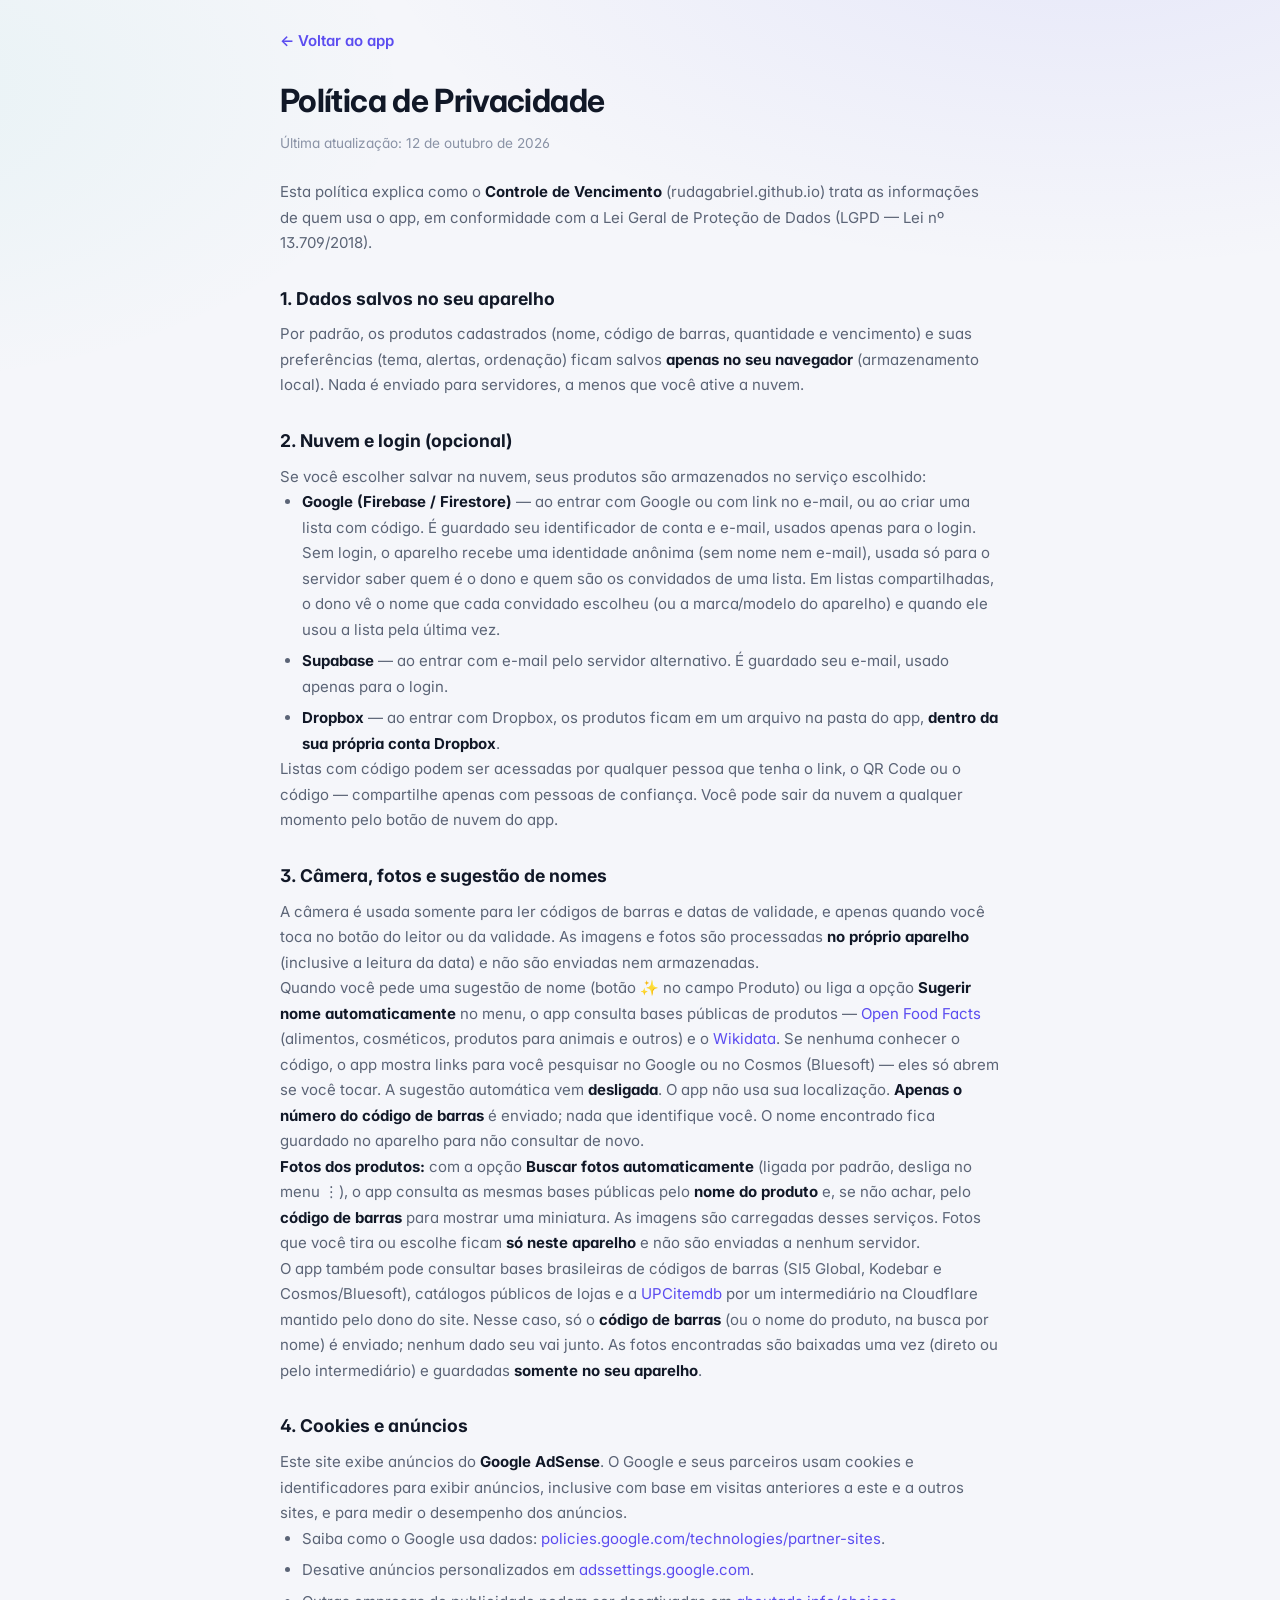
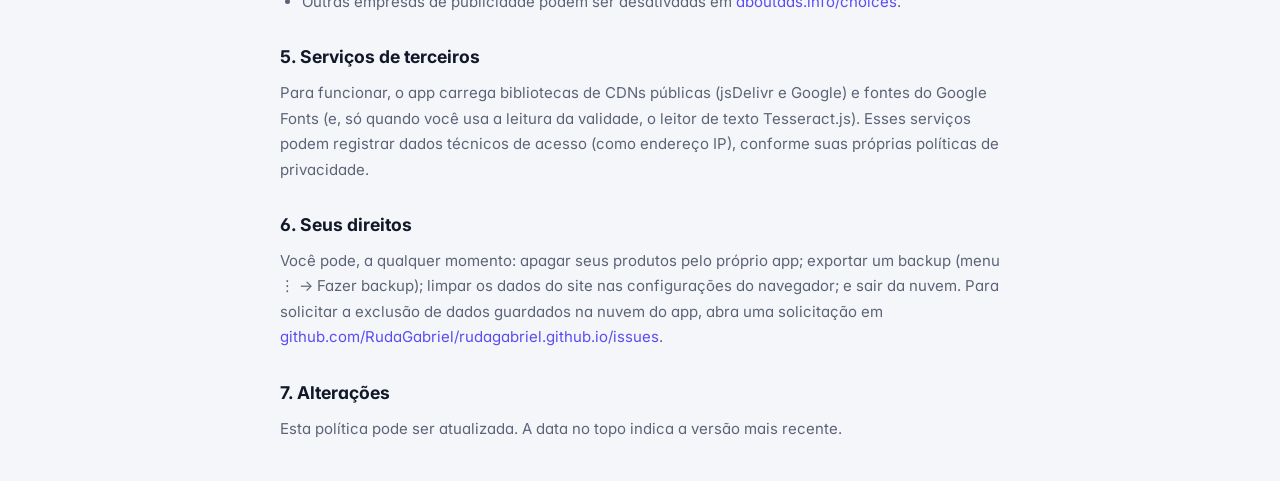
==== privacidade.html @ 0ecc33dc "Permissões das listas garantidas pelo servidor (Firebase): dono, convites e convidados - Regras nova" ====
<!DOCTYPE html>
<html lang="pt-BR" data-tema="escuro">

<head>
	<meta charset="UTF-8">
	<meta name="viewport" content="width=device-width, initial-scale=1.0, viewport-fit=cover">
	<title>Política de Privacidade — Controle de Vencimento</title>
	<meta name="description" content="Como o Controle de Vencimento trata seus dados, cookies e anúncios.">
	<link rel="icon" href="icones/icone.svg" type="image/svg+xml">
	<link rel="icon" href="icones/favicon-32.png" type="image/png" sizes="32x32">
	<link rel="apple-touch-icon" href="icones/apple-touch-icon.png">
	<script>
		(function () {
			var escuro = true;
			try {
				var salvo = localStorage.getItem("cv2:tema");
				escuro = salvo ? salvo === "escuro" : window.matchMedia("(prefers-color-scheme: dark)").matches;
			} catch (e) { /* mantém escuro */ }
			document.documentElement.setAttribute("data-tema", escuro ? "escuro" : "claro");
		})();
	</script>
	<link rel="preconnect" href="https://fonts.googleapis.com">
	<link rel="preconnect" href="https://fonts.gstatic.com" crossorigin>
	<link href="https://fonts.googleapis.com/css2?family=Inter:wght@400;500;600;700&display=swap" rel="stylesheet">
	<link rel="stylesheet" href="style.css">
	<style>
		.documento {
			width: 100%;
			max-width: 760px;
			margin: 0 auto;
			padding: 28px 20px 40px;
			line-height: 1.7;
		}

		.documento h1 {
			font-size: clamp(1.5rem, 4vw, 2rem);
			letter-spacing: -.02em;
			margin-bottom: 4px;
		}

		.documento .data {
			color: var(--texto-fraco);
			font-size: .85rem;
			margin-bottom: 24px;
		}

		.documento h2 {
			font-size: 1.1rem;
			margin: 28px 0 8px;
		}

		.documento p,
		.documento li {
			color: var(--texto-suave);
		}

		.documento ul {
			padding-left: 22px;
			display: flex;
			flex-direction: column;
			gap: 6px;
		}

		.documento strong {
			color: var(--texto);
		}

		.voltar {
			display: inline-flex;
			align-items: center;
			gap: 8px;
			margin-bottom: 20px;
			font-weight: 600;
		}
	</style>
</head>

<body>
	<main class="documento">
		<a class="voltar" href="./">← Voltar ao app</a>
		<h1>Política de Privacidade</h1>
		<p class="data">Última atualização: 12 de outubro de 2026</p>

		<p>Esta política explica como o <strong>Controle de Vencimento</strong> (rudagabriel.github.io) trata as informações de quem usa o app, em conformidade com a Lei Geral de Proteção de Dados (LGPD — Lei nº 13.709/2018).</p>

		<h2>1. Dados salvos no seu aparelho</h2>
		<p>Por padrão, os produtos cadastrados (nome, código de barras, quantidade e vencimento) e suas preferências (tema, alertas, ordenação) ficam salvos <strong>apenas no seu navegador</strong> (armazenamento local). Nada é enviado para servidores, a menos que você ative a nuvem.</p>

		<h2>2. Nuvem e login (opcional)</h2>
		<p>Se você escolher salvar na nuvem, seus produtos são armazenados no serviço escolhido:</p>
		<ul>
			<li><strong>Google (Firebase / Firestore)</strong> — ao entrar com Google ou com link no e-mail, ou ao criar uma lista com código. É guardado seu identificador de conta e e-mail, usados apenas para o login. Sem login, o aparelho recebe uma identidade anônima (sem nome nem e-mail), usada só para o servidor saber quem é o dono e quem são os convidados de uma lista. Em listas compartilhadas, o dono vê o nome que cada convidado escolheu (ou a marca/modelo do aparelho) e quando ele usou a lista pela última vez.</li>
			<li><strong>Supabase</strong> — ao entrar com e-mail pelo servidor alternativo. É guardado seu e-mail, usado apenas para o login.</li>
			<li><strong>Dropbox</strong> — ao entrar com Dropbox, os produtos ficam em um arquivo na pasta do app, <strong>dentro da sua própria conta Dropbox</strong>.</li>
		</ul>
		<p>Listas com código podem ser acessadas por qualquer pessoa que tenha o link, o QR Code ou o código — compartilhe apenas com pessoas de confiança. Você pode sair da nuvem a qualquer momento pelo botão de nuvem do app.</p>

		<h2>3. Câmera, fotos e sugestão de nomes</h2>
		<p>A câmera é usada somente para ler códigos de barras e datas de validade, e apenas quando você toca no botão do leitor ou da validade. As imagens e fotos são processadas <strong>no próprio aparelho</strong> (inclusive a leitura da data) e não são enviadas nem armazenadas.</p>
		<p>Quando você pede uma sugestão de nome (botão ✨ no campo Produto) ou liga a opção <strong>Sugerir nome automaticamente</strong> no menu, o app consulta bases públicas de produtos — <a href="https://world.openfoodfacts.org/" target="_blank" rel="noopener noreferrer">Open Food Facts</a> (alimentos, cosméticos, produtos para animais e outros) e o <a href="https://www.wikidata.org/" target="_blank" rel="noopener noreferrer">Wikidata</a>. Se nenhuma conhecer o código, o app mostra links para você pesquisar no Google ou no Cosmos (Bluesoft) — eles só abrem se você tocar. A sugestão automática vem <strong>desligada</strong>. O app não usa sua localização. <strong>Apenas o número do código de barras</strong> é enviado; nada que identifique você. O nome encontrado fica guardado no aparelho para não consultar de novo.</p>
		<p><strong>Fotos dos produtos:</strong> com a opção <strong>Buscar fotos automaticamente</strong> (ligada por padrão, desliga no menu ⋮), o app consulta as mesmas bases públicas pelo <strong>nome do produto</strong> e, se não achar, pelo <strong>código de barras</strong> para mostrar uma miniatura. As imagens são carregadas desses serviços. Fotos que você tira ou escolhe ficam <strong>só neste aparelho</strong> e não são enviadas a nenhum servidor.</p>
		<p>O app também pode consultar bases brasileiras de códigos de barras (SI5 Global, Kodebar e Cosmos/Bluesoft), catálogos públicos de lojas e a <a href="https://www.upcitemdb.com/" target="_blank" rel="noopener noreferrer">UPCitemdb</a> por um intermediário na Cloudflare mantido pelo dono do site. Nesse caso, só o <strong>código de barras</strong> (ou o nome do produto, na busca por nome) é enviado; nenhum dado seu vai junto. As fotos encontradas são baixadas uma vez (direto ou pelo intermediário) e guardadas <strong>somente no seu aparelho</strong>.</p>

		<h2>4. Cookies e anúncios</h2>
		<p>Este site exibe anúncios do <strong>Google AdSense</strong>. O Google e seus parceiros usam cookies e identificadores para exibir anúncios, inclusive com base em visitas anteriores a este e a outros sites, e para medir o desempenho dos anúncios.</p>
		<ul>
			<li>Saiba como o Google usa dados: <a href="https://policies.google.com/technologies/partner-sites" target="_blank" rel="noopener noreferrer">policies.google.com/technologies/partner-sites</a>.</li>
			<li>Desative anúncios personalizados em <a href="https://adssettings.google.com" target="_blank" rel="noopener noreferrer">adssettings.google.com</a>.</li>
			<li>Outras empresas de publicidade podem ser desativadas em <a href="https://www.aboutads.info/choices" target="_blank" rel="noopener noreferrer">aboutads.info/choices</a>.</li>
		</ul>

		<h2>5. Serviços de terceiros</h2>
		<p>Para funcionar, o app carrega bibliotecas de CDNs públicas (jsDelivr e Google) e fontes do Google Fonts (e, só quando você usa a leitura da validade, o leitor de texto Tesseract.js). Esses serviços podem registrar dados técnicos de acesso (como endereço IP), conforme suas próprias políticas de privacidade.</p>

		<h2>6. Seus direitos</h2>
		<p>Você pode, a qualquer momento: apagar seus produtos pelo próprio app; exportar um backup (menu ⋮ → Fazer backup); limpar os dados do site nas configurações do navegador; e sair da nuvem. Para solicitar a exclusão de dados guardados na nuvem do app, abra uma solicitação em <a href="https://github.com/RudaGabriel/rudagabriel.github.io/issues" target="_blank" rel="noopener noreferrer">github.com/RudaGabriel/rudagabriel.github.io/issues</a>.</p>

		<h2>7. Alterações</h2>
		<p>Esta política pode ser atualizada. A data no topo indica a versão mais recente.</p>
	</main>
</body>

</html>
---- style.css ----
/* =========================================================
   Controle de Vencimento — Design System
   ========================================================= */

:root {
	--fonte: "Inter", system-ui, -apple-system, "Segoe UI", Roboto, Arial, sans-serif;
	--fonte-mono: "JetBrains Mono", ui-monospace, SFMono-Regular, Menlo, Consolas, monospace;

	--raio-sm: 8px;
	--raio: 12px;
	--raio-lg: 18px;
	--altura-topo: 64px;
	--transicao: 240ms cubic-bezier(.4, 0, .2, 1);
	/* Largura do conteúdo: acompanha a tela (só limita em monitores muito largos) */
	--largura-pagina: 2200px;
	--margem-pagina: clamp(16px, 2.6vw, 48px);

	/* Tema escuro (padrão) */
	--fundo: #0b0d12;
	--fundo-brilho: radial-gradient(1200px 600px at 85% -10%, rgba(99, 102, 241, .16), transparent 60%),
		radial-gradient(900px 500px at -10% 10%, rgba(20, 184, 166, .08), transparent 60%);
	--superficie: #12151c;
	--superficie-2: #181c25;
	--superficie-3: #1f2430;
	--borda: rgba(255, 255, 255, .07);
	--borda-forte: rgba(255, 255, 255, .13);
	--texto: #e9ebf1;
	--texto-suave: #9aa3b5;
	--texto-fraco: #6b7487;

	--primaria: #7c6cff;
	--primaria-2: #5b8cff;
	--primaria-texto: #ffffff;
	--primaria-suave: rgba(124, 108, 255, .14);
	--foco: rgba(124, 108, 255, .45);

	--perigo: #f26d6d;
	--perigo-fundo: rgba(242, 109, 109, .12);
	--alerta: #f5b544;
	--alerta-fundo: rgba(245, 181, 68, .13);
	--ok: #34d399;
	--ok-fundo: rgba(52, 211, 153, .12);
	--info: #60a5fa;
	--info-fundo: rgba(96, 165, 250, .12);

	--sombra: 0 1px 0 rgba(255, 255, 255, .03) inset, 0 10px 30px -12px rgba(0, 0, 0, .55);
	--sombra-flutuante: 0 24px 60px -20px rgba(0, 0, 0, .75), 0 0 0 1px var(--borda-forte);

	color-scheme: dark;
}

:root[data-tema="claro"] {
	--fundo: #f5f6fa;
	--fundo-brilho: radial-gradient(1200px 600px at 85% -10%, rgba(99, 102, 241, .10), transparent 60%),
		radial-gradient(900px 500px at -10% 10%, rgba(20, 184, 166, .06), transparent 60%);
	--superficie: #ffffff;
	--superficie-2: #f7f8fb;
	--superficie-3: #eef0f5;
	--borda: #e6e8ef;
	--borda-forte: #d6d9e3;
	--texto: #111827;
	--texto-suave: #5b6476;
	--texto-fraco: #8a93a6;

	--primaria: #5b4cf0;
	--primaria-2: #3b6ef5;
	--primaria-suave: rgba(91, 76, 240, .09);
	--foco: rgba(91, 76, 240, .3);

	--perigo: #dc3c3c;
	--perigo-fundo: rgba(220, 60, 60, .09);
	--alerta: #c27a06;
	--alerta-fundo: rgba(234, 160, 20, .13);
	--ok: #0f9a6c;
	--ok-fundo: rgba(16, 163, 113, .1);
	--info: #2f6fd8;
	--info-fundo: rgba(47, 111, 216, .09);

	--sombra: 0 1px 2px rgba(16, 24, 40, .04), 0 8px 24px -12px rgba(16, 24, 40, .12);
	--sombra-flutuante: 0 24px 60px -20px rgba(16, 24, 40, .3), 0 0 0 1px var(--borda);

	color-scheme: light;
}

/* ---------- Base ---------- */
*,
*::before,
*::after {
	box-sizing: border-box;
	margin: 0;
	padding: 0;
}

html {
	-webkit-text-size-adjust: 100%;
	scroll-padding-top: calc(var(--altura-topo) + 16px);
}

body {
	font-family: var(--fonte);
	font-size: 15px;
	line-height: 1.5;
	color: var(--texto);
	background: var(--fundo-brilho), var(--fundo);
	background-attachment: fixed;
	min-height: 100dvh;
	display: flex;
	flex-direction: column;
	-webkit-font-smoothing: antialiased;
	-moz-osx-font-smoothing: grayscale;
	font-feature-settings: "cv11", "ss01";
}

img,
svg {
	display: block;
}

button,
input,
select,
textarea {
	font: inherit;
	color: inherit;
}

a {
	color: var(--primaria);
	text-decoration: none;
}

a:hover {
	text-decoration: underline;
}

code {
	font-family: var(--fonte-mono);
	font-size: .85em;
	background: var(--superficie-3);
	padding: 1px 5px;
	border-radius: 5px;
}

[hidden] {
	display: none !important;
}

.sr-only {
	position: absolute !important;
	width: 1px;
	height: 1px;
	padding: 0;
	margin: -1px;
	overflow: hidden;
	clip: rect(0, 0, 0, 0);
	white-space: nowrap;
	border: 0;
}

.pular {
	position: absolute;
	left: 12px;
	top: -60px;
	z-index: 100;
	background: var(--primaria);
	color: #fff;
	padding: 8px 14px;
	border-radius: var(--raio-sm);
}

.pular:focus {
	top: 12px;
}

:focus-visible {
	outline: 2px solid var(--primaria);
	outline-offset: 2px;
}

* {
	scrollbar-width: thin;
	scrollbar-color: var(--borda-forte) transparent;
}

svg.lucide,
.ico {
	width: 18px;
	height: 18px;
	flex: none;
	stroke-width: 2;
}

/* ---------- Barra superior ---------- */
.topo {
	position: sticky;
	top: 0;
	z-index: 20;
	background: color-mix(in srgb, var(--fundo) 78%, transparent);
	backdrop-filter: saturate(160%) blur(14px);
	-webkit-backdrop-filter: saturate(160%) blur(14px);
	border-bottom: 1px solid var(--borda);
	padding-top: env(safe-area-inset-top);
}

.topo-conteudo {
	max-width: var(--largura-pagina);
	margin: 0 auto;
	height: var(--altura-topo);
	padding: 0 var(--margem-pagina);
	display: flex;
	align-items: center;
	justify-content: space-between;
	gap: 12px;
}

.marca {
	display: flex;
	align-items: center;
	gap: 12px;
	min-width: 0;
}

.marca-icone {
	width: 38px;
	height: 38px;
	border-radius: 11px;
	flex: none;
	display: block;
	box-shadow: 0 6px 18px -8px rgba(91, 76, 240, .7);
}

.marca-texto {
	min-width: 0;
}

.marca h1 {
	font-size: 1.02rem;
	font-weight: 700;
	letter-spacing: -.01em;
	white-space: nowrap;
	overflow: hidden;
	text-overflow: ellipsis;
}

.marca p {
	font-size: .78rem;
	color: var(--texto-suave);
	white-space: nowrap;
	overflow: hidden;
	text-overflow: ellipsis;
}

.topo-acoes {
	display: flex;
	align-items: center;
	gap: 6px;
	flex: none;
}

/* Pílula de sincronização */
.pilula-sync {
	display: inline-flex;
	align-items: center;
	gap: 8px;
	height: 36px;
	padding: 0 14px 0 12px;
	border-radius: 999px;
	border: 1px solid var(--borda-forte);
	background: var(--superficie);
	font-size: .82rem;
	font-weight: 600;
	cursor: pointer;
	transition: border-color var(--transicao), background var(--transicao);
	white-space: nowrap;
	max-width: 260px;
}

.pilula-sync:hover {
	border-color: var(--primaria);
}

.pilula-sync #btnSyncTexto {
	overflow: hidden;
	text-overflow: ellipsis;
}

.pilula-ponto {
	width: 8px;
	height: 8px;
	border-radius: 50%;
	background: var(--texto-fraco);
	flex: none;
	position: relative;
}

.pilula-sync[data-estado="sincronizado"] .pilula-ponto {
	background: var(--ok);
	box-shadow: 0 0 0 3px var(--ok-fundo);
}

.pilula-sync[data-estado="salvando"] .pilula-ponto,
.pilula-sync[data-estado="conectando"] .pilula-ponto {
	background: var(--info);
	animation: pulsar 1s ease-in-out infinite;
}

.pilula-sync[data-estado="offline"] .pilula-ponto {
	background: var(--alerta);
}

.pilula-sync[data-estado="erro"] .pilula-ponto {
	background: var(--perigo);
	box-shadow: 0 0 0 3px var(--perigo-fundo);
}

.pilula-sync[data-estado="local"] .pilula-ponto {
	background: var(--texto-fraco);
}

/* Botões de ícone */
.btn-icone {
	width: 38px;
	height: 38px;
	display: grid;
	place-items: center;
	border-radius: 10px;
	border: 1px solid transparent;
	background: transparent;
	color: var(--texto-suave);
	cursor: pointer;
	transition: background var(--transicao), color var(--transicao), border-color var(--transicao);
	list-style: none;
}

.btn-icone::-webkit-details-marker {
	display: none;
}

.btn-icone:hover {
	background: var(--superficie-3);
	color: var(--texto);
}

/* Menu suspenso */
.menu {
	position: relative;
}

.menu[open] > summary {
	background: var(--superficie-3);
	color: var(--texto);
}

.menu-lista {
	transform-origin: top right;
	position: absolute;
	right: 0;
	top: calc(100% + 8px);
	min-width: 250px;
	padding: 6px;
	border-radius: var(--raio);
	background: var(--superficie);
	box-shadow: var(--sombra-flutuante);
	display: flex;
	flex-direction: column;
	z-index: 30;
	animation: surgir-menu 280ms cubic-bezier(.2, .9, .25, 1.05);
}

.menu-lista a {
	display: flex;
	align-items: center;
	gap: 10px;
	padding: 9px 10px;
	border-radius: var(--raio-sm);
	color: var(--texto);
	font-size: .88rem;
	text-decoration: none;
}

.menu-lista a:hover {
	background: var(--superficie-3);
	text-decoration: none;
}

.menu-lista a svg {
	color: var(--texto-suave);
}

/* Links do rodapé no menu: só no celular (no computador o rodapé aparece) */
.menu-links-rodape {
	display: none;
}

.menu-lista button {
	display: flex;
	align-items: center;
	gap: 10px;
	width: 100%;
	padding: 9px 10px;
	border: 0;
	border-radius: var(--raio-sm);
	background: transparent;
	text-align: left;
	font-size: .88rem;
	cursor: pointer;
}

.menu-lista button svg {
	color: var(--texto-suave);
}

.menu-lista button:hover {
	background: var(--superficie-3);
}

.menu-lista hr {
	border: 0;
	border-top: 1px solid var(--borda);
	margin: 6px 4px;
}

/* ---------- Página ---------- */
.pagina {
	width: 100%;
	max-width: var(--largura-pagina);
	margin: 0 auto;
	padding: 22px var(--margem-pagina) 32px;
	display: flex;
	flex-direction: column;
	gap: 18px;
	flex: 1;
}

/* ---------- Resumo ---------- */
.resumo {
	display: grid;
	grid-template-columns: repeat(5, minmax(0, 1fr));
	gap: 12px;
}

.cartao-resumo {
	--tom: var(--primaria);
	--tom-fundo: var(--primaria-suave);
	display: flex;
	align-items: center;
	gap: 12px;
	padding: 14px 16px;
	border-radius: var(--raio-lg);
	border: 1px solid var(--borda);
	background: var(--superficie);
	box-shadow: var(--sombra);
	cursor: pointer;
	text-align: left;
	transition: border-color var(--transicao), transform var(--transicao), background var(--transicao);
	min-width: 0;
}

.cartao-resumo:hover {
	border-color: var(--borda-forte);
	transform: translateY(-1px);
}

.cartao-resumo.ativo {
	border-color: var(--tom);
	background: linear-gradient(0deg, var(--tom-fundo), var(--tom-fundo)), var(--superficie);
}

.tom-alerta { --tom: var(--alerta); --tom-fundo: var(--alerta-fundo); }
.tom-perigo { --tom: var(--perigo); --tom-fundo: var(--perigo-fundo); }
.tom-info { --tom: var(--info); --tom-fundo: var(--info-fundo); }
.tom-ok { --tom: var(--ok); --tom-fundo: var(--ok-fundo); }

.resumo-icone {
	width: 40px;
	height: 40px;
	border-radius: 12px;
	display: grid;
	place-items: center;
	color: var(--tom);
	background: var(--tom-fundo);
	flex: none;
}

.resumo-info {
	display: flex;
	flex-direction: column;
	min-width: 0;
}

.resumo-info strong {
	font-size: 1.45rem;
	font-weight: 700;
	line-height: 1.1;
	font-variant-numeric: tabular-nums;
	letter-spacing: -.02em;
}

.resumo-info small {
	font-size: .78rem;
	color: var(--texto-suave);
	white-space: nowrap;
	overflow: hidden;
	text-overflow: ellipsis;
}

/* ---------- Cartões ---------- */
.cartao {
	background: var(--superficie);
	border: 1px solid var(--borda);
	border-radius: var(--raio-lg);
	box-shadow: var(--sombra);
	padding: 18px 20px 20px;
}

.cartao-cabecalho {
	display: flex;
	align-items: center;
	justify-content: space-between;
	gap: 12px;
	margin-bottom: 14px;
	flex-wrap: wrap;
}

.cartao h2 {
	display: flex;
	align-items: center;
	gap: 10px;
	font-size: 1rem;
	font-weight: 650;
	letter-spacing: -.01em;
}

.cartao h2 svg {
	color: var(--primaria);
}

.cartao.editando {
	border-color: var(--alerta);
	box-shadow: 0 0 0 3px var(--alerta-fundo), var(--sombra);
}

.cartao.editando h2 svg {
	color: var(--alerta);
}

.aviso-leitura {
	display: inline-flex;
	align-items: center;
	gap: 6px;
	font-size: .8rem;
	color: var(--alerta);
	background: var(--alerta-fundo);
	padding: 4px 10px;
	border-radius: 999px;
}

.aviso-leitura svg {
	width: 14px;
	height: 14px;
}

/* ---------- Formulário ---------- */
.form-produto {
	display: grid;
	grid-template-columns: minmax(170px, 1.1fr) minmax(200px, 1.6fr) minmax(90px, .55fr) minmax(150px, .85fr) auto;
	gap: 12px;
	align-items: end;
}

.campo {
	display: flex;
	flex-direction: column;
	gap: 6px;
	min-width: 0;
}

.campo label {
	font-size: .8rem;
	font-weight: 600;
	color: var(--texto-suave);
}

.opcional {
	font-weight: 400;
	color: var(--texto-fraco);
}

.ajuda {
	font-size: .76rem;
	color: var(--texto-fraco);
	line-height: 1.4;
}

input[type="text"],
input[type="email"],
input[type="number"],
input[type="date"],
input[type="search"],
select,
textarea {
	width: 100%;
	height: 42px;
	padding: 0 12px;
	border-radius: var(--raio-sm);
	border: 1px solid var(--borda-forte);
	background: var(--superficie-2);
	transition: border-color var(--transicao), box-shadow var(--transicao), background var(--transicao);
	outline: none;
	min-width: 0;
}

textarea {
	height: auto;
	padding: 10px 12px;
	font-family: var(--fonte-mono);
	font-size: .8rem;
	line-height: 1.5;
	resize: vertical;
}

input::placeholder,
textarea::placeholder {
	color: var(--texto-fraco);
}

input:hover,
select:hover,
textarea:hover {
	border-color: color-mix(in srgb, var(--primaria) 40%, var(--borda-forte));
}

input:focus,
select:focus,
textarea:focus {
	border-color: var(--primaria);
	box-shadow: 0 0 0 3px var(--foco);
	background: var(--superficie);
}

input[aria-invalid="true"] {
	border-color: var(--perigo);
	box-shadow: 0 0 0 3px var(--perigo-fundo);
}

input:disabled,
select:disabled,
button:disabled {
	opacity: .55;
	cursor: not-allowed;
}

select {
	appearance: none;
	-webkit-appearance: none;
	padding-right: 32px;
	background-image: url("data:image/svg+xml,%3Csvg xmlns='http://www.w3.org/2000/svg' width='16' height='16' viewBox='0 0 24 24' fill='none' stroke='%239aa3b5' stroke-width='2' stroke-linecap='round' stroke-linejoin='round'%3E%3Cpath d='m6 9 6 6 6-6'/%3E%3C/svg%3E");
	background-repeat: no-repeat;
	background-position: right 10px center;
	cursor: pointer;
}

input[type="date"]::-webkit-calendar-picker-indicator {
	cursor: pointer;
	opacity: .7;
}

:root[data-tema="escuro"] input[type="date"]::-webkit-calendar-picker-indicator {
	filter: invert(1);
}

input[type="number"]::-webkit-inner-spin-button {
	opacity: .5;
}

.grupo-entrada {
	display: flex;
	align-items: stretch;
	position: relative;
}

.grupo-entrada input {
	flex: 1 1 auto;
	min-width: 0;
	border-top-right-radius: 0;
	border-bottom-right-radius: 0;
}

.campo-codigo input {
	font-family: var(--fonte-mono);
	font-size: .88rem;
	letter-spacing: .02em;
}

.btn-anexo {
	flex: none;
	width: 46px;
	display: grid;
	place-items: center;
	border: 1px solid var(--borda-forte);
	border-left: 0;
	border-radius: 0 var(--raio-sm) var(--raio-sm) 0;
	background: var(--superficie-3);
	color: var(--texto);
	cursor: pointer;
	transition: background var(--transicao), color var(--transicao);
}

.btn-anexo:hover {
	background: var(--primaria);
	color: #fff;
}

.form-acoes {
	display: flex;
	gap: 8px;
}

/* ---------- Botões ---------- */
.btn {
	display: inline-flex;
	align-items: center;
	justify-content: center;
	gap: 8px;
	height: 42px;
	padding: 0 18px;
	border-radius: var(--raio-sm);
	border: 1px solid transparent;
	font-weight: 600;
	font-size: .9rem;
	cursor: pointer;
	white-space: nowrap;
	transition: transform var(--transicao), filter var(--transicao), background var(--transicao), border-color var(--transicao), box-shadow var(--transicao);
	user-select: none;
}

.btn:active:not(:disabled) {
	transform: translateY(1px);
}

.btn-primario {
	color: var(--primaria-texto);
	background: linear-gradient(135deg, var(--primaria), var(--primaria-2));
	box-shadow: 0 8px 20px -10px var(--primaria);
}

.btn-primario:hover:not(:disabled) {
	filter: brightness(1.08);
}

.btn-secundario {
	background: var(--primaria-suave);
	color: var(--primaria);
	border-color: color-mix(in srgb, var(--primaria) 30%, transparent);
}

.btn-secundario:hover {
	background: color-mix(in srgb, var(--primaria) 20%, transparent);
}

.btn-fantasma {
	background: transparent;
	color: var(--texto);
	border-color: var(--borda-forte);
}

.btn-fantasma:hover {
	background: var(--superficie-3);
}

.btn-perigo {
	color: #fff;
	background: linear-gradient(135deg, #ef4444, #dc2626);
	box-shadow: 0 8px 20px -10px #ef4444;
}

.btn-perigo:hover {
	filter: brightness(1.08);
}

.btn-perigo-suave {
	background: var(--perigo-fundo);
	color: var(--perigo);
	border-color: color-mix(in srgb, var(--perigo) 30%, transparent);
}

.btn-perigo-suave:hover {
	background: color-mix(in srgb, var(--perigo) 20%, transparent);
}

.btn-pequeno {
	height: 34px;
	padding: 0 12px;
	font-size: .82rem;
}

.btn-bloco {
	width: 100%;
}

#btnSalvar.modo-edicao {
	background: linear-gradient(135deg, #f59e0b, #f97316);
	box-shadow: 0 8px 20px -10px #f59e0b;
	color: #1b1200;
}

/* ---------- Barra da lista ---------- */
.cartao-lista {
	padding: 0;
	overflow: clip;
}

.barra-lista {
	display: flex;
	align-items: center;
	gap: 12px;
	padding: 14px 16px;
	border-bottom: 1px solid var(--borda);
	flex-wrap: wrap;
}

.busca {
	position: relative;
	flex: 1 1 260px;
	min-width: 0;
}

.busca svg {
	position: absolute;
	left: 12px;
	top: 50%;
	transform: translateY(-50%);
	color: var(--texto-fraco);
	pointer-events: none;
}

.busca input {
	padding-left: 38px;
}

.config-alerta {
	display: flex;
	align-items: center;
	gap: 8px;
	font-size: .82rem;
	color: var(--texto-suave);
	white-space: nowrap;
}

.config-alerta svg {
	color: var(--alerta);
}

.config-alerta input {
	width: 72px;
	height: 38px;
	text-align: center;
	padding: 0 6px;
}

.config-alerta select {
	width: auto;
	height: 38px;
}

.ordenar {
	position: relative;
	display: flex;
	align-items: center;
}

.ordenar svg {
	position: absolute;
	left: 11px;
	color: var(--texto-fraco);
	pointer-events: none;
	width: 16px;
	height: 16px;
}

.ordenar select {
	height: 38px;
	padding-left: 34px;
	width: auto;
}

/* ---------- Tabela ---------- */
.tabela-envoltorio {
	position: relative;
}

.tabela {
	width: 100%;
	border-collapse: separate;
	border-spacing: 0;
	font-size: .9rem;
}

.tabela thead th {
	position: sticky;
	top: calc(var(--altura-topo) + env(safe-area-inset-top));
	z-index: 2;
	background: var(--superficie-2);
	color: var(--texto-suave);
	font-size: .72rem;
	font-weight: 600;
	text-transform: uppercase;
	letter-spacing: .06em;
	text-align: left;
	padding: 10px 16px;
	border-bottom: 1px solid var(--borda);
	white-space: nowrap;
}

.tabela td {
	padding: 12px 16px;
	border-bottom: 1px solid var(--borda);
	vertical-align: middle;
}

.tabela tbody tr:last-child td {
	border-bottom: 0;
}

.tabela tbody tr {
	transition: background var(--transicao);
}

.tabela tbody tr:hover {
	background: var(--superficie-2);
}

.tabela .num {
	text-align: right;
	font-variant-numeric: tabular-nums;
}

.col-acoes {
	width: 1%;
}

.celula-nome {
	font-weight: 600;
	word-break: break-word;
}

.celula-codigo {
	font-family: var(--fonte-mono);
	font-size: .8rem;
	color: var(--texto-suave);
	word-break: break-all;
	cursor: copy;
}

@media (min-width: 861px) {
	.celula-codigo {
		white-space: nowrap;
		word-break: normal;
	}
}

.celula-codigo .sem-codigo {
	color: var(--texto-fraco);
	font-family: var(--fonte);
	cursor: default;
}

.celula-qtd {
	font-weight: 600;
	font-variant-numeric: tabular-nums;
}

.celula-data {
	font-variant-numeric: tabular-nums;
	white-space: nowrap;
}

.tabela tr.estado-vencido .celula-nome,
.tabela tr.estado-vencido .celula-data {
	text-decoration: line-through;
	text-decoration-color: color-mix(in srgb, var(--perigo) 70%, transparent);
	color: var(--texto-suave);
}

.tabela tr.estado-alerta td:first-child {
	box-shadow: inset 3px 0 0 var(--alerta);
}

.tabela tr.estado-vencido td:first-child {
	box-shadow: inset 3px 0 0 var(--perigo);
}

.tabela tr.em-edicao {
	background: var(--alerta-fundo) !important;
}

/* Selo de situação */
.selo {
	display: inline-flex;
	align-items: center;
	gap: 6px;
	padding: 3px 10px 3px 8px;
	border-radius: 999px;
	font-size: .76rem;
	font-weight: 600;
	white-space: nowrap;
}

.selo::before {
	content: "";
	width: 6px;
	height: 6px;
	border-radius: 50%;
	background: currentColor;
}

.selo-ok {
	color: var(--ok);
	background: var(--ok-fundo);
}

.selo-alerta {
	color: var(--alerta);
	background: var(--alerta-fundo);
}

.selo-alerta::before {
	animation: pulsar 1.4s ease-in-out infinite;
}

.selo-vencido {
	color: var(--perigo);
	background: var(--perigo-fundo);
}

.selo-silenciado {
	display: inline-grid;
	place-items: center;
	margin-left: 6px;
	color: var(--texto-fraco);
	vertical-align: middle;
}

.selo-silenciado svg {
	width: 14px;
	height: 14px;
}

/* Ações da linha */
.acoes-linha {
	display: flex;
	gap: 2px;
	justify-content: flex-end;
}

.acao {
	width: 34px;
	height: 34px;
	display: grid;
	place-items: center;
	border: 0;
	border-radius: 9px;
	background: transparent;
	color: var(--texto-suave);
	cursor: pointer;
	transition: background var(--transicao), color var(--transicao);
}

.acao svg {
	width: 17px;
	height: 17px;
}

.acao:hover {
	background: var(--superficie-3);
	color: var(--texto);
}

.acao-remover:hover {
	background: var(--perigo-fundo);
	color: var(--perigo);
}

.acao-ativa {
	color: var(--alerta);
	background: var(--alerta-fundo);
}

.tabela.sem-linhas thead {
	display: none;
}

/* Estado vazio */
.vazio {
	display: flex;
	flex-direction: column;
	align-items: center;
	text-align: center;
	gap: 6px;
	padding: 48px 20px 52px;
	color: var(--texto-suave);
}

.vazio-icone {
	width: 56px;
	height: 56px;
	border-radius: 16px;
	display: grid;
	place-items: center;
	background: var(--superficie-3);
	color: var(--texto-fraco);
	margin-bottom: 8px;
}

.vazio-icone svg {
	width: 26px;
	height: 26px;
}

.vazio strong {
	color: var(--texto);
	font-size: 1rem;
}

.vazio p {
	font-size: .88rem;
	max-width: 380px;
}

.rodape-lista {
	padding: 10px 16px;
	font-size: .78rem;
	color: var(--texto-fraco);
	border-top: 1px solid var(--borda);
	background: var(--superficie-2);
}

.rodape-lista:empty {
	display: none;
}

/* ---------- Anúncio ---------- */
.anuncio {
	display: flex;
	flex-direction: column;
	gap: 6px;
	padding: 10px 12px 12px;
	border-radius: var(--raio-lg);
	border: 1px dashed var(--borda-forte);
	background: var(--superficie);
	min-height: 120px;
	overflow: hidden;
}

.anuncio-rotulo {
	font-size: .68rem;
	font-weight: 600;
	letter-spacing: .08em;
	text-transform: uppercase;
	color: var(--texto-fraco);
}

.anuncio ins.adsbygoogle {
	width: 100%;
}

/* ---------- Rodapé ---------- */
.rodape {
	display: flex;
	flex-wrap: wrap;
	justify-content: center;
	gap: 4px 8px;
	text-align: center;
	padding: 18px 20px calc(22px + env(safe-area-inset-bottom));
	font-size: .78rem;
	color: var(--texto-fraco);
}

/* ---------- Diálogos ---------- */
.dialogo {
	margin: auto;
	width: min(560px, calc(100vw - 24px));
	max-height: calc(100dvh - 24px);
	border: 0;
	border-radius: var(--raio-lg);
	background: var(--superficie);
	color: var(--texto);
	box-shadow: var(--sombra-flutuante);
	padding: 0;
	overflow: auto;
	overscroll-behavior: contain;
}

/* Abrir e fechar suaves (navegadores sem suporte simplesmente abrem/fecham na hora) */
.dialogo {
	--dlg-de: translateY(28px) scale(.92);
	opacity: 0;
	transform: var(--dlg-de);
	transition:
		opacity 300ms ease,
		transform 420ms cubic-bezier(.2, .9, .25, 1.05),
		overlay 420ms allow-discrete,
		display 420ms allow-discrete;
}

.dialogo[open] {
	opacity: 1;
	transform: none;
}

@starting-style {
	.dialogo[open] {
		opacity: 0;
		transform: var(--dlg-de);
	}
}

.dialogo::backdrop {
	background: rgba(5, 7, 12, .62);
	backdrop-filter: blur(4px);
	-webkit-backdrop-filter: blur(4px);
	opacity: 0;
	transition: opacity 360ms ease, overlay 420ms allow-discrete, display 420ms allow-discrete;
}

.dialogo[open]::backdrop {
	opacity: 1;
}

@starting-style {
	.dialogo[open]::backdrop {
		opacity: 0;
	}
}

.dialogo-cabecalho {
	position: sticky;
	top: 0;
	z-index: 2;
	display: flex;
	align-items: center;
	justify-content: space-between;
	gap: 12px;
	padding: 14px 14px 14px 20px;
	background: var(--superficie);
	border-bottom: 1px solid var(--borda);
}

.dialogo-cabecalho h2 {
	display: flex;
	align-items: center;
	gap: 10px;
	font-size: 1rem;
	font-weight: 650;
}

.dialogo-cabecalho h2 svg {
	color: var(--primaria);
}

.dialogo-corpo {
	padding: 18px 20px 20px;
	display: flex;
	flex-direction: column;
	gap: 16px;
}

.dialogo-acoes {
	display: flex;
	justify-content: flex-end;
	gap: 8px;
	flex-wrap: wrap;
	padding-top: 4px;
}

#syncConectado .dialogo-acoes {
	justify-content: space-between;
}

.intro {
	color: var(--texto-suave);
	font-size: .9rem;
}

.intro strong {
	color: var(--texto);
}

.passos {
	list-style: none;
	display: flex;
	flex-direction: column;
	gap: 8px;
	font-size: .88rem;
}

.passos li {
	display: flex;
	align-items: flex-start;
	gap: 10px;
}

.passos li > span {
	width: 22px;
	height: 22px;
	border-radius: 50%;
	display: grid;
	place-items: center;
	flex: none;
	font-size: .75rem;
	font-weight: 700;
	color: var(--primaria);
	background: var(--primaria-suave);
}

/* Status da sincronização */
.status-sync {
	display: flex;
	align-items: center;
	gap: 12px;
	padding: 14px;
	border-radius: var(--raio);
	background: var(--ok-fundo);
	border: 1px solid color-mix(in srgb, var(--ok) 30%, transparent);
}

.status-sync[data-estado="erro"] {
	background: var(--perigo-fundo);
	border-color: color-mix(in srgb, var(--perigo) 30%, transparent);
}

.status-sync[data-estado="offline"],
.status-sync[data-estado="conectando"],
.status-sync[data-estado="salvando"] {
	background: var(--info-fundo);
	border-color: color-mix(in srgb, var(--info) 30%, transparent);
}

.status-icone {
	width: 40px;
	height: 40px;
	border-radius: 12px;
	display: grid;
	place-items: center;
	background: var(--superficie);
	color: var(--ok);
	flex: none;
}

.status-sync[data-estado="erro"] .status-icone {
	color: var(--perigo);
}

.status-sync strong {
	font-size: .95rem;
}

.status-sync p {
	font-size: .82rem;
	color: var(--texto-suave);
	word-break: break-word;
}

/* Interruptor */
.interruptor {
	display: flex;
	align-items: flex-start;
	gap: 12px;
	cursor: pointer;
	padding: 12px 14px;
	border-radius: var(--raio);
	border: 1px solid var(--borda);
}

.interruptor input {
	position: absolute;
	opacity: 0;
	pointer-events: none;
}

.interruptor-trilho {
	width: 40px;
	height: 24px;
	border-radius: 999px;
	background: var(--superficie-3);
	border: 1px solid var(--borda-forte);
	position: relative;
	flex: none;
	transition: background var(--transicao);
	margin-top: 1px;
}

.interruptor-trilho span {
	position: absolute;
	top: 2px;
	left: 2px;
	width: 18px;
	height: 18px;
	border-radius: 50%;
	background: #fff;
	box-shadow: 0 1px 3px rgba(0, 0, 0, .35);
	transition: transform var(--transicao);
}

.interruptor input:checked + .interruptor-trilho {
	background: var(--primaria);
	border-color: var(--primaria);
}

.interruptor input:checked + .interruptor-trilho span {
	transform: translateX(16px);
}

.interruptor input:focus-visible + .interruptor-trilho {
	outline: 2px solid var(--primaria);
	outline-offset: 2px;
}

.interruptor-texto {
	display: flex;
	flex-direction: column;
	font-size: .88rem;
}

.interruptor-texto small {
	color: var(--texto-suave);
	font-size: .78rem;
}

/* Convidados (diálogo do dono) */
.lista-convidados {
	list-style: none;
	margin: 0;
	padding: 0;
	display: flex;
	flex-direction: column;
	gap: 8px;
}

.convidado {
	display: flex;
	align-items: center;
	gap: 8px;
	padding: 10px 12px;
	border-radius: var(--raio);
	border: 1px solid var(--borda);
	background: var(--superficie);
}

.convidado.selecionado {
	border-color: var(--primaria);
	box-shadow: 0 0 0 1px var(--primaria) inset;
}

.convidado-info {
	display: flex;
	flex-direction: column;
	flex: 1;
	min-width: 0;
	font-size: .86rem;
}

.convidado-info strong {
	overflow: hidden;
	text-overflow: ellipsis;
	white-space: nowrap;
}

.convidado-info small {
	color: var(--texto-suave);
	font-size: .76rem;
}

.codigo-convidado {
	font-family: var(--fonte-mono);
	letter-spacing: .03em;
}

.convidado-vazio {
	font-size: .82rem;
	color: var(--texto-suave);
	padding: 4px 2px;
}

.mini-interruptor {
	display: inline-flex;
	cursor: pointer;
	flex: none;
}

.mini-interruptor input {
	position: absolute;
	opacity: 0;
	pointer-events: none;
}

.mini-interruptor input:checked + .interruptor-trilho {
	background: var(--primaria);
	border-color: var(--primaria);
}

.mini-interruptor input:checked + .interruptor-trilho span {
	transform: translateX(16px);
}

.mini-interruptor input:focus-visible + .interruptor-trilho {
	outline: 2px solid var(--primaria);
	outline-offset: 2px;
}

/* Convidado: a permissão é definida pelo dono da lista */
.interruptor.bloqueado {
	cursor: not-allowed;
	background: var(--superficie-2, transparent);
}

.interruptor.bloqueado .interruptor-trilho {
	opacity: .5;
}

/* Compartilhar */
.compartilhar {
	display: flex;
	flex-direction: column;
	gap: 12px;
	padding: 14px;
	border-radius: var(--raio);
	border: 1px solid var(--borda);
	background: var(--superficie-2);
}

.compartilhar h3 {
	display: flex;
	align-items: center;
	gap: 8px;
	font-size: .9rem;
	font-weight: 650;
}

.compartilhar h3 svg {
	color: var(--primaria);
}

.segmentado {
	display: inline-flex;
	padding: 3px;
	border-radius: 10px;
	background: var(--superficie-3);
	align-self: flex-start;
}

.segmentado label {
	cursor: pointer;
}

.segmentado input {
	position: absolute;
	opacity: 0;
	pointer-events: none;
}

.segmentado span {
	display: block;
	padding: 6px 14px;
	border-radius: 8px;
	font-size: .82rem;
	font-weight: 600;
	color: var(--texto-suave);
	transition: background var(--transicao), color var(--transicao);
}

.segmentado input:checked + span {
	background: var(--superficie);
	color: var(--texto);
	box-shadow: 0 1px 3px rgba(0, 0, 0, .2);
}

.segmentado input:focus-visible + span {
	outline: 2px solid var(--primaria);
}

.compartilhar-grade {
	display: grid;
	grid-template-columns: 150px 1fr;
	gap: 14px;
	align-items: start;
}

.qr {
	width: 150px;
	height: 150px;
	border-radius: var(--raio);
	background: #fff;
	padding: 8px;
	display: grid;
	place-items: center;
	color: #111;
	font-size: .75rem;
	text-align: center;
}

.qr svg {
	width: 100%;
	height: 100%;
}

.compartilhar-link {
	display: flex;
	flex-direction: column;
	gap: 10px;
	min-width: 0;
	font-size: .84rem;
	color: var(--texto-suave);
}

.compartilhar-link input {
	font-family: var(--fonte-mono);
	font-size: .74rem;
}

/* Modo fácil (nuvem do app) */
.sync-facil {
	display: flex;
	flex-direction: column;
	gap: 16px;
}

.opcao-grande {
	display: flex;
	align-items: center;
	gap: 14px;
	width: 100%;
	padding: 16px;
	border-radius: var(--raio);
	border: 1px solid color-mix(in srgb, var(--primaria) 45%, transparent);
	background: linear-gradient(135deg, color-mix(in srgb, var(--primaria) 16%, transparent), color-mix(in srgb, var(--primaria-2) 10%, transparent)), var(--superficie);
	text-align: left;
	cursor: pointer;
	transition: transform var(--transicao), border-color var(--transicao), box-shadow var(--transicao);
}

.opcao-grande:hover:not(:disabled) {
	border-color: var(--primaria);
	box-shadow: 0 10px 28px -14px var(--primaria);
	transform: translateY(-1px);
}

.opcao-grande > svg:last-child {
	color: var(--texto-suave);
	margin-left: auto;
}

.opcao-icone {
	width: 44px;
	height: 44px;
	border-radius: 12px;
	display: grid;
	place-items: center;
	flex: none;
	color: #fff;
	background: linear-gradient(135deg, var(--primaria), var(--primaria-2));
	box-shadow: 0 8px 20px -10px var(--primaria);
}

.opcao-icone svg {
	width: 22px;
	height: 22px;
}

.opcao-texto {
	display: flex;
	flex-direction: column;
	min-width: 0;
}

.opcao-texto strong {
	font-size: 1rem;
}

.opcao-texto small {
	font-size: .82rem;
	color: var(--texto-suave);
}

.separador {
	display: flex;
	align-items: center;
	gap: 10px;
	font-size: .78rem;
	color: var(--texto-fraco);
}

.separador::before,
.separador::after {
	content: "";
	flex: 1;
	height: 1px;
	background: var(--borda);
}

.entrada-codigo {
	font-family: var(--fonte-mono);
	letter-spacing: .06em;
	text-transform: uppercase;
}

.entrada-codigo::placeholder {
	text-transform: none;
}

.btn-anexo-texto {
	width: auto;
	padding: 0 16px;
	font-weight: 600;
	font-size: .88rem;
}

/* Botões de login */
.rotulo-opcoes {
	font-size: .8rem;
	font-weight: 600;
	color: var(--texto-suave);
	text-transform: uppercase;
	letter-spacing: .06em;
}

.botoes-login {
	display: flex;
	flex-direction: column;
	gap: 10px;
}

.btn-login {
	display: flex;
	align-items: center;
	justify-content: center;
	gap: 12px;
	width: 100%;
	height: 50px;
	padding: 0 16px;
	border-radius: var(--raio);
	border: 1px solid var(--borda-forte);
	background: var(--superficie);
	color: var(--texto);
	font-weight: 600;
	font-size: .95rem;
	cursor: pointer;
	transition: border-color var(--transicao), background var(--transicao), transform var(--transicao);
}

.btn-login:hover:not(:disabled) {
	border-color: var(--primaria);
	background: var(--superficie-2);
}

.btn-login:active:not(:disabled) {
	transform: translateY(1px);
}

.btn-login svg {
	width: 22px;
	height: 22px;
	flex: none;
}

.btn-login > svg.lucide {
	color: var(--primaria);
}

.bloco-email {
	display: flex;
	flex-direction: column;
	gap: 10px;
}

.caixa-email {
	display: flex;
	flex-direction: column;
	gap: 12px;
	padding: 14px;
	border-radius: var(--raio);
	border: 1px solid color-mix(in srgb, var(--primaria) 40%, transparent);
	background: var(--primaria-suave);
}

.caixa-email input[type="email"] {
	font-size: .95rem;
}

.aviso-ok {
	display: flex;
	align-items: flex-start;
	gap: 10px;
	padding: 12px;
	border-radius: var(--raio-sm);
	background: var(--ok-fundo);
	border: 1px solid color-mix(in srgb, var(--ok) 35%, transparent);
	font-size: .84rem;
	color: var(--texto-suave);
}

.aviso-ok svg {
	color: var(--ok);
	margin-top: 1px;
}

.aviso-ok b {
	color: var(--texto);
}

#emailEnviadoPara {
	word-break: break-all;
}

.link-botao {
	align-self: flex-start;
	border: 0;
	background: none;
	color: var(--primaria);
	font-size: .8rem;
	font-weight: 600;
	cursor: pointer;
	padding: 2px 0;
}

.link-botao:hover {
	text-decoration: underline;
}

.opcao-secundaria {
	border-color: var(--borda-forte);
	background: var(--superficie-2);
}

.opcao-secundaria .opcao-icone {
	color: var(--primaria);
	background: var(--primaria-suave);
	box-shadow: none;
}

.aviso-caixa {
	display: flex;
	flex-direction: column;
	gap: 6px;
	padding: 14px;
	border-radius: var(--raio);
	background: var(--alerta-fundo);
	border: 1px solid color-mix(in srgb, var(--alerta) 35%, transparent);
	font-size: .86rem;
	color: var(--texto-suave);
}

.aviso-caixa strong {
	display: flex;
	align-items: center;
	gap: 8px;
	color: var(--alerta);
	font-size: .92rem;
}

.conta-linha {
	display: flex;
	align-items: center;
	gap: 8px;
	font-size: .86rem;
	color: var(--texto-suave);
}

.conta-linha svg {
	color: var(--primaria);
}

.conta-linha b {
	color: var(--texto);
	word-break: break-all;
}

/* Código da lista (conectado) */
.caixa-codigo {
	display: flex;
	flex-direction: column;
	gap: 4px;
	padding: 14px;
	border-radius: var(--raio);
	border: 1px dashed color-mix(in srgb, var(--primaria) 55%, transparent);
	background: var(--primaria-suave);
}

.caixa-codigo > small:first-child {
	font-size: .76rem;
	font-weight: 600;
	color: var(--texto-suave);
	text-transform: uppercase;
	letter-spacing: .06em;
}

.caixa-codigo-linha {
	display: flex;
	align-items: center;
	justify-content: space-between;
	gap: 8px;
}

.codigo-lista {
	font-family: var(--fonte-mono);
	font-size: clamp(1rem, 4.4vw, 1.3rem);
	letter-spacing: .06em;
	color: var(--texto);
	word-break: break-all;
}

/* Leitor de código */
.dialogo-leitor {
	width: min(560px, calc(100vw - 24px));
}

.leitor-area {
	position: relative;
	background: #000;
	aspect-ratio: 4 / 3;
	overflow: hidden;
	touch-action: manipulation;
}

#leitorVideo {
	position: absolute;
	inset: 0;
	width: 100%;
	height: 100%;
	object-fit: cover;
	background: #000;
}

.leitor-mira {
	position: absolute;
	left: 7%;
	right: 7%;
	top: 31%;
	bottom: 31%;
	border-radius: 14px;
	box-shadow: 0 0 0 9999px rgba(0, 0, 0, .42);
	border: 2px solid rgba(255, 255, 255, .92);
	pointer-events: none;
	transition: border-color .15s ease, box-shadow .15s ease;
}

.leitor-laser {
	position: absolute;
	left: 10px;
	right: 10px;
	top: 50%;
	height: 2px;
	border-radius: 2px;
	background: #ff4d4d;
	box-shadow: 0 0 12px #ff4d4d;
	animation: varrer 1.6s ease-in-out infinite;
}

.leitor-area.lido .leitor-mira {
	border-color: #22c55e;
	box-shadow: 0 0 0 9999px rgba(0, 0, 0, .42), 0 0 0 4px rgba(34, 197, 94, .45);
}

.leitor-area.lido .leitor-laser {
	background: #22c55e;
	box-shadow: 0 0 12px #22c55e;
	animation: none;
}

.leitor-status {
	position: absolute;
	left: 50%;
	top: 12px;
	transform: translateX(-50%);
	padding: 6px 12px;
	border-radius: 999px;
	background: rgba(0, 0, 0, .65);
	color: #fff;
	font-size: .8rem;
	white-space: nowrap;
	max-width: calc(100% - 24px);
	overflow: hidden;
	text-overflow: ellipsis;
	pointer-events: none;
}

.leitor-controles {
	position: absolute;
	right: 12px;
	bottom: 12px;
	display: flex;
	flex-direction: column-reverse; /* empilhados na lateral: sobra espaço para o zoom */
	gap: 10px;
	z-index: 2;
}

.btn-redondo {
	width: 48px;
	height: 48px;
	border-radius: 50%;
	display: grid;
	place-items: center;
	border: 1px solid rgba(255, 255, 255, .25);
	background: rgba(0, 0, 0, .55);
	color: #fff;
	cursor: pointer;
	backdrop-filter: blur(6px);
	-webkit-backdrop-filter: blur(6px);
	transition: background var(--transicao), color var(--transicao), transform var(--transicao);
}

.btn-redondo:active {
	transform: scale(.94);
}

.btn-redondo svg {
	width: 22px;
	height: 22px;
}

.btn-redondo[aria-pressed="true"] {
	background: #facc15;
	border-color: #facc15;
	color: #1a1400;
	box-shadow: 0 0 18px rgba(250, 204, 21, .55);
}

.btn-redondo.indisponivel {
	opacity: .5;
}

#btnFoco[aria-pressed="true"],
#btnFocoValidade[aria-pressed="true"] {
	background: var(--primaria);
	border-color: var(--primaria);
	color: #fff;
	box-shadow: 0 0 16px rgba(124, 92, 255, .5);
}

/* ---------- Foco (painel e toque na imagem) ---------- */
.foco-painel {
	position: absolute;
	right: 70px;
	bottom: 12px;
	z-index: 3;
	width: min(270px, calc(100% - 94px));
	max-height: calc(100% - 24px);
	overflow-y: auto;
	padding: 12px;
	border-radius: 16px;
	background: rgba(12, 14, 22, .86);
	border: 1px solid rgba(255, 255, 255, .16);
	color: #fff;
	backdrop-filter: blur(10px);
	-webkit-backdrop-filter: blur(10px);
	box-shadow: 0 10px 30px rgba(0, 0, 0, .45);
	animation: focoEntrar .18s ease-out;
}

.foco-painel[hidden] {
	display: none;
}

@keyframes focoEntrar {
	from { opacity: 0; transform: translateY(6px) scale(.98); }
	to { opacity: 1; transform: none; }
}

.foco-titulo {
	margin: 0 0 8px;
	font-size: .78rem;
	font-weight: 700;
	letter-spacing: .04em;
	text-transform: uppercase;
	opacity: .75;
}

.foco-modos {
	display: flex;
	flex-wrap: wrap;
	gap: 6px;
}

.foco-modo {
	flex: 1 1 auto;
	min-height: 38px;
	padding: 8px 10px;
	border-radius: 999px;
	border: 1px solid rgba(255, 255, 255, .22);
	background: rgba(255, 255, 255, .08);
	color: #fff;
	font: inherit;
	font-size: .85rem;
	font-weight: 600;
	cursor: pointer;
	transition: background var(--transicao), border-color var(--transicao), transform 120ms ease;
}

.foco-modo:active {
	transform: scale(.96);
}

.foco-modo[aria-checked="true"] {
	background: var(--primaria);
	border-color: var(--primaria);
}

.foco-modo:disabled {
	opacity: .6;
}

.foco-ajuste {
	display: flex;
	align-items: center;
	gap: 8px;
	margin-top: 10px;
	font-size: .75rem;
	opacity: .9;
}

.foco-ajuste input {
	flex: 1;
	min-width: 0;
	accent-color: var(--primaria);
}

.foco-dica {
	margin: 10px 0 0;
	font-size: .75rem;
	opacity: .75;
}

.foco-anel {
	position: absolute;
	z-index: 2;
	width: 64px;
	height: 64px;
	margin: -32px 0 0 -32px;
	border: 2px solid #facc15;
	border-radius: 12px;
	pointer-events: none;
	animation: focoAnel .9s ease-out forwards;
}

.foco-anel.sem-suporte {
	border-color: rgba(255, 255, 255, .7);
}

@keyframes focoAnel {
	0% { opacity: 0; transform: scale(1.5); }
	25% { opacity: 1; transform: scale(1); }
	70% { opacity: 1; transform: scale(1); }
	100% { opacity: 0; transform: scale(.92); }
}

@media (prefers-reduced-motion: reduce) {
	.foco-painel, .foco-anel { animation: none; }
}

.leitor-zoom {
	position: absolute;
	left: 12px;
	bottom: 18px;
	right: 72px;
	display: flex;
	align-items: center;
	gap: 8px;
	padding: 8px 12px;
	border-radius: 999px;
	background: rgba(0, 0, 0, .55);
	color: #fff;
	backdrop-filter: blur(6px);
	-webkit-backdrop-filter: blur(6px);
}

.leitor-zoom svg {
	width: 18px;
	height: 18px;
	flex: none;
}

.zoom-passo {
	display: grid;
	place-items: center;
	flex: none;
	width: 34px;
	height: 34px;
	margin: -6px -6px;
	border: 0;
	border-radius: 50%;
	background: transparent;
	color: inherit;
	cursor: pointer;
	transition: background var(--transicao), transform 140ms ease;
}

.zoom-passo:hover {
	background: rgba(255, 255, 255, .14);
}

.zoom-passo:active {
	transform: scale(.88);
	background: rgba(255, 255, 255, .22);
}

.leitor-zoom input {
	flex: 1;
	min-width: 0;
	accent-color: #fff;
	height: 20px;
}

#btnFotoCodigo.destaque,
#btnFotoValidade.destaque {
	color: var(--primaria-texto);
	background: linear-gradient(135deg, var(--primaria), var(--primaria-2));
	border-color: transparent;
	box-shadow: 0 8px 20px -10px var(--primaria);
	animation: pulsar-suave 1.6s ease-in-out 3;
}

@keyframes pulsar-suave {
	0%, 100% { transform: none; }
	50% { transform: scale(1.02); }
}

.leitor-rodape {
	display: flex;
	flex-direction: column;
	gap: 10px;
	padding: 12px 16px 16px;
}

.dica {
	font-size: .82rem;
	color: var(--texto-suave);
	text-align: center;
}

.dica strong {
	color: var(--texto);
}

@media (max-width: 760px) {
	.leitor-area {
		aspect-ratio: 1 / 1;
	}

	.leitor-mira {
		left: 6%;
		right: 6%;
		top: 34%;
		bottom: 34%;
	}
}

/* ---------- SweetAlert2 (tema) ---------- */
.swal2-container {
	z-index: 1000 !important;
}

.swal2-container.swal2-backdrop-show {
	background: rgba(5, 7, 12, .62) !important;
	backdrop-filter: blur(4px);
	-webkit-backdrop-filter: blur(4px);
}

.swal2-popup.sw-popup {
	background: var(--superficie);
	color: var(--texto);
	border-radius: var(--raio-lg);
	box-shadow: var(--sombra-flutuante);
	padding: 22px 22px 20px;
	width: min(480px, calc(100vw - 24px));
	font-family: var(--fonte);
}

.swal2-popup.sw-popup .swal2-title {
	color: var(--texto);
	font-size: 1.12rem;
	font-weight: 700;
	padding: 6px 4px 0;
}

.swal2-popup.sw-popup .swal2-html-container {
	color: var(--texto-suave);
	font-size: .9rem;
	line-height: 1.55;
	margin: 10px 4px 0;
	text-align: left;
}

.swal2-popup.sw-popup .swal2-html-container strong,
.swal2-popup.sw-popup .swal2-html-container b {
	color: var(--texto);
}

.swal2-popup.sw-popup .swal2-actions {
	gap: 8px;
	margin-top: 20px;
	width: 100%;
	justify-content: flex-end;
	flex-wrap: wrap;
	padding: 0 4px;
}

.swal2-popup.sw-popup .swal2-actions .btn {
	margin: 0;
}

.swal2-popup.sw-popup .swal2-icon {
	margin: 6px auto 4px;
	transform: scale(.78);
}

.swal2-popup.sw-popup .swal2-checkbox {
	background: transparent;
	color: var(--texto);
	justify-content: flex-start;
	margin: 14px 4px 0;
	font-size: .88rem;
}

.swal2-popup.sw-popup .swal2-checkbox input {
	accent-color: var(--primaria);
	width: 16px;
	height: 16px;
}

.swal2-popup.sw-popup .swal2-input.sw-input,
.swal2-popup.sw-popup .swal2-input {
	width: calc(100% - 8px);
	margin: 14px 4px 0;
	height: 44px;
	border-radius: var(--raio-sm);
	border: 1px solid var(--borda-forte);
	background: var(--superficie-2);
	color: var(--texto);
	font-size: 1rem;
	box-shadow: none;
}

.swal2-popup.sw-popup .swal2-input:focus {
	border-color: var(--primaria);
	box-shadow: 0 0 0 3px var(--foco);
}

.swal2-popup.sw-popup .swal2-validation-message {
	background: var(--perigo-fundo);
	color: var(--perigo);
}

.lista-alerta {
	list-style: none;
	display: flex;
	flex-direction: column;
	gap: 6px;
	margin-top: 10px;
	max-height: 280px;
	overflow: auto;
}

.lista-alerta li {
	display: grid;
	grid-template-columns: minmax(0, 1fr) auto auto;
	align-items: center;
	gap: 8px;
	padding: 6px 6px 6px 12px;
	transition: opacity var(--transicao), background var(--transicao);
	border-radius: var(--raio-sm);
	background: var(--superficie-2);
	border: 1px solid var(--borda);
}

.lista-alerta li span:first-child {
	min-width: 0;
	overflow: hidden;
	text-overflow: ellipsis;
	white-space: nowrap;
	color: var(--texto);
	font-weight: 600;
}

.lista-alerta li.silenciado {
	opacity: .55;
}

.lista-alerta li.silenciado .selo-alerta::before {
	animation: none;
}

.lista-alerta .alerta-silenciar {
	width: 32px;
	height: 32px;
}

/* Celular: nome inteiro em cima, situação embaixo e o sino à direita */
@media (max-width: 520px) {
	.lista-alerta li {
		grid-template-columns: minmax(0, 1fr) auto;
		row-gap: 4px;
	}

	.lista-alerta li > span:first-child {
		grid-column: 1;
		white-space: normal;
		overflow-wrap: anywhere;
	}

	.lista-alerta li > .selo {
		grid-column: 1;
		grid-row: 2;
		justify-self: start;
	}

	.lista-alerta li > .alerta-silenciar {
		grid-column: 2;
		grid-row: 1 / 3;
	}
}

.dica-alerta {
	font-size: .82rem;
	color: var(--texto-fraco);
}

.lista-alerta small {
	color: var(--texto-suave);
	font-weight: 400;
}

/* ---------- Notyf (tema) ---------- */
.notyf {
	padding: 16px !important;
	padding-bottom: calc(16px + env(safe-area-inset-bottom)) !important;
}

.notyf__toast {
	border-radius: var(--raio) !important;
	box-shadow: var(--sombra-flutuante) !important;
}

.notyf__message {
	font-family: var(--fonte);
	font-size: .88rem;
	font-weight: 500;
	line-height: 1.45;
}

.notyf__toast .toast-desfazer {
	margin-left: 10px;
	padding: 3px 10px;
	border-radius: 6px;
	border: 1px solid rgba(255, 255, 255, .5);
	background: rgba(255, 255, 255, .15);
	color: inherit;
	font-weight: 700;
	font-size: .8rem;
	cursor: pointer;
}

/* ---------- Animações ---------- */
@keyframes pulsar {
	0%, 100% { opacity: 1; }
	50% { opacity: .35; }
}

@keyframes surgir {
	from { opacity: 0; transform: translateY(6px) scale(.98); }
	to { opacity: 1; transform: none; }
}

@keyframes surgir-menu {
	from { opacity: 0; transform: translateY(-10px) scale(.9); }
	to { opacity: 1; transform: none; }
}

@keyframes varrer {
	0%, 100% { transform: translateY(-28px); }
	50% { transform: translateY(28px); }
}

/* ---------- Toque e microinterações ---------- */
button,
summary,
a,
label,
select,
input[type="checkbox"],
input[type="radio"] {
	-webkit-tap-highlight-color: transparent;
	touch-action: manipulation;
}

.acao,
.btn-icone,
.btn-anexo,
.pilula-sync {
	transition: background var(--transicao), color var(--transicao), border-color var(--transicao), transform 120ms ease;
}

.acao:active,
.btn-icone:active,
.btn-anexo:active,
.pilula-sync:active {
	transform: scale(.92);
}

.cartao-resumo:active {
	transform: scale(.97);
}

.btn-login:active:not(:disabled),
.opcao-grande:active:not(:disabled) {
	transform: scale(.985);
}

.rodape a {
	white-space: nowrap;
}

/* Campo de data: nunca passa da largura do cartão */
.data-envoltorio {
	position: relative;
	min-width: 0;
}

input[type="date"] {
	display: block;
	min-width: 0;
	max-width: 100%;
}

/* iOS: alinha a data à esquerda e evita o zoom automático ao focar campos */
input[type="date"]::-webkit-date-and-time-value {
	text-align: left;
	margin: 0;
}

.data-dica {
	display: none;
}

/* Só no Safari do iPhone/iPad: o campo de data vazio fica em branco, então
   corrigimos a largura e mostramos a dica "dd/mm/aaaa" enquanto não há data */
@supports (-webkit-touch-callout: none) {
	input[type="date"] {
		-webkit-appearance: none;
		appearance: none;
		width: 100%;
		line-height: 40px;
		text-align: left;
	}

	.data-dica {
		position: absolute;
		left: 13px;
		top: 50%;
		transform: translateY(-50%);
		color: var(--texto-fraco);
		pointer-events: none;
		font-size: 16px;
	}

	/* Vazio = inválido só por falta de valor (não por data fora do limite) e sem foco */
	input[type="date"]:invalid:not(:out-of-range):not(:focus) + .data-dica {
		display: block;
	}
}

@media (pointer: coarse) {
	input[type="text"],
	input[type="email"],
	input[type="number"],
	input[type="date"],
	input[type="search"],
	select,
	textarea,
	.swal2-popup.sw-popup .swal2-input {
		font-size: 16px;
	}
}

/* Troca de tema: a animação circular é feita pelo app.js */
::view-transition-old(root),
::view-transition-new(root) {
	animation: none;
	mix-blend-mode: normal;
}

@media (prefers-reduced-motion: no-preference) {
	html {
		scroll-behavior: smooth;
	}
}

/* "Reduzir movimento" do sistema: nada desliza nem pulsa, mas as mudanças
   continuam visíveis com esmaecimentos suaves */
@media (prefers-reduced-motion: reduce) {
	.dialogo {
		--dlg-de: none !important;
	}

	.leitor-laser,
	.selo-alerta::before,
	.resumo-seta svg,
	#btnSalvar,
	.btn-destaque {
		animation: none !important;
	}

	.cartao-resumo:hover,
	.cartao-resumo:active,
	.btn:active,
	.acao:active,
	.btn-topo:active {
		transform: none !important;
	}

	@keyframes surgir {
		from { opacity: 0; }
		to { opacity: 1; }
	}

	@keyframes surgir-menu {
		from { opacity: 0; }
		to { opacity: 1; }
	}

}

/* ---------- Responsivo ---------- */
@media (max-width: 1100px) {
	.form-produto {
		grid-template-columns: repeat(2, minmax(0, 1fr));
	}

	.form-acoes {
		grid-column: 1 / -1;
		justify-content: flex-end;
	}
}

@media (max-width: 980px) {
	/* Resumo: 5 colunas compactas (ícone em cima) */
	.resumo {
		gap: 10px;
	}

	.cartao-resumo {
		flex-direction: column;
		align-items: flex-start;
		gap: 8px;
		padding: 12px;
	}

	.resumo-icone {
		width: 32px;
		height: 32px;
		border-radius: 10px;
	}

	.resumo-info {
		width: 100%;
	}

	.config-alerta > span {
		display: none;
	}
}

@media (max-width: 760px) {
	:root {
		--altura-topo: 58px;
	}

	body {
		font-size: 14px;
	}

	.topo-conteudo {
		padding: 0 12px;
	}

	.marca p {
		display: none;
	}

	.marca-icone {
		width: 34px;
		height: 34px;
	}

	.pilula-sync {
		padding: 0 12px;
		max-width: 150px;
	}

	.pagina {
		padding: 14px 12px 24px;
		gap: 14px;
	}

	.cartao {
		padding: 14px;
		border-radius: 16px;
	}

	.form-produto {
		gap: 10px;
	}

	.campo-codigo,
	.campo-nome {
		grid-column: 1 / -1;
	}

	.form-acoes .btn {
		flex: 1;
	}

	.barra-lista {
		padding: 12px;
		gap: 10px;
	}

	.busca {
		flex-basis: 100%;
	}

	.config-alerta {
		flex: 1;
	}

	.config-alerta label {
		display: none;
	}

	.compartilhar-grade {
		grid-template-columns: 1fr;
		justify-items: center;
	}

	.compartilhar-link {
		width: 100%;
	}

	.dialogo-acoes .btn {
		flex: 1;
	}
}

/* ---------- Lista em cartões (tablet e celular) ---------- */
@media (max-width: 860px) {
	.tabela thead {
		display: none;
	}

	.tabela,
	.tabela tbody {
		display: block;
	}

	.tabela tbody tr {
		/* Cada linha mede a si mesma: a situação desce de linha quando falta espaço */
		container-type: inline-size;
		display: grid;
		grid-template-columns: auto auto minmax(0, 1fr) auto;
		column-gap: 8px;
		row-gap: 4px;
		padding: 12px 14px;
		border-bottom: 1px solid var(--borda);
	}

	.tabela tbody tr:last-child {
		border-bottom: 0;
	}

	.tabela td {
		padding: 0;
		border: 0;
		min-width: 0;
	}

	.tabela tr.estado-alerta {
		box-shadow: inset 3px 0 0 var(--alerta);
	}

	.tabela tr.estado-vencido {
		box-shadow: inset 3px 0 0 var(--perigo);
	}

	.tabela tr.estado-alerta td:first-child,
	.tabela tr.estado-vencido td:first-child {
		box-shadow: none;
	}

	.tabela td.celula-nome {
		grid-row: 1;
		grid-column: 1 / 4;
		font-size: .95rem;
		overflow-wrap: anywhere;
		align-self: center;
	}

	.tabela td.celula-codigo {
		grid-row: 2;
		grid-column: 1 / 4;
		font-size: .74rem;
	}

	.tabela td.celula-acoes {
		grid-row: 1 / 3;
		grid-column: 4;
		align-self: start;
	}

	.tabela td.celula-qtd,
	.tabela td.celula-data,
	.tabela td.celula-situacao {
		display: inline-flex;
		align-items: center;
		font-size: .82rem;
		margin-top: 6px;
		white-space: nowrap;
	}

	.tabela td.celula-qtd {
		grid-row: 3;
		grid-column: 1;
		text-align: left;
	}

	.tabela td.celula-data {
		grid-row: 3;
		grid-column: 2;
	}

	.tabela td.celula-situacao {
		grid-row: 3;
		grid-column: 3 / 5;
		justify-content: flex-end;
	}

	.tabela td.celula-qtd::before {
		content: "Qtd.";
		color: var(--texto-fraco);
		font-weight: 500;
		margin-right: 4px;
	}

	.tabela td.celula-data::before {
		content: "";
		width: 1px;
		height: 12px;
		background: var(--borda-forte);
		margin: 0 10px;
	}

	/* Cartão estreito (celular): ações só na 1ª linha e a situação sobe para
	   a linha do código — cartão mais baixo, mais produtos na tela */
	@container (max-width: 370px) {
		.tabela td.celula-acoes {
			grid-row: 1;
		}

		.tabela td.celula-codigo {
			grid-row: 2;
			grid-column: 1 / 3;
			align-self: center;
			overflow: hidden;
			text-overflow: ellipsis;
			white-space: nowrap;
		}

		.tabela td.celula-situacao {
			grid-row: 2;
			grid-column: 3 / 5;
			justify-content: flex-end;
			margin-top: 0;
		}

		.tabela td.celula-qtd,
		.tabela td.celula-data {
			grid-row: 3;
			margin-top: 2px;
		}
	}

	/* Cartão muito estreito: a situação ganha a própria linha */
	@container (max-width: 290px) {
		.tabela td.celula-codigo {
			grid-column: 1 / 4;
		}

		.tabela td.celula-situacao {
			grid-row: 4;
			grid-column: 1 / -1;
			justify-content: flex-start;
			margin-top: 6px;
		}
	}

	.acoes-linha {
		gap: 0;
	}

	.acao {
		width: 34px;
		height: 34px;
	}
}

/* Tablet: duas colunas de cartões */
@media (min-width: 600px) and (max-width: 860px) {
	.tabela tbody {
		display: grid;
		grid-template-columns: repeat(2, minmax(0, 1fr));
		gap: 10px;
		padding: 12px;
	}

	.tabela tbody tr,
	.tabela tbody tr:last-child {
		border: 1px solid var(--borda);
		border-radius: var(--raio);
		background: var(--superficie-2);
		align-content: start;
	}

	.tabela tbody tr:hover {
		border-color: var(--borda-forte);
	}
}

/* Navegadores sem container queries: mesma regra pela largura da tela */
@supports not (container-type: inline-size) {
	@media (max-width: 440px) {
		.tabela td.celula-situacao {
			grid-row: 4;
			grid-column: 1 / -1;
			justify-content: flex-start;
			margin-top: 8px;
		}
	}
}

/* ---------- Celular ---------- */
@media (max-width: 560px) {
	/* Resumo em carrossel horizontal (com borda esmaecida indicando rolagem) */
	.resumo {
		display: flex;
		overflow-x: auto;
		overscroll-behavior-x: contain;
		scroll-snap-type: x mandatory;
		scroll-padding-inline: 12px;
		margin: 0 -12px;
		padding: 2px 12px 6px;
		gap: 10px;
		scrollbar-width: none;
		-webkit-mask-image: linear-gradient(90deg, transparent 0, #000 12px, #000 calc(100% - 24px), transparent);
		mask-image: linear-gradient(90deg, transparent 0, #000 12px, #000 calc(100% - 24px), transparent);
	}

	.resumo::-webkit-scrollbar {
		display: none;
	}

	.cartao-resumo {
		flex: 0 0 auto;
		flex-direction: row;
		align-items: center;
		min-width: 136px;
		scroll-snap-align: start;
		padding: 10px 14px 10px 10px;
		gap: 10px;
	}

	.resumo-info {
		width: auto;
	}

	.resumo-icone {
		width: 34px;
		height: 34px;
	}

	.resumo-info strong {
		font-size: 1.2rem;
	}

	/* Diálogos viram "folha" que sobe da base da tela */
	.dialogo:not(.dialogo-leitor) {
		width: 100%;
		max-width: 100%;
		margin: auto 0 0;
		max-height: calc(100dvh - 32px - env(safe-area-inset-top));
		border-radius: 20px 20px 0 0;
		padding-bottom: env(safe-area-inset-bottom);
		--dlg-de: translateY(100%);
	}

	.dialogo:not(.dialogo-leitor) .dialogo-cabecalho::before {
		content: "";
		position: absolute;
		top: 6px;
		left: 50%;
		width: 36px;
		height: 4px;
		margin-left: -18px;
		border-radius: 4px;
		background: var(--borda-forte);
	}

	.dialogo:not(.dialogo-leitor) .dialogo-cabecalho {
		padding-top: 18px;
	}

	/* Rodapé: nome em cima, links embaixo */
	.rodape > span:first-child {
		flex-basis: 100%;
		text-align: center;
	}

	.rodape > span:nth-child(2) {
		display: none;
	}
}

@media (max-width: 420px) {
	.marca h1 {
		font-size: .92rem;
	}

	.pilula-sync {
		max-width: 44px;
		padding: 0;
		justify-content: center;
		width: 38px;
	}

	.pilula-sync #btnSyncTexto {
		display: none;
	}

	.pilula-ponto {
		width: 10px;
		height: 10px;
	}

}


/* ---------- Lista ocupa a tela até o rodapé ----------
   Em telas com espaço suficiente a página não rola: o cartão da lista
   se estende até o rodapé e a rolagem acontece dentro dele.
   Se a janela for baixa demais, a lista mantém uma altura mínima e a
   página volta a rolar normalmente (nunca esconde conteúdo).
   No celular, o formulário pode ser recolhido para sobrar espaço. */
@media (min-width: 761px) and (min-height: 560px), (max-width: 760px) and (min-height: 480px) {
	body {
		height: 100vh;
		height: 100dvh;
	}

	/* Resumo, formulário e anúncio mantêm o tamanho; só a lista estica */
	.pagina > * {
		flex-shrink: 0;
	}

	.cartao-lista {
		flex: 1 1 0;
		display: flex;
		flex-direction: column;
	}

	.cartao-lista > .barra-lista,
	.cartao-lista > .rodape-lista {
		flex: none;
	}

	.tabela-envoltorio {
		flex: 1 1 0;
		min-height: 0;
		overflow-y: auto;
		overflow-x: hidden;
		overscroll-behavior: contain;
		scrollbar-gutter: stable;
	}

	/* Pelo menos 3 produtos sempre visíveis (altura medida pelo app). O cartão
	   não encolhe abaixo disso: se faltar espaço, a página rola o necessário */
	.tabela-envoltorio {
		min-height: var(--min-lista, 0px);
	}

	.cartao-lista {
		min-height: auto;
	}

	/* O cabeçalho da tabela fica fixo no topo da área que rola */
	.tabela thead th {
		top: 0;
	}

	/* Lista vazia: mensagem centralizada no espaço disponível */
	.tabela-envoltorio:has(.vazio:not([hidden])) {
		display: flex;
		flex-direction: column;
		justify-content: center;
	}

	.rodape {
		padding-top: 10px;
		padding-bottom: calc(14px + env(safe-area-inset-bottom));
	}
}

/* ---------- Celular: lista ocupa a tela ---------- */
@media (max-width: 760px) and (min-height: 480px) {
	.cartao-lista {
		min-height: 240px;
	}

	.rodape {
		padding-top: 8px;
		padding-bottom: calc(10px + env(safe-area-inset-bottom));
		font-size: .72rem;
	}
}

/* ---------- Formulário recolhível (celular) ---------- */
.btn-recolher {
	display: none;
	margin-left: auto;
	width: 34px;
	height: 34px;
}

.btn-recolher svg {
	transition: transform 220ms cubic-bezier(.2, .8, .2, 1);
}

@media (max-width: 760px) {
	.btn-recolher {
		display: grid;
	}

	.cartao-form .cartao-cabecalho {
		flex-wrap: nowrap;
		cursor: pointer;
		-webkit-tap-highlight-color: transparent;
	}

	.cartao-form.recolhido .cartao-cabecalho {
		margin-bottom: 0;
	}

	.cartao-form.recolhido .form-produto {
		display: none;
	}

	.cartao-form.recolhido .btn-recolher svg {
		transform: rotate(-90deg);
	}

	.cartao-form:not(.recolhido) .form-produto {
		animation: surgir 200ms cubic-bezier(.2, .8, .2, 1);
	}

	.cartao-form.recolhido {
		padding-top: 10px;
		padding-bottom: 10px;
	}
}

/* ---------- Setas do resumo (há mais cartões para o lado) ---------- */
.resumo-envoltorio {
	position: relative;
	min-width: 0;
}

.resumo-seta {
	display: none;
}

@media (max-width: 560px) {
	.resumo-seta {
		position: absolute;
		top: 50%;
		z-index: 2;
		display: grid;
		place-items: center;
		width: 30px;
		height: 30px;
		margin-top: -17px;
		border-radius: 50%;
		border: 1px solid var(--borda-forte);
		background: var(--superficie);
		color: var(--texto);
		box-shadow: var(--sombra-flutuante);
		cursor: pointer;
		opacity: 0;
		pointer-events: none;
		transform: scale(.8);
		transition: opacity 180ms ease, transform 180ms ease;
	}

	.resumo-seta svg {
		width: 16px;
		height: 16px;
	}

	.resumo-seta-esq { left: -4px; }
	.resumo-seta-dir { right: -4px; }

	.resumo-envoltorio.tem-esquerda .resumo-seta-esq,
	.resumo-envoltorio.tem-direita .resumo-seta-dir {
		opacity: 1;
		pointer-events: auto;
		transform: none;
	}

	/* Convite discreto: a seta da direita "chama" algumas vezes */
	.resumo-envoltorio.tem-direita:not(.ja-rolou) .resumo-seta-dir svg {
		animation: cutucar 1.4s ease-in-out 3;
	}

	/* Esmaecimento só do lado que ainda tem conteúdo */
	.resumo-envoltorio .resumo {
		-webkit-mask-image: none;
		mask-image: none;
	}

	.resumo-envoltorio.tem-direita .resumo {
		-webkit-mask-image: linear-gradient(90deg, #000 calc(100% - 44px), transparent);
		mask-image: linear-gradient(90deg, #000 calc(100% - 44px), transparent);
	}

	.resumo-envoltorio.tem-esquerda .resumo {
		-webkit-mask-image: linear-gradient(90deg, transparent, #000 44px);
		mask-image: linear-gradient(90deg, transparent, #000 44px);
	}

	.resumo-envoltorio.tem-esquerda.tem-direita .resumo {
		-webkit-mask-image: linear-gradient(90deg, transparent, #000 44px, #000 calc(100% - 44px), transparent);
		mask-image: linear-gradient(90deg, transparent, #000 44px, #000 calc(100% - 44px), transparent);
	}
}

@keyframes cutucar {
	0%, 100% { transform: none; }
	50% { transform: translateX(3px); }
}

/* ---------- Voltar ao topo da lista ---------- */
.cartao-lista {
	position: relative;
}

.btn-topo {
	position: absolute;
	right: 16px;
	bottom: 52px;
	z-index: 5;
	display: grid;
	place-items: center;
	width: 44px;
	height: 44px;
	border-radius: 50%;
	border: 0;
	color: var(--primaria-texto);
	background: linear-gradient(135deg, var(--primaria), var(--primaria-2));
	box-shadow: 0 10px 24px -8px var(--primaria), var(--sombra-flutuante);
	cursor: pointer;
	opacity: 0;
	transform: translateY(10px) scale(.9);
	pointer-events: none;
	transition: opacity 200ms ease, transform 200ms cubic-bezier(.2, .8, .2, 1);
}

.btn-topo.visivel {
	opacity: 1;
	transform: none;
	pointer-events: auto;
}

.btn-topo:active {
	transform: scale(.92);
}

/* Quando quem rola é a página (janelas baixas), o botão fica preso à tela */
.btn-topo.fixo {
	position: fixed;
	bottom: calc(20px + env(safe-area-inset-bottom));
}

/* O cartão da lista não tem recuo interno (a barra e as linhas já têm o seu) */
@media (max-width: 760px) {
	.cartao.cartao-lista {
		padding: 0;
	}
}

/* ---------- Celular: barra da lista compacta ----------
   Busca em cima; alerta e ordenação lado a lado (quebram de linha só
   em telas muito estreitas). Sobra mais espaço para os produtos. */
@media (max-width: 760px) {
	.barra-lista {
		padding: 10px 12px;
		gap: 8px;
	}

	.config-alerta {
		flex: 0 0 auto;
		gap: 6px;
	}

	.config-alerta input {
		width: 48px;
		height: 38px;
		padding: 0 4px;
	}

	.config-alerta select {
		width: 76px;
		flex: none;
		padding-left: 10px;
		padding-right: 26px;
		background-position: right 6px center;
	}

	.ordenar {
		flex: 1 1 128px;
		min-width: 128px;
	}

	.ordenar select {
		width: 100%;
		padding-left: 32px;
		padding-right: 26px;
		background-position: right 6px center;
	}
}

/* Rodapé em uma linha quando a lista ocupa a tela no celular */
@media (max-width: 760px) and (min-height: 480px) {
	.rodape > span:first-child {
		flex-basis: auto;
	}

	.rodape > span:nth-child(2) {
		display: inline;
	}
}

/* Diálogos com três botões no celular: um por linha, ação principal em cima */
@media (max-width: 480px) {
	.swal2-popup.sw-popup .swal2-actions:has(> .swal2-deny:not([style*="none"])) {
		flex-direction: column-reverse;
		align-items: stretch;
	}

	.swal2-popup.sw-popup .swal2-actions:has(> .swal2-deny:not([style*="none"])) .btn {
		width: 100%;
	}
}

/* ---------- Celular: pelo menos 3 produtos sempre visíveis ----------
   A altura mínima da lista vem dos 3 primeiros produtos (medidos pelo app);
   rodapé vai para o menu ⋮ e os espaços ficam mais justos. */
@media (max-width: 760px) and (min-height: 480px) {
	.tabela-envoltorio {
		min-height: var(--min-lista, 0px);
	}

	/* O cartão nunca encolhe abaixo dos 3 produtos: se a tela não comporta,
	   a página rola o necessário para mostrá-los inteiros */
	.cartao-lista {
		min-height: auto;
	}

	.pagina {
		gap: 10px;
		padding-top: 10px;
		padding-bottom: 10px;
	}

	.rodape {
		display: none;
	}

	.menu-links-rodape {
		display: contents;
	}

	.rodape-lista {
		padding: 8px 14px;
		white-space: nowrap;
		overflow: hidden;
		text-overflow: ellipsis;
	}

	.tabela tbody tr {
		padding-top: 10px;
		padding-bottom: 10px;
	}

	.cartao-resumo {
		padding-top: 8px;
		padding-bottom: 8px;
	}
}

/* ---------- Transições visíveis ---------- */
/* Entrada da página: os blocos aparecem em sequência */
@keyframes entrar {
	from { opacity: 0; transform: translateY(18px); }
	to { opacity: 1; transform: none; }
}

.pagina > * {
	animation: entrar 560ms cubic-bezier(.2, .8, .2, 1) both;
}

.pagina > *:nth-child(2) { animation-delay: 90ms; }
.pagina > *:nth-child(3) { animation-delay: 180ms; }
.pagina > *:nth-child(4) { animation-delay: 270ms; }

.topo {
	animation: entrar 480ms cubic-bezier(.2, .8, .2, 1) both;
}

/* Cartões do resumo: o ativo "acende" com transição */
.cartao-resumo {
	transition: border-color 320ms ease, background 320ms ease, transform 260ms cubic-bezier(.2, .9, .25, 1.05), box-shadow 320ms ease;
}

.cartao-resumo.ativo {
	box-shadow: 0 10px 26px -14px var(--tom), var(--sombra);
}

.resumo-info strong {
	display: inline-block;
	transform-origin: left center;
}

/* Linhas da lista: realce suave ao passar o mouse e ao editar */
.tabela tbody tr {
	transition: background 260ms ease, box-shadow 260ms ease;
}

/* Janelas do SweetAlert: entrada e saída mais perceptíveis */
@keyframes swal-entrar {
	from { opacity: 0; transform: translateY(24px) scale(.9); }
	to { opacity: 1; transform: none; }
}

@keyframes swal-sair {
	from { opacity: 1; transform: none; }
	to { opacity: 0; transform: translateY(12px) scale(.95); }
}

.swal2-popup.sw-popup.swal2-show {
	animation: swal-entrar 400ms cubic-bezier(.2, .9, .25, 1.05);
}

.swal2-popup.sw-popup.swal2-hide {
	animation: swal-sair 240ms ease forwards;
}

.swal2-container.swal2-backdrop-show {
	transition: background-color 360ms ease;
}

/* Seta do formulário e botões redondos */
.btn-recolher svg {
	transition: transform 360ms cubic-bezier(.2, .9, .25, 1.05);
}

.btn-topo {
	transition: opacity 280ms ease, transform 320ms cubic-bezier(.2, .9, .25, 1.05);
}

/* "Reduzir movimento": versões só com esmaecimento (precisam vir depois das normais) */
@media (prefers-reduced-motion: reduce) {
	@keyframes entrar {
		from { opacity: 0; }
		to { opacity: 1; }
	}

	@keyframes swal-entrar {
		from { opacity: 0; }
		to { opacity: 1; }
	}

	@keyframes swal-sair {
		from { opacity: 1; }
		to { opacity: 0; }
	}
}

/* "Voltar ao topo" na barra "Mostrando…" (abaixo da lista): não cobre produtos
   e não deixa espaço sobrando no fim da lista */
.rodape-lista {
	line-height: 26px;
	padding-top: 10px;
	padding-bottom: 10px;
	transition: padding-right 280ms ease;
}

.btn-topo:not(.fixo) {
	right: 8px;
	bottom: 6px;
	width: 34px;
	height: 34px;
	box-shadow: 0 6px 16px -6px var(--primaria);
}

.btn-topo:not(.fixo) svg {
	width: 18px;
	height: 18px;
}

.cartao-lista.topo-visivel .rodape-lista {
	padding-right: 52px;
}

/* ---------- Resumo na barra do topo (computador, quando cabe) ----------
   O app move os cartões para cá só se couberem inteiros sem cortar o nome;
   senão, eles ficam no lugar de sempre. */
.topo-resumo {
	flex: 1 1 auto;
	min-width: 0;
	display: flex;
	justify-content: center;
}

.topo-resumo:empty {
	display: block;
}

.topo-resumo .resumo-envoltorio {
	flex: none;
}

.topo-resumo .resumo {
	display: flex;
	gap: 6px;
	margin: 0;
	padding: 0;
	overflow: visible;
	-webkit-mask-image: none;
	mask-image: none;
}

.topo-resumo .cartao-resumo {
	flex: none;
	flex-direction: row;
	align-items: center;
	gap: 8px;
	min-width: 0;
	padding: 4px 12px 4px 4px;
	border-radius: 999px;
	box-shadow: none;
	background: var(--superficie);
}

.topo-resumo .cartao-resumo.ativo {
	box-shadow: 0 6px 18px -12px var(--tom);
	background: linear-gradient(0deg, var(--tom-fundo), var(--tom-fundo)), var(--superficie);
}

.topo-resumo .resumo-icone {
	width: 30px;
	height: 30px;
	border-radius: 50%;
}

.topo-resumo .resumo-icone svg {
	width: 16px;
	height: 16px;
}

.topo-resumo .resumo-info {
	flex-direction: row;
	align-items: baseline;
	gap: 6px;
	width: auto;
}

.topo-resumo .resumo-info strong {
	font-size: 1rem;
}

.topo-resumo .resumo-info small {
	font-size: .76rem;
}

.topo-resumo .resumo-seta {
	display: none !important;
}

/* O nome não pode ser espremido quando o resumo está no topo; o subtítulo sai
   para abrir espaço (o título continua inteiro) */
.topo-conteudo.com-resumo .marca {
	flex: 0 1 auto;
}

.topo-conteudo.com-resumo .marca p {
	display: none;
}

/* Depois de abrir, os blocos não repetem a animação de entrada */
body.carregado .pagina > *,
body.carregado .topo {
	animation: none;
}

/* ---------- Campo de vencimento com botão "ler validade" ---------- */
.grupo-data .data-envoltorio {
	flex: 1 1 auto;
	min-width: 0;
}

.btn-anexo.carregando {
	pointer-events: none;
	color: var(--primaria);
}

.btn-anexo.carregando svg {
	animation: girar 900ms linear infinite;
}

@keyframes girar {
	to { transform: rotate(360deg); }
}

/* Valor preenchido automaticamente (código lido, nome sugerido, data lida): pisca em verde e some em ~5 s */
input.sugerido {
	border-color: color-mix(in srgb, var(--ok) 60%, var(--borda-forte));
	box-shadow: 0 0 0 3px var(--ok-fundo);
	animation: realce-sugerido 520ms ease-in-out 3;
	transition: border-color 600ms ease, box-shadow 600ms ease;
}

input.sugerido.sugerido-saindo {
	border-color: var(--borda-forte);
	box-shadow: 0 0 0 0 transparent;
}

@keyframes realce-sugerido {
	0%, 100% { box-shadow: 0 0 0 3px var(--ok-fundo); border-color: color-mix(in srgb, var(--ok) 60%, var(--borda-forte)); }
	50% { box-shadow: 0 0 0 7px color-mix(in srgb, var(--ok) 35%, transparent); border-color: var(--ok); }
}

@media (prefers-reduced-motion: reduce) {
	input.sugerido {
		animation: none;
	}
}

@media (prefers-reduced-motion: reduce) {
	.btn-anexo.carregando svg {
		animation-duration: 2.4s;
	}
}

/* ---------- Item do menu com chave liga/desliga ---------- */
.menu-lista button .menu-texto {
	flex: 1;
}

.menu-chave {
	position: relative;
	flex: none;
	width: 32px;
	height: 18px;
	border-radius: 999px;
	background: var(--borda-forte);
	transition: background 220ms ease;
}

.menu-chave::after {
	content: "";
	position: absolute;
	top: 2px;
	left: 2px;
	width: 14px;
	height: 14px;
	border-radius: 50%;
	background: #fff;
	box-shadow: 0 1px 3px rgba(0, 0, 0, .3);
	transition: transform 220ms cubic-bezier(.2, .8, .2, 1);
}

[aria-checked="true"] > .menu-chave {
	background: var(--primaria);
}

[aria-checked="true"] > .menu-chave::after {
	transform: translateX(14px);
}

/* Diálogo "Nome sugerido" */
.nome-sugerido {
	margin: 8px 0 6px;
	padding: 12px 14px;
	border-radius: var(--raio-sm);
	border: 1px solid color-mix(in srgb, var(--ok) 45%, var(--borda-forte));
	background: var(--ok-fundo);
	color: var(--texto) !important;
	font-weight: 700;
	font-size: 1.02rem;
	line-height: 1.4;
	overflow-wrap: anywhere;
}

/* ---------- Leitor da data de validade ---------- */
#validadeVideo,
.validade-foto {
	position: absolute;
	inset: 0;
	width: 100%;
	height: 100%;
	object-fit: cover;
	background: #000;
}

.validade-foto {
	object-fit: contain;
	user-select: none;
	-webkit-user-drag: none;
}

/* Moldura larga e baixa: cabe a linha (ou as duas linhas) da data */
.validade-mira {
	left: 6%;
	right: 6%;
	top: 34%;
	bottom: 34%;
}

.validade-area.modo-foto {
	touch-action: none;
	cursor: crosshair;
}

.validade-area.modo-foto .validade-mira {
	display: none;
}

.validade-selecao {
	position: absolute;
	border: 2px solid #fff;
	border-radius: 8px;
	box-shadow: 0 0 0 9999px rgba(0, 0, 0, .45);
	pointer-events: none;
}

.validade-area.lendo .validade-mira,
.validade-area.lendo .validade-selecao {
	border-color: var(--primaria);
	animation: pulsar 1.1s ease-in-out infinite;
}

/* Escolha da data lida */
.previa-validade {
	display: block;
	width: 100%;
	max-height: 130px;
	object-fit: contain;
	border-radius: var(--raio-sm);
	background: #000;
	margin: 4px 0 12px;
}

.links-pesquisa {
	display: flex;
	flex-direction: column;
	gap: 8px;
	margin-top: 10px;
}

.links-pesquisa .btn {
	text-decoration: none;
}

.opcoes-nome {
	max-height: min(46vh, 380px);
	overflow-y: auto;
	padding: 2px;
}

.opcao-nome b {
	font-size: .95rem;
	font-variant-numeric: normal;
	text-align: left;
}

.opcao-nome small {
	flex: none;
	max-width: 42%;
}

.links-web {
	margin-top: 12px;
	font-size: .82rem;
}

.link-toast {
	color: inherit;
	font-weight: 700;
	text-decoration: underline;
	text-underline-offset: 2px;
	white-space: nowrap;
}

.aviso-incerta {
	margin: 0 0 8px;
	padding: 8px 12px;
	border-radius: var(--raio-sm);
	background: var(--alerta-fundo);
	color: var(--alerta);
	font-size: .86rem;
	font-weight: 600;
}

.opcoes-data {
	display: flex;
	flex-direction: column;
	gap: 8px;
}

.opcao-data {
	display: flex;
	align-items: center;
	justify-content: space-between;
	gap: 10px;
	width: 100%;
	padding: 12px 14px;
	border-radius: var(--raio-sm);
	border: 1px solid var(--borda-forte);
	background: var(--superficie-2);
	color: var(--texto);
	font: inherit;
	text-align: left;
	cursor: pointer;
	transition: border-color var(--transicao), background var(--transicao), transform 120ms ease;
}

.opcao-data:active {
	transform: scale(.985);
}

.opcao-data b {
	font-size: 1.08rem;
	font-variant-numeric: tabular-nums;
}

.opcao-data small {
	color: var(--texto-suave);
	font-size: .76rem;
	text-align: right;
}

.opcao-data[aria-checked="true"] {
	border-color: var(--primaria);
	background: var(--primaria-suave);
	box-shadow: 0 0 0 3px var(--foco);
}

@media (max-width: 760px) {
	.validade-mira {
		left: 5%;
		right: 5%;
		top: 32%;
		bottom: 32%;
	}
}

/* =========================================================
   Fotos dos produtos
   ========================================================= */
.grupo-entrada .btn-anexo:not(:last-child) {
	border-radius: 0;
}

.btn-foto-form.com-foto {
	padding: 0;
	overflow: hidden;
}

.btn-foto-form img {
	width: 100%;
	height: 100%;
	object-fit: cover;
}

.nome-com-foto {
	display: flex;
	align-items: center;
	gap: 10px;
	min-width: 0;
}

.nome-texto {
	min-width: 0;
}

.miniatura {
	flex: none;
	width: 40px;
	height: 40px;
	padding: 0;
	display: grid;
	place-items: center;
	overflow: hidden;
	border-radius: 10px;
	border: 1px solid var(--borda);
	background: #fff;
	color: var(--texto-suave);
	cursor: pointer;
	transition: transform 120ms ease, box-shadow var(--transicao), border-color var(--transicao);
}

.miniatura.sem-foto {
	background: var(--superficie-2);
	border-style: dashed;
}

.miniatura svg {
	width: 18px;
	height: 18px;
	opacity: .7;
}

.miniatura img {
	width: 100%;
	height: 100%;
	object-fit: contain;
	animation: fotoSurgir .3s ease-out;
}

.miniatura:hover {
	border-color: var(--primaria);
	box-shadow: 0 0 0 3px var(--foco);
}

.miniatura:active {
	transform: scale(.94);
}

@keyframes fotoSurgir {
	from { opacity: 0; transform: scale(.9); }
	to { opacity: 1; transform: none; }
}

@media (max-width: 760px) {
	/* Não aumenta a altura da linha (cabem pelo menos 3 produtos na tela) */
	/* Miniatura ao lado do nome; nomes longos quebram abaixo do próprio nome (não por baixo da foto) */
	/* Foto rente ao nome, centrada na 1ª linha; as linhas seguintes do nome ficam alinhadas a ele */
	.nome-com-foto {
		display: flex;
		align-items: flex-start;
		gap: 6px;
	}

	.nome-texto {
		flex: 1;
		min-width: 0;
		overflow-wrap: anywhere;
		line-height: 1.22;
	}

	.miniatura {
		width: 26px;
		height: 26px;
		margin: -4px 0 -6px;
		border-radius: 7px;
	}

	.miniatura svg {
		width: 15px;
		height: 15px;
	}
}

.foto-dialogo {
	display: flex;
	flex-direction: column;
	gap: 10px;
}

.foto-grande {
	display: grid;
	place-items: center;
	height: min(42vh, 260px);
	border-radius: var(--raio-sm);
	background: #fff;
	overflow: hidden;
}

.foto-grande img {
	max-width: 100%;
	max-height: 100%;
	object-fit: contain;
}

.foto-vazia {
	display: grid;
	place-items: center;
	gap: 6px;
	color: #8a8fa3;
}

.foto-vazia svg {
	width: 42px;
	height: 42px;
}

.foto-acoes {
	display: flex;
	flex-direction: column;
	gap: 8px;
}

.foto-acoes .btn svg {
	width: 18px;
	height: 18px;
}

.grade-fotos {
	display: grid;
	grid-template-columns: repeat(3, minmax(0, 1fr));
	gap: 8px;
	max-height: min(40vh, 320px);
	overflow-y: auto;
	padding: 2px;
}

.opcao-foto {
	display: flex;
	flex-direction: column;
	gap: 4px;
	padding: 4px;
	border-radius: var(--raio-sm);
	border: 1px solid var(--borda-forte);
	background: var(--superficie-2);
	color: var(--texto-suave);
	cursor: pointer;
	transition: border-color var(--transicao), transform 120ms ease;
}

.opcao-foto:hover {
	border-color: var(--primaria);
}

.opcao-foto:active {
	transform: scale(.96);
}

.opcao-foto img {
	width: 100%;
	aspect-ratio: 1;
	object-fit: contain;
	background: #fff;
	border-radius: 6px;
}

.opcao-foto small {
	font-size: .68rem;
	line-height: 1.2;
	overflow: hidden;
	display: -webkit-box;
	-webkit-line-clamp: 2;
	-webkit-box-orient: vertical;
}

/* ---------- Funções experimentais ---------- */
.aviso-experimental {
	display: flex;
	align-items: flex-start;
	gap: 8px;
	margin: 0 0 10px;
	padding: 8px 12px;
	border-radius: var(--raio-sm);
	border: 1px dashed var(--alerta);
	background: var(--alerta-fundo);
	color: var(--texto);
	font-size: .8rem;
	line-height: 1.35;
	text-align: left;
}

.aviso-experimental svg {
	flex: none;
	width: 16px;
	height: 16px;
	margin-top: 1px;
	color: var(--alerta);
}

.aviso-experimental b {
	color: var(--alerta);
}

.leitor-rodape .aviso-experimental {
	margin-bottom: 4px;
}

.pilula-exp {
	display: inline-block;
	margin-left: 4px;
	padding: 1px 6px;
	border-radius: 999px;
	background: var(--alerta-fundo);
	color: var(--alerta);
	font-size: .62rem;
	font-weight: 700;
	letter-spacing: .02em;
	text-transform: uppercase;
	vertical-align: middle;
}
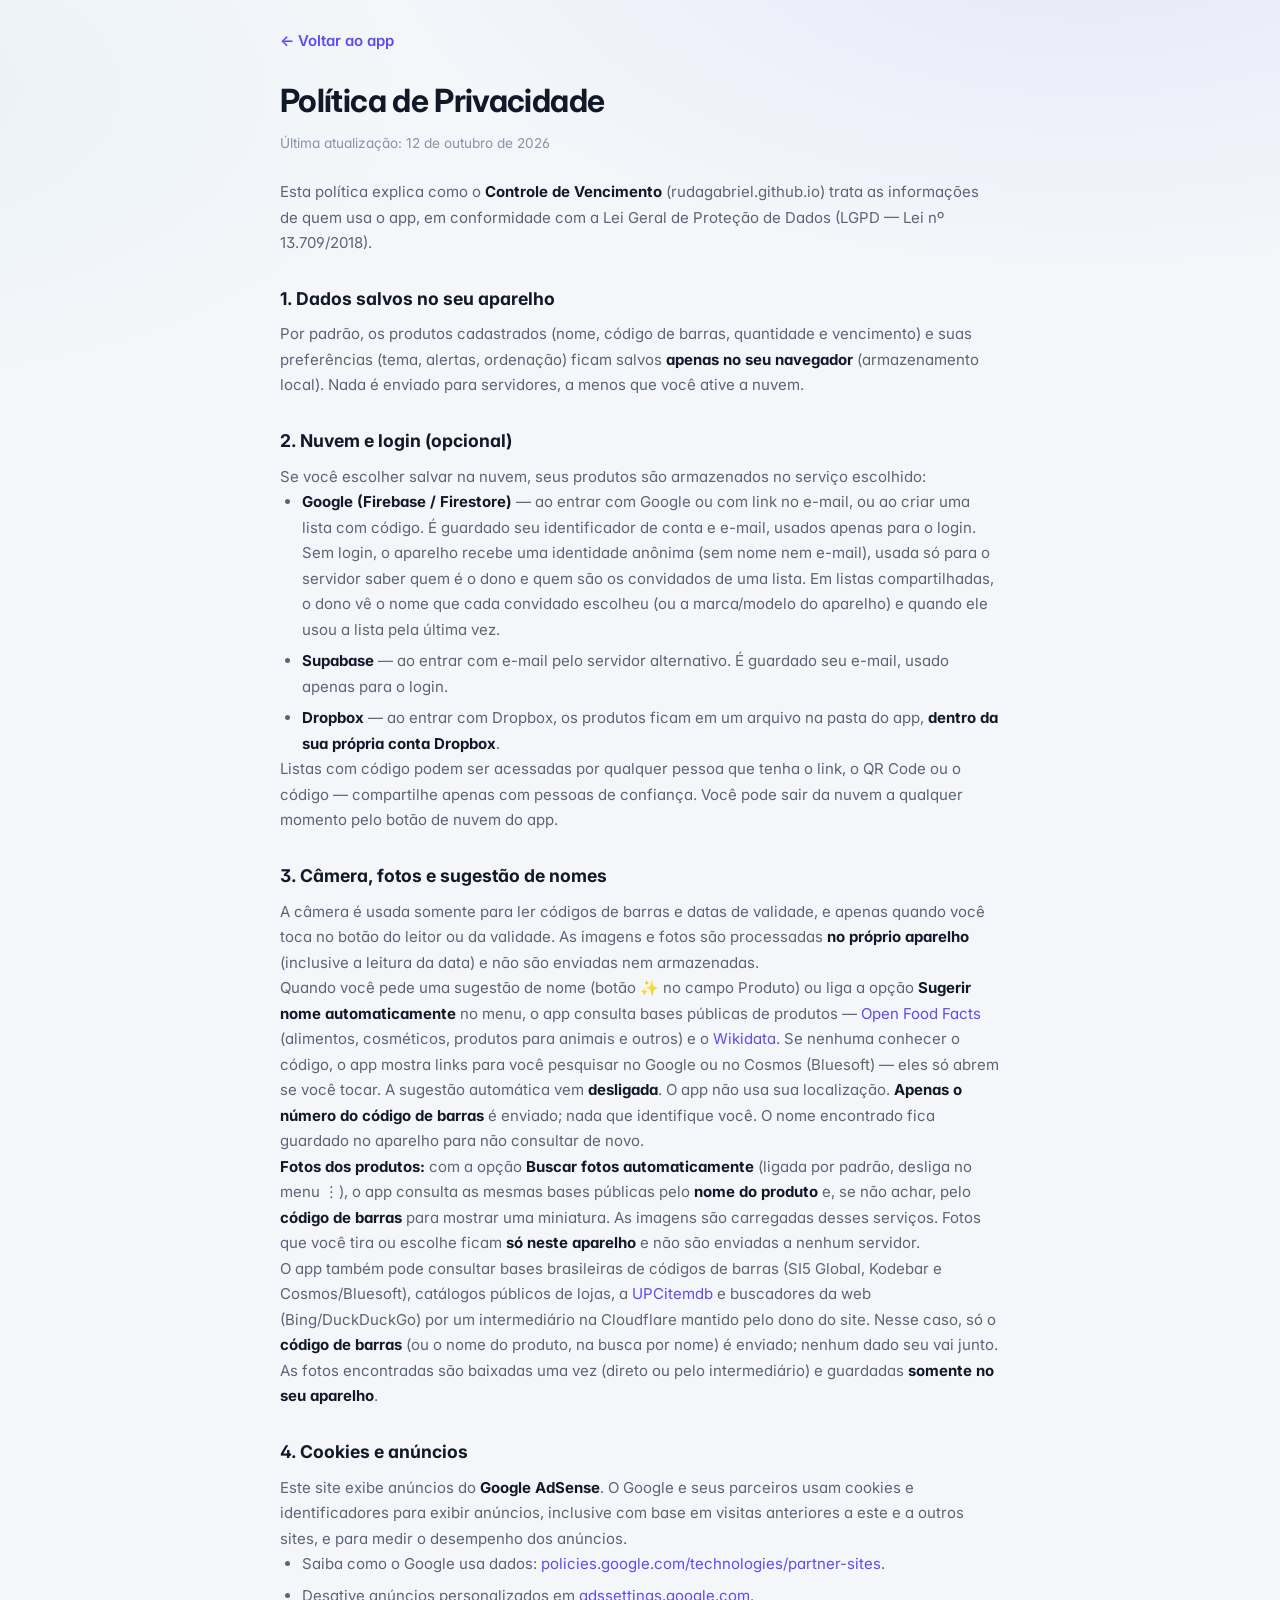
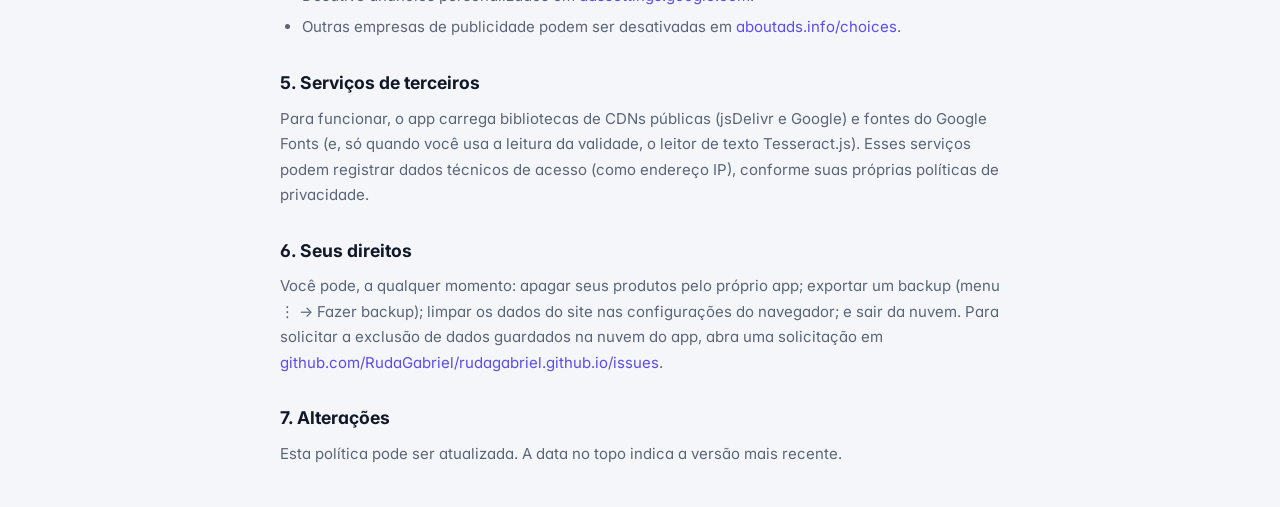
==== commit 64a9e714: "Pesquisa automática de nome/foto: página do Cosmos, busca na web e mais lojas; botões sem seleção de" ====
--- a/privacidade.html
+++ b/privacidade.html
@@ -99,7 +99,7 @@
 		<p>A câmera é usada somente para ler códigos de barras e datas de validade, e apenas quando você toca no botão do leitor ou da validade. As imagens e fotos são processadas <strong>no próprio aparelho</strong> (inclusive a leitura da data) e não são enviadas nem armazenadas.</p>
 		<p>Quando você pede uma sugestão de nome (botão ✨ no campo Produto) ou liga a opção <strong>Sugerir nome automaticamente</strong> no menu, o app consulta bases públicas de produtos — <a href="https://world.openfoodfacts.org/" target="_blank" rel="noopener noreferrer">Open Food Facts</a> (alimentos, cosméticos, produtos para animais e outros) e o <a href="https://www.wikidata.org/" target="_blank" rel="noopener noreferrer">Wikidata</a>. Se nenhuma conhecer o código, o app mostra links para você pesquisar no Google ou no Cosmos (Bluesoft) — eles só abrem se você tocar. A sugestão automática vem <strong>desligada</strong>. O app não usa sua localização. <strong>Apenas o número do código de barras</strong> é enviado; nada que identifique você. O nome encontrado fica guardado no aparelho para não consultar de novo.</p>
 		<p><strong>Fotos dos produtos:</strong> com a opção <strong>Buscar fotos automaticamente</strong> (ligada por padrão, desliga no menu ⋮), o app consulta as mesmas bases públicas pelo <strong>nome do produto</strong> e, se não achar, pelo <strong>código de barras</strong> para mostrar uma miniatura. As imagens são carregadas desses serviços. Fotos que você tira ou escolhe ficam <strong>só neste aparelho</strong> e não são enviadas a nenhum servidor.</p>
-		<p>O app também pode consultar bases brasileiras de códigos de barras (SI5 Global, Kodebar e Cosmos/Bluesoft), catálogos públicos de lojas e a <a href="https://www.upcitemdb.com/" target="_blank" rel="noopener noreferrer">UPCitemdb</a> por um intermediário na Cloudflare mantido pelo dono do site. Nesse caso, só o <strong>código de barras</strong> (ou o nome do produto, na busca por nome) é enviado; nenhum dado seu vai junto. As fotos encontradas são baixadas uma vez (direto ou pelo intermediário) e guardadas <strong>somente no seu aparelho</strong>.</p>
+		<p>O app também pode consultar bases brasileiras de códigos de barras (SI5 Global, Kodebar e Cosmos/Bluesoft), catálogos públicos de lojas, a <a href="https://www.upcitemdb.com/" target="_blank" rel="noopener noreferrer">UPCitemdb</a> e buscadores da web (Bing/DuckDuckGo) por um intermediário na Cloudflare mantido pelo dono do site. Nesse caso, só o <strong>código de barras</strong> (ou o nome do produto, na busca por nome) é enviado; nenhum dado seu vai junto. As fotos encontradas são baixadas uma vez (direto ou pelo intermediário) e guardadas <strong>somente no seu aparelho</strong>.</p>
 
 		<h2>4. Cookies e anúncios</h2>
 		<p>Este site exibe anúncios do <strong>Google AdSense</strong>. O Google e seus parceiros usam cookies e identificadores para exibir anúncios, inclusive com base em visitas anteriores a este e a outros sites, e para medir o desempenho dos anúncios.</p>
--- a/style.css
+++ b/style.css
@@ -706,9 +706,16 @@
 	transition: background var(--transicao), color var(--transicao);
 }
 
-.btn-anexo:hover {
-	background: var(--primaria);
-	color: #fff;
+/* Realce de "passar o mouse" só em quem tem mouse (no celular ele ficava preso depois do toque) */
+@media (hover: hover) {
+	.btn-anexo:hover {
+		background: var(--primaria);
+		color: #fff;
+	}
+}
+
+.btn-anexo:active {
+	background: color-mix(in srgb, var(--primaria) 25%, var(--superficie-3));
 }
 
 .form-acoes {
@@ -2256,7 +2263,7 @@
 
 /* ---------- SweetAlert2 (tema) ---------- */
 .swal2-container {
-	z-index: 1000 !important;
+	z-index: 2147483646 !important; /* alertas acima de tudo (só as mensagens rápidas ficam por cima) */
 }
 
 .swal2-container.swal2-backdrop-show {
@@ -2300,12 +2307,16 @@
 	margin-top: 20px;
 	width: 100%;
 	justify-content: flex-end;
-	flex-wrap: wrap;
+	flex-wrap: nowrap;
 	padding: 0 4px;
 }
 
+/* Botões lado a lado, sem quebrar para outra linha: encolhem e o texto quebra dentro do botão */
 .swal2-popup.sw-popup .swal2-actions .btn {
 	margin: 0;
+	flex: 0 1 auto;
+	min-width: 0;
+	white-space: normal;
 }
 
 .swal2-popup.sw-popup .swal2-icon {
@@ -2430,9 +2441,30 @@
 }
 
 /* ---------- Notyf (tema) ---------- */
+/* Mensagens de alerta sempre por cima de tudo (z-index máximo; com Popover API, também acima dos diálogos) */
 .notyf {
 	padding: 16px !important;
 	padding-bottom: calc(16px + env(safe-area-inset-bottom)) !important;
+	z-index: 2147483647 !important;
+}
+
+.notyf[popover] {
+	position: fixed;
+	inset: 0;
+	width: 100%;
+	height: 100%;
+	max-width: none;
+	max-height: none;
+	margin: 0;
+	border: 0;
+	background: transparent;
+	color: inherit;
+	overflow: visible;
+	pointer-events: none;
+}
+
+.notyf__announcer {
+	z-index: 2147483647 !important;
 }
 
 .notyf__toast {
@@ -2490,6 +2522,28 @@
 input[type="radio"] {
 	-webkit-tap-highlight-color: transparent;
 	touch-action: manipulation;
+}
+
+/* Botões nunca viram "texto selecionado" (no iPhone, um toque demorado ou duplo selecionava o
+   botão e a seleção cobria o ícone com um bloco colorido) */
+button,
+summary,
+[role="button"],
+.btn,
+.btn-anexo,
+.btn-icone,
+.acao,
+.miniatura,
+.pilula-sync {
+	-webkit-user-select: none;
+	user-select: none;
+	-webkit-touch-callout: none;
+}
+
+button svg,
+button img {
+	pointer-events: none; /* o toque vai sempre para o botão, não para o desenho dentro dele */
+	-webkit-user-drag: none;
 }
 
 .acao,
@@ -3623,8 +3677,11 @@
 	min-width: 0;
 }
 
-.btn-anexo.carregando {
+/* Buscando: fundo neutro e ícone girando bem visível (nunca roxo sobre roxo) */
+.btn-anexo.carregando,
+.btn-anexo.carregando:hover {
 	pointer-events: none;
+	background: var(--superficie-3);
 	color: var(--primaria);
 }
 
@@ -3886,15 +3943,28 @@
 	border-radius: 0;
 }
 
+/* Foto no botão do formulário: ocupa exatamente o botão (não aumenta a altura do campo) */
 .btn-foto-form.com-foto {
+	position: relative;
 	padding: 0;
 	overflow: hidden;
+	background: #fff;
 }
 
 .btn-foto-form img {
+	position: absolute;
+	inset: 0;
 	width: 100%;
 	height: 100%;
-	object-fit: cover;
+	object-fit: contain;
+	border-radius: inherit;
+	padding: 2px;
+	box-sizing: border-box;
+}
+
+.btn-foto-form.com-foto:hover {
+	background: #fff;
+	box-shadow: inset 0 0 0 2px var(--primaria);
 }
 
 .nome-com-foto {
@@ -3959,11 +4029,11 @@
 @media (max-width: 760px) {
 	/* Não aumenta a altura da linha (cabem pelo menos 3 produtos na tela) */
 	/* Miniatura ao lado do nome; nomes longos quebram abaixo do próprio nome (não por baixo da foto) */
-	/* Foto rente ao nome, centrada na 1ª linha; as linhas seguintes do nome ficam alinhadas a ele */
+	/* Foto rente ao nome e sempre centrada no bloco do nome (1 ou 2 linhas): todas as linhas iguais */
 	.nome-com-foto {
 		display: flex;
-		align-items: flex-start;
-		gap: 6px;
+		align-items: center;
+		gap: 8px;
 	}
 
 	.nome-texto {
@@ -3976,7 +4046,7 @@
 	.miniatura {
 		width: 26px;
 		height: 26px;
-		margin: -4px 0 -6px;
+		margin: -4px 0; /* simétrico: centra sem aumentar a altura da linha */
 		border-radius: 7px;
 	}
 
@@ -4122,3 +4192,87 @@
 	text-transform: uppercase;
 	vertical-align: middle;
 }
+
+/* Código da lista escondido até tocar em "Mostrar" */
+.codigo-lista.codigo-oculto {
+	letter-spacing: .12em;
+	color: var(--texto-suave);
+	user-select: none;
+}
+
+/* Pedidos de acesso */
+.compartilhar.pedidos {
+	border-color: color-mix(in srgb, var(--alerta) 55%, var(--borda));
+}
+
+.contador-pedidos {
+	display: inline-grid;
+	place-items: center;
+	min-width: 20px;
+	height: 20px;
+	padding: 0 6px;
+	border-radius: 999px;
+	background: var(--alerta);
+	color: #111;
+	font-size: .72rem;
+	font-weight: 800;
+}
+
+.contador-pedidos:empty {
+	display: none;
+}
+
+.pedido {
+	flex-wrap: wrap;
+}
+
+.pedido .convidado-info small a {
+	color: var(--primaria);
+}
+
+.pedido-acoes {
+	display: flex;
+	gap: 8px;
+	margin-left: auto;
+}
+
+.pedido-acoes .btn {
+	padding: 6px 12px;
+	font-size: .82rem;
+}
+
+.codigo-confirmacao {
+	font-family: var(--fonte-mono);
+	font-size: 1.4rem;
+	letter-spacing: .2em;
+}
+
+.bloco-pedido {
+	display: flex;
+	flex-direction: column;
+	gap: 6px;
+}
+
+/* Botão da nuvem: bolinha com o número de pedidos pendentes */
+#btnSync {
+	position: relative;
+}
+
+#btnSync[data-pedidos]:not([data-pedidos=""])::after {
+	content: attr(data-pedidos);
+	position: absolute;
+	top: -4px;
+	right: -4px;
+	min-width: 18px;
+	height: 18px;
+	padding: 0 4px;
+	border-radius: 999px;
+	background: var(--alerta);
+	color: #111;
+	font-size: .68rem;
+	font-weight: 800;
+	line-height: 18px;
+	text-align: center;
+	box-shadow: 0 0 0 2px var(--fundo, #0b0d12);
+}
+
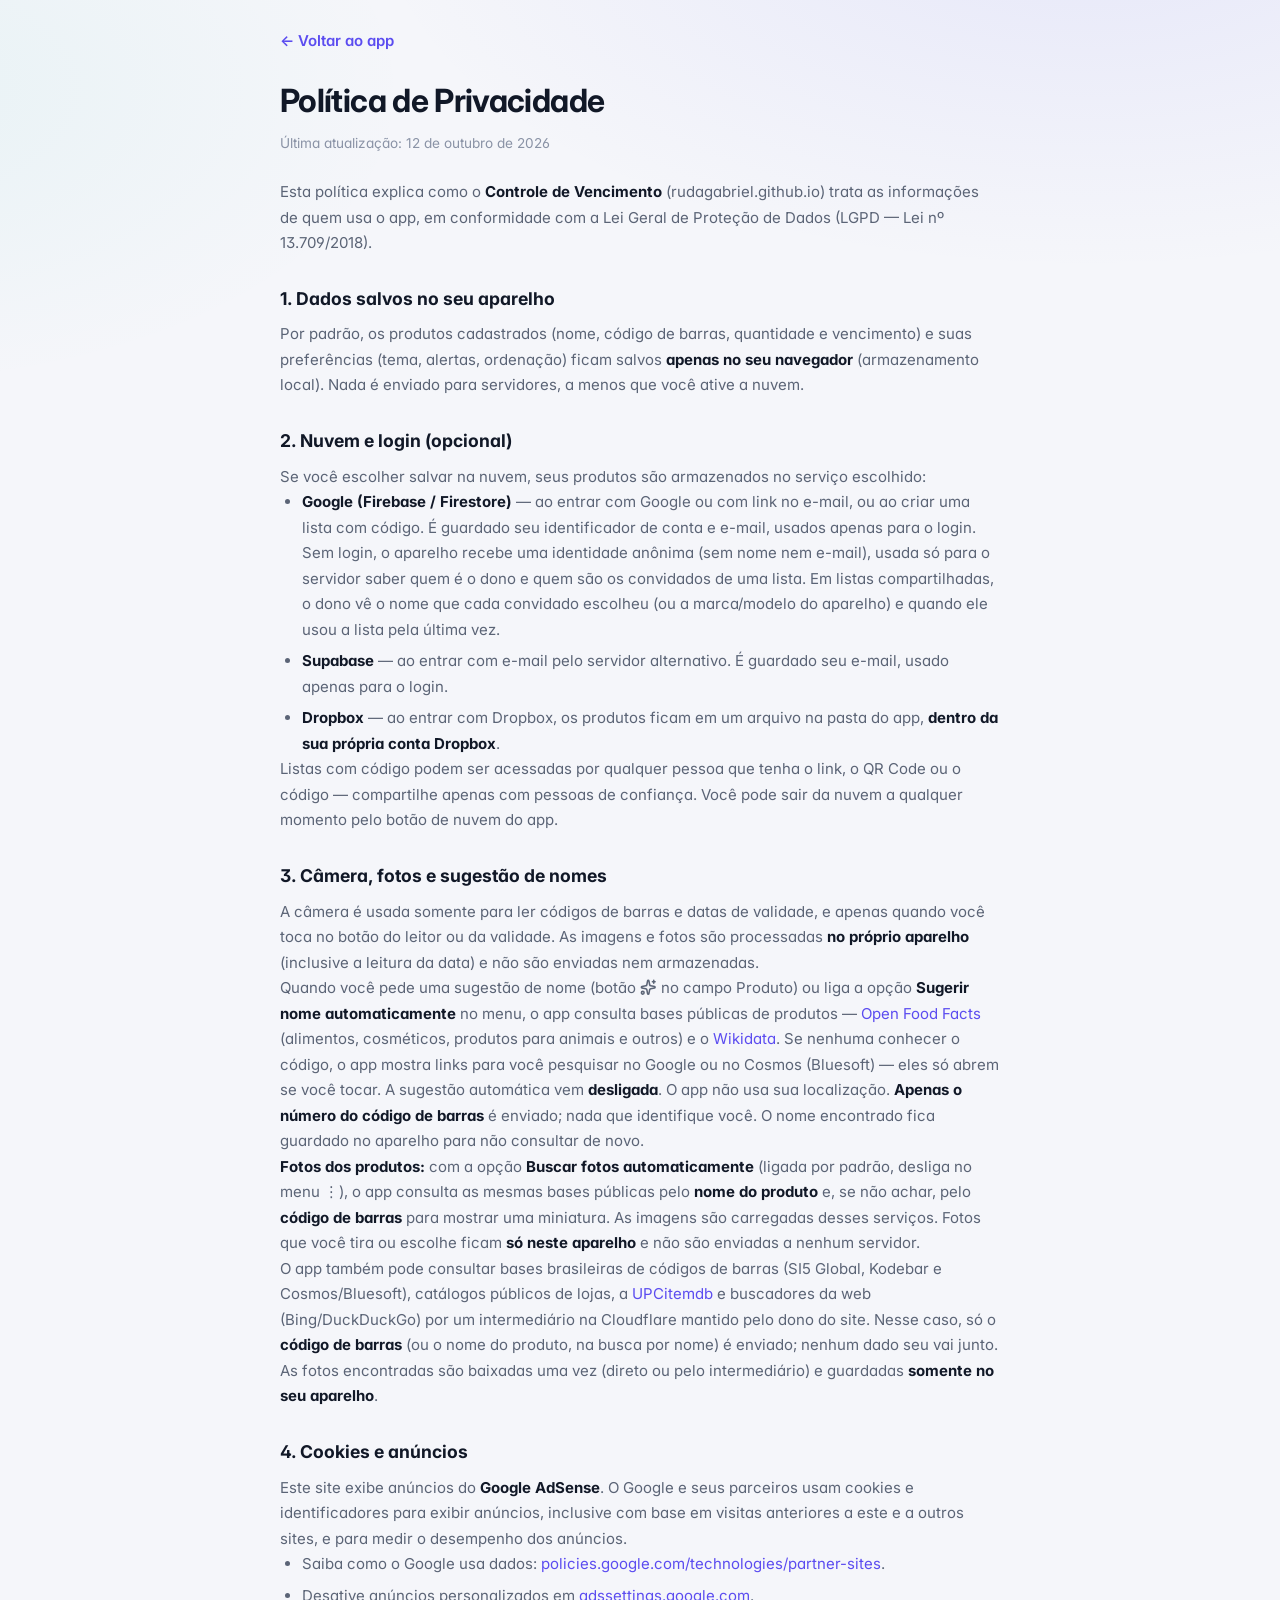
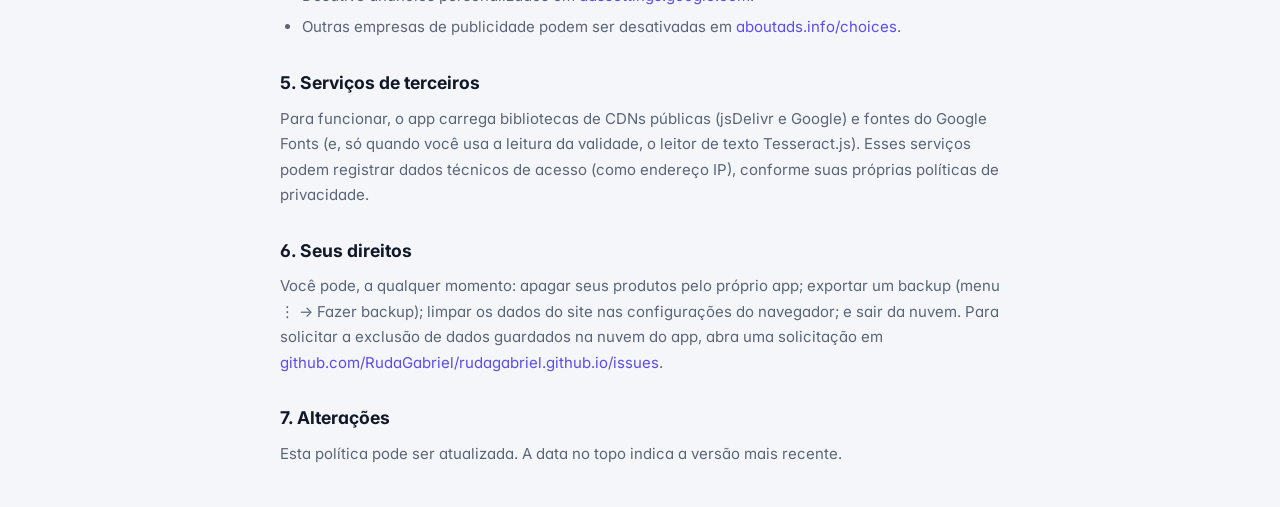
==== commit 0fa61fdf: "Interface: emojis trocados por ícones SVG padronizados (Lucide) - Avisos, pedidos de acesso, permiss" ====
--- a/privacidade.html
+++ b/privacidade.html
@@ -97,7 +97,7 @@
 
 		<h2>3. Câmera, fotos e sugestão de nomes</h2>
 		<p>A câmera é usada somente para ler códigos de barras e datas de validade, e apenas quando você toca no botão do leitor ou da validade. As imagens e fotos são processadas <strong>no próprio aparelho</strong> (inclusive a leitura da data) e não são enviadas nem armazenadas.</p>
-		<p>Quando você pede uma sugestão de nome (botão ✨ no campo Produto) ou liga a opção <strong>Sugerir nome automaticamente</strong> no menu, o app consulta bases públicas de produtos — <a href="https://world.openfoodfacts.org/" target="_blank" rel="noopener noreferrer">Open Food Facts</a> (alimentos, cosméticos, produtos para animais e outros) e o <a href="https://www.wikidata.org/" target="_blank" rel="noopener noreferrer">Wikidata</a>. Se nenhuma conhecer o código, o app mostra links para você pesquisar no Google ou no Cosmos (Bluesoft) — eles só abrem se você tocar. A sugestão automática vem <strong>desligada</strong>. O app não usa sua localização. <strong>Apenas o número do código de barras</strong> é enviado; nada que identifique você. O nome encontrado fica guardado no aparelho para não consultar de novo.</p>
+		<p>Quando você pede uma sugestão de nome (botão <span class="ico-texto" role="img" aria-label="estrelas"><svg xmlns="http://www.w3.org/2000/svg" width="24" height="24" viewBox="0 0 24 24" fill="none" stroke="currentColor" stroke-width="2" stroke-linecap="round" stroke-linejoin="round" aria-hidden="true"><path d="M11.017 2.814a1 1 0 0 1 1.966 0l1.051 5.558a2 2 0 0 0 1.594 1.594l5.558 1.051a1 1 0 0 1 0 1.966l-5.558 1.051a2 2 0 0 0-1.594 1.594l-1.051 5.558a1 1 0 0 1-1.966 0l-1.051-5.558a2 2 0 0 0-1.594-1.594l-5.558-1.051a1 1 0 0 1 0-1.966l5.558-1.051a2 2 0 0 0 1.594-1.594z"/><path d="M20 2v4"/><path d="M22 4h-4"/><circle cx="4" cy="20" r="2"/></svg></span> no campo Produto) ou liga a opção <strong>Sugerir nome automaticamente</strong> no menu, o app consulta bases públicas de produtos — <a href="https://world.openfoodfacts.org/" target="_blank" rel="noopener noreferrer">Open Food Facts</a> (alimentos, cosméticos, produtos para animais e outros) e o <a href="https://www.wikidata.org/" target="_blank" rel="noopener noreferrer">Wikidata</a>. Se nenhuma conhecer o código, o app mostra links para você pesquisar no Google ou no Cosmos (Bluesoft) — eles só abrem se você tocar. A sugestão automática vem <strong>desligada</strong>. O app não usa sua localização. <strong>Apenas o número do código de barras</strong> é enviado; nada que identifique você. O nome encontrado fica guardado no aparelho para não consultar de novo.</p>
 		<p><strong>Fotos dos produtos:</strong> com a opção <strong>Buscar fotos automaticamente</strong> (ligada por padrão, desliga no menu ⋮), o app consulta as mesmas bases públicas pelo <strong>nome do produto</strong> e, se não achar, pelo <strong>código de barras</strong> para mostrar uma miniatura. As imagens são carregadas desses serviços. Fotos que você tira ou escolhe ficam <strong>só neste aparelho</strong> e não são enviadas a nenhum servidor.</p>
 		<p>O app também pode consultar bases brasileiras de códigos de barras (SI5 Global, Kodebar e Cosmos/Bluesoft), catálogos públicos de lojas, a <a href="https://www.upcitemdb.com/" target="_blank" rel="noopener noreferrer">UPCitemdb</a> e buscadores da web (Bing/DuckDuckGo) por um intermediário na Cloudflare mantido pelo dono do site. Nesse caso, só o <strong>código de barras</strong> (ou o nome do produto, na busca por nome) é enviado; nenhum dado seu vai junto. As fotos encontradas são baixadas uma vez (direto ou pelo intermediário) e guardadas <strong>somente no seu aparelho</strong>.</p>
 
--- a/style.css
+++ b/style.css
@@ -357,6 +357,10 @@
 	right: 0;
 	top: calc(100% + 8px);
 	min-width: 250px;
+	/* Celular deitado / janela baixa: o menu não passa da tela (rola por dentro) */
+	max-height: calc(100dvh - 72px);
+	overflow-y: auto;
+	overscroll-behavior: contain;
 	padding: 6px;
 	border-radius: var(--raio);
 	background: var(--superficie);
@@ -708,13 +712,13 @@
 
 /* Realce de "passar o mouse" só em quem tem mouse (no celular ele ficava preso depois do toque) */
 @media (hover: hover) {
-	.btn-anexo:hover {
+	.btn-anexo:hover:not(:disabled) {
 		background: var(--primaria);
 		color: #fff;
 	}
 }
 
-.btn-anexo:active {
+.btn-anexo:active:not(:disabled) {
 	background: color-mix(in srgb, var(--primaria) 25%, var(--superficie-3));
 }
 
@@ -1481,6 +1485,13 @@
 .codigo-convidado {
 	font-family: var(--fonte-mono);
 	letter-spacing: .03em;
+}
+
+/* O código de convite (lista + convidado) é longo: quebra em qualquer ponto no celular */
+.convite-completo .codigo-convidado {
+	overflow-wrap: anywhere;
+	word-break: break-all;
+	color: var(--texto);
 }
 
 .convidado-vazio {
@@ -2279,7 +2290,37 @@
 	box-shadow: var(--sombra-flutuante);
 	padding: 22px 22px 20px;
 	width: min(480px, calc(100vw - 24px));
+	/* Nunca passa da altura da tela: se ainda faltar espaço, rola só por dentro do alerta */
+	max-height: calc(100dvh - 24px); /* 24px = respiro do fundo escuro em volta */
+	overflow-y: auto;
+	overscroll-behavior: contain;
 	font-family: var(--fonte);
+}
+
+/* Telas baixas (notebook, celular deitado, janela pequena): alertas mais compactos, mesmo texto legível */
+@media (max-height: 760px) {
+	.swal2-popup.sw-popup {
+		padding: 14px 16px 14px;
+	}
+
+	.swal2-popup.sw-popup .swal2-title {
+		font-size: 1.04rem;
+		padding-top: 2px;
+	}
+
+	.swal2-popup.sw-popup .swal2-html-container {
+		margin-top: 6px;
+		line-height: 1.45;
+	}
+
+	.swal2-popup.sw-popup .swal2-actions {
+		margin-top: 12px;
+	}
+
+	.swal2-popup.sw-popup .swal2-icon {
+		transform: scale(.8);
+		margin: 0 auto -6px;
+	}
 }
 
 .swal2-popup.sw-popup .swal2-title {
@@ -2470,6 +2511,64 @@
 .notyf__toast {
 	border-radius: var(--raio) !important;
 	box-shadow: var(--sombra-flutuante) !important;
+}
+
+/* Ícone SVG dentro de textos (no lugar de emoji): mesmo tamanho da letra, alinhado à linha */
+.ico-texto {
+	display: inline-flex;
+	align-items: center;
+	vertical-align: -0.16em;
+	line-height: 1;
+}
+
+.ico-texto svg {
+	width: 1.1em;
+	height: 1.1em;
+	flex: none;
+	stroke-width: 2.2;
+}
+
+/* A mensagem recebe o toque (nada passa para o que está atrás) e o ✕ tem área de toque grande */
+.notyf__toast {
+	pointer-events: auto !important;
+	touch-action: manipulation;
+}
+
+.notyf__dismiss {
+	width: 48px !important;
+	min-height: 44px;
+	opacity: 1 !important;
+	animation: none !important;
+}
+
+/* O texto nunca passa por baixo/por cima do ✕: reserva a faixa do botão e quebra palavras longas (códigos) */
+.notyf__toast--dismissible .notyf__wrapper {
+	padding-right: 52px !important;
+}
+
+.notyf__wrapper {
+	min-width: 0;
+}
+
+.notyf__message {
+	flex: 1 1 auto;
+	min-width: 0;
+	max-width: 100%;
+	overflow-wrap: anywhere;
+	word-break: break-word;
+}
+
+/* Códigos longos quebram de preferência nos hífens; só cortam no meio se não couber */
+.notyf__message .codigo-convidado,
+.notyf__message code {
+	overflow-wrap: anywhere;
+	word-break: normal;
+}
+
+.notyf__dismiss-btn {
+	opacity: .6 !important;
+	cursor: pointer;
+	touch-action: manipulation;
 }
 
 .notyf__message {
@@ -3855,9 +3954,22 @@
 	text-align: left;
 }
 
+/* Nome em cima (largura toda), fonte embaixo: no celular o nome não fica espremido */
+.opcao-data.opcao-nome {
+	flex-direction: column;
+	align-items: flex-start;
+	justify-content: flex-start;
+	gap: 3px;
+}
+
+.opcao-nome b {
+	overflow-wrap: anywhere;
+}
+
 .opcao-nome small {
-	flex: none;
-	max-width: 42%;
+	max-width: 100%;
+	text-align: left;
+	overflow-wrap: anywhere;
 }
 
 .links-web {
@@ -4062,19 +4174,41 @@
 	gap: 10px;
 }
 
+.foto-figura {
+	display: flex;
+	flex-direction: column;
+	gap: 6px;
+	margin: 0;
+	min-width: 0;
+}
+
+.foto-figura .ajuda {
+	margin: 0;
+}
+
 .foto-grande {
 	display: grid;
 	place-items: center;
-	height: min(42vh, 260px);
+	/* A foto encolhe para o alerta inteiro caber na tela (sem rolar) */
+	height: clamp(120px, calc(100dvh - 500px), 260px);
 	border-radius: var(--raio-sm);
 	background: #fff;
 	overflow: hidden;
 }
 
+/* A foto inteira sempre visível (sem cortar), ocupando toda a área disponível */
 .foto-grande img {
-	max-width: 100%;
-	max-height: 100%;
+	display: block;
+	width: 100%;
+	height: 100%;
+	min-height: 0;
 	object-fit: contain;
+}
+
+/* Só visualizando (sem botões): a foto ganha o espaço todo */
+.foto-dialogo.so-ver .foto-grande,
+.sw-foto.com-resultados .foto-dialogo.so-ver .foto-grande {
+	height: clamp(200px, calc(100dvh - 240px), 560px);
 }
 
 .foto-vazia {
@@ -4104,7 +4238,7 @@
 	display: grid;
 	grid-template-columns: repeat(3, minmax(0, 1fr));
 	gap: 8px;
-	max-height: min(40vh, 320px);
+	max-height: clamp(140px, 40dvh, 320px);
 	overflow-y: auto;
 	padding: 2px;
 }
@@ -4186,7 +4320,7 @@
 	border-radius: 999px;
 	background: var(--alerta-fundo);
 	color: var(--alerta);
-	font-size: .62rem;
+	font-size: max(.68rem, 11px); /* menor que isso fica ilegível no celular */
 	font-weight: 700;
 	letter-spacing: .02em;
 	text-transform: uppercase;
@@ -4276,3 +4410,298 @@
 	box-shadow: 0 0 0 2px var(--fundo, #0b0d12);
 }
 
+
+/* Com as fotos encontradas na tela: a foto atual encolhe e a grade usa o espaço que sobra */
+.sw-foto.com-resultados .foto-grande {
+	height: clamp(80px, calc(100dvh - 600px), 160px);
+}
+
+.sw-foto.com-resultados .grade-fotos {
+	max-height: clamp(110px, calc(100dvh - 450px), 320px);
+}
+
+/* Celular bem baixo ou deitado: ainda mais compacto (o texto continua do mesmo tamanho legível) */
+@media (max-height: 600px) {
+	.sw-foto .foto-grande {
+		height: clamp(90px, calc(100dvh - 470px), 200px);
+	}
+
+	.sw-foto .aviso-experimental {
+		padding: 6px 10px;
+		margin-bottom: 0;
+	}
+
+	.sw-foto .foto-acoes {
+		gap: 6px;
+	}
+
+	.sw-foto .foto-acoes .btn {
+		height: 38px;
+	}
+
+	.swal2-popup.sw-popup .swal2-actions .btn {
+		height: 38px;
+	}
+
+	/* Com as fotos na tela, o aviso sai (a frase acima das fotos já lembra de conferir) */
+	.sw-foto.com-resultados .aviso-experimental {
+		display: none;
+	}
+}
+
+/* Alerta da foto em tela larga e baixa (computador, tablet ou celular deitados):
+   foto à esquerda, ações e resultados à direita — cabe sem rolar */
+@media (min-width: 620px) and (max-height: 820px) {
+	.swal2-popup.sw-popup.sw-foto {
+		width: min(780px, calc(100vw - 24px));
+	}
+
+	.sw-foto .foto-dialogo {
+		display: grid;
+		grid-template-columns: minmax(0, 1fr) minmax(0, 1fr);
+		grid-template-rows: auto auto 1fr;
+		grid-template-areas:
+			"foto aviso"
+			"foto acoes"
+			"foto resultados";
+		column-gap: 16px;
+		row-gap: 10px;
+		align-items: start;
+	}
+
+	.sw-foto .foto-dialogo > .aviso-experimental {
+		grid-area: aviso;
+		margin: 0;
+	}
+
+	.sw-foto .foto-figura {
+		grid-area: foto;
+	}
+
+	.sw-foto .foto-grande,
+	.sw-foto.com-resultados .foto-grande {
+		height: clamp(130px, calc(100dvh - 250px), 340px);
+	}
+
+	.sw-foto .foto-acoes {
+		grid-area: acoes;
+	}
+
+	.sw-foto .foto-resultados {
+		grid-area: resultados;
+		min-width: 0;
+	}
+
+	.sw-foto .grade-fotos,
+	.sw-foto.com-resultados .grade-fotos {
+		max-height: clamp(96px, calc(100dvh - 380px), 300px);
+	}
+}
+
+/* Foto sugerida ampliada ao passar o mouse (computador) */
+.foto-ampliada {
+	position: fixed;
+	z-index: 2147483647;
+	display: flex;
+	flex-direction: column;
+	gap: 6px;
+	padding: 8px;
+	border-radius: var(--raio);
+	border: 1px solid var(--borda-forte);
+	background: var(--superficie);
+	box-shadow: var(--sombra-flutuante);
+	pointer-events: none;
+	opacity: 0;
+	transform: scale(.92);
+	transform-origin: center;
+	transition: opacity 140ms ease, transform 160ms ease;
+}
+
+.foto-ampliada.visivel {
+	opacity: 1;
+	transform: none;
+}
+
+.foto-ampliada img {
+	width: 100%;
+	aspect-ratio: 1;
+	object-fit: contain;
+	background: #fff;
+	border-radius: var(--raio-sm);
+}
+
+.foto-ampliada small {
+	color: var(--texto-suave);
+	font-size: .78rem;
+	line-height: 1.3;
+	text-align: center;
+	overflow: hidden;
+	display: -webkit-box;
+	-webkit-line-clamp: 2;
+	-webkit-box-orient: vertical;
+}
+
+@media (prefers-reduced-motion: reduce) {
+	.foto-ampliada {
+		transition: opacity 120ms ease;
+		transform: none;
+	}
+}
+
+/* Só visualizando, no computador também: uma coluna só, com a foto grande */
+.sw-foto .foto-dialogo.so-ver {
+	display: flex;
+}
+
+.swal2-popup.sw-popup.sw-foto:has(.foto-dialogo.so-ver) {
+	width: min(600px, calc(100vw - 24px));
+}
+
+/* Buscando fotos: aviso bem visível para a pessoa aguardar */
+.aviso-buscando {
+	display: flex;
+	align-items: flex-start;
+	gap: 12px;
+	padding: 14px 16px;
+	border-radius: var(--raio);
+	border: 2px solid var(--primaria);
+	background: color-mix(in srgb, var(--primaria) 14%, var(--superficie));
+	color: var(--texto);
+	font-size: .92rem;
+	line-height: 1.45;
+	text-align: left;
+	animation: pulsar-busca 1.6s ease-in-out infinite;
+}
+
+.aviso-buscando b {
+	color: var(--texto);
+	font-size: 1rem;
+}
+
+.aviso-buscando-icone {
+	flex: none;
+	display: grid;
+	place-items: center;
+	width: 32px;
+	height: 32px;
+	color: var(--primaria);
+}
+
+.aviso-buscando-icone svg {
+	width: 28px;
+	height: 28px;
+	animation: girar 900ms linear infinite;
+}
+
+.aviso-buscando-tempo {
+	color: var(--texto-suave);
+	font-variant-numeric: tabular-nums;
+}
+
+.foto-acoes .btn.buscando {
+	opacity: 1;
+	border-color: var(--primaria);
+	color: var(--texto);
+}
+
+.foto-acoes .btn.buscando svg {
+	animation: girar 900ms linear infinite;
+}
+
+@keyframes pulsar-busca {
+	0%, 100% { box-shadow: 0 0 0 0 color-mix(in srgb, var(--primaria) 45%, transparent); }
+	50% { box-shadow: 0 0 0 6px color-mix(in srgb, var(--primaria) 0%, transparent); }
+}
+
+@media (prefers-reduced-motion: reduce) {
+	.aviso-buscando { animation: none; }
+	.aviso-buscando-icone svg,
+	.foto-acoes .btn.buscando svg { animation-duration: 2.4s; }
+}
+
+/* Convidado: tocar no nome abre os detalhes */
+.convidado-info[data-c="detalhes"] {
+	cursor: pointer;
+	border-radius: var(--raio-sm);
+}
+
+.convidado-info[data-c="detalhes"]:focus-visible {
+	outline: 2px solid var(--primaria);
+	outline-offset: 3px;
+}
+
+/* Nome + ícone de detalhes sempre na mesma linha: o nome encolhe (reticências), o ícone nunca desce */
+.convidado-info strong.convidado-titulo {
+	display: flex;
+	align-items: center;
+	gap: 4px;
+	min-width: 0;
+	max-width: 100%;
+	overflow: visible;
+	white-space: nowrap;
+}
+
+.convidado-nome {
+	flex: 0 1 auto;
+	min-width: 0;
+	overflow: hidden;
+	text-overflow: ellipsis;
+	white-space: nowrap;
+}
+
+.convidado-mais {
+	display: inline-flex;
+	flex: none;
+	align-items: center;
+}
+
+.convidado-mais svg {
+	display: block;
+	width: 14px;
+	height: 14px;
+	color: var(--texto-suave);
+}
+
+.det-convidado {
+	display: flex;
+	flex-direction: column;
+	gap: 10px;
+	text-align: left;
+}
+
+.det-bloco {
+	display: flex;
+	flex-direction: column;
+	gap: 4px;
+	padding: 10px 12px;
+	border-radius: var(--raio-sm);
+	border: 1px solid var(--borda);
+	background: var(--superficie-2);
+}
+
+.det-titulo {
+	font-size: .76rem;
+	font-weight: 700;
+	text-transform: uppercase;
+	letter-spacing: .03em;
+	color: var(--texto-suave);
+	margin-bottom: 2px;
+}
+
+.det-linha {
+	display: flex;
+	justify-content: space-between;
+	gap: 12px;
+	font-size: .86rem;
+}
+
+.det-linha span {
+	color: var(--texto-suave);
+	flex: none;
+}
+
+.det-linha b {
+	text-align: right;
+	overflow-wrap: anywhere;
+	min-width: 0;
+}
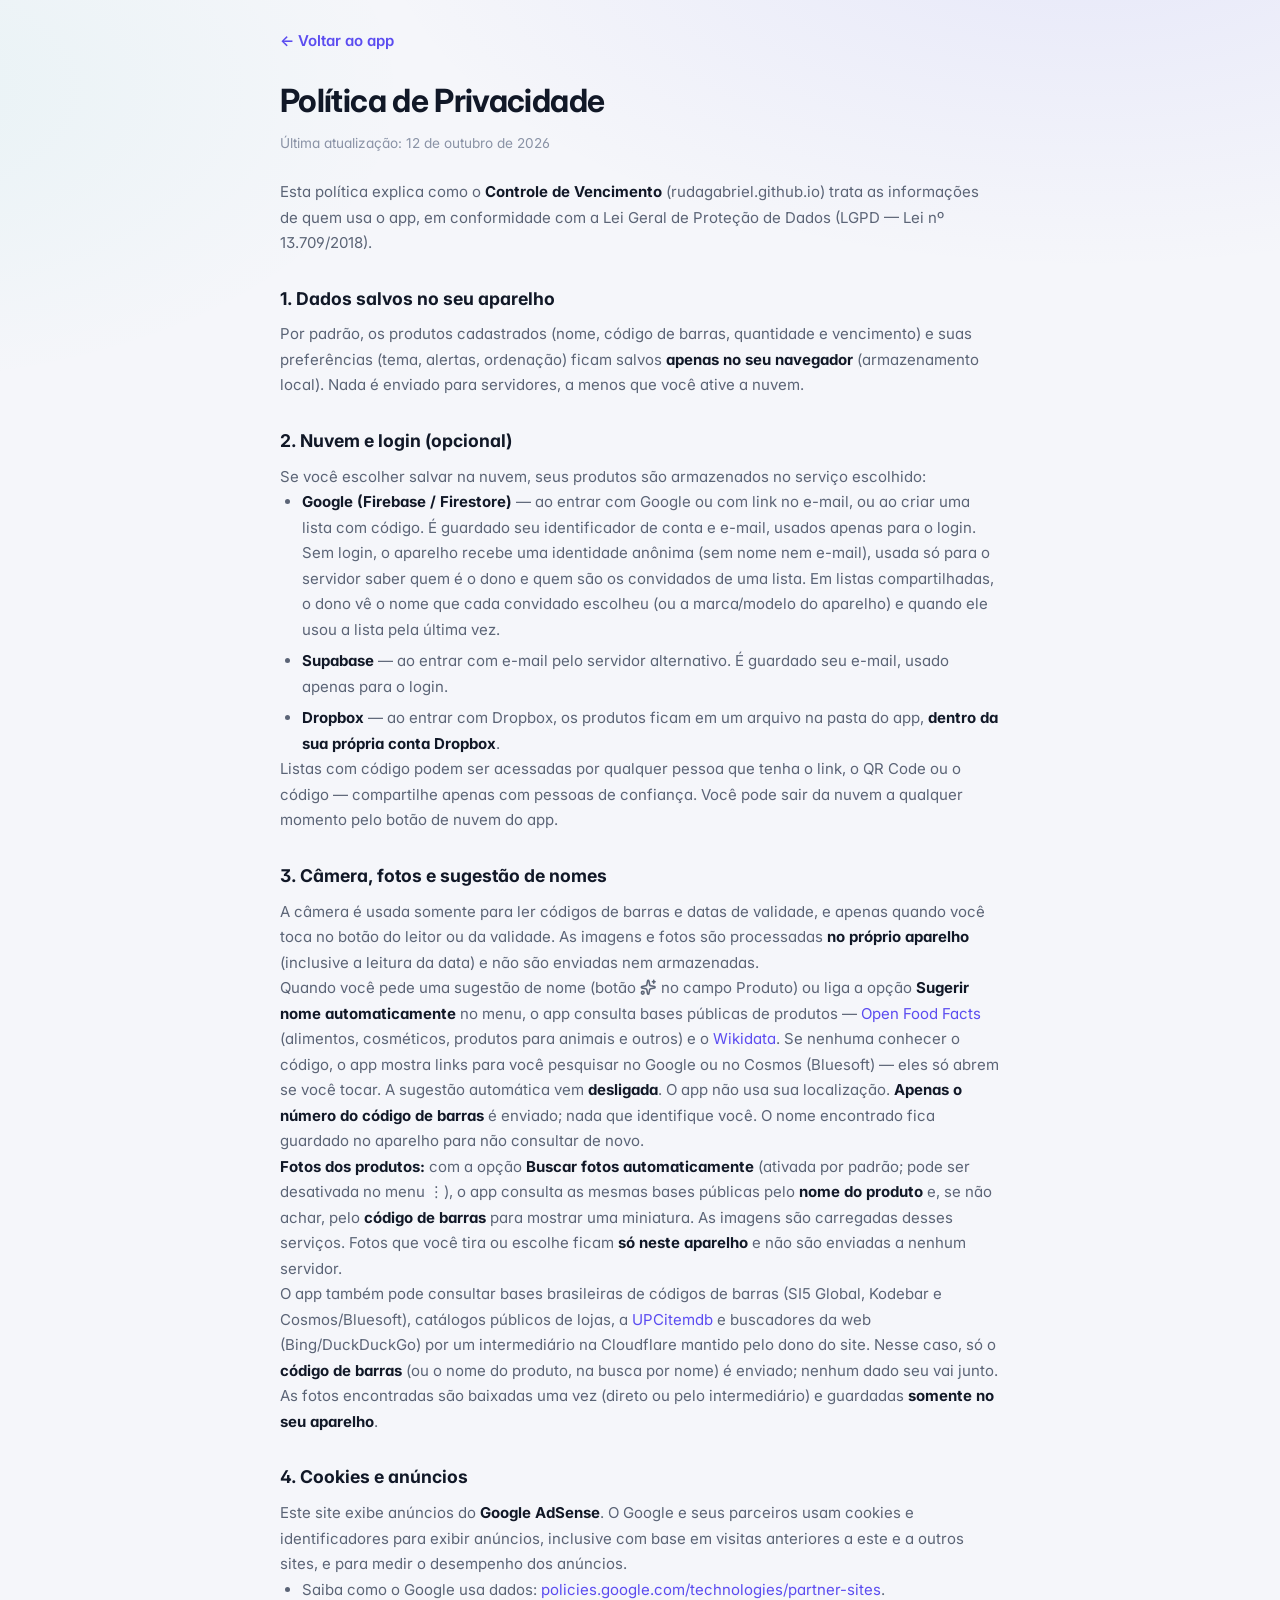
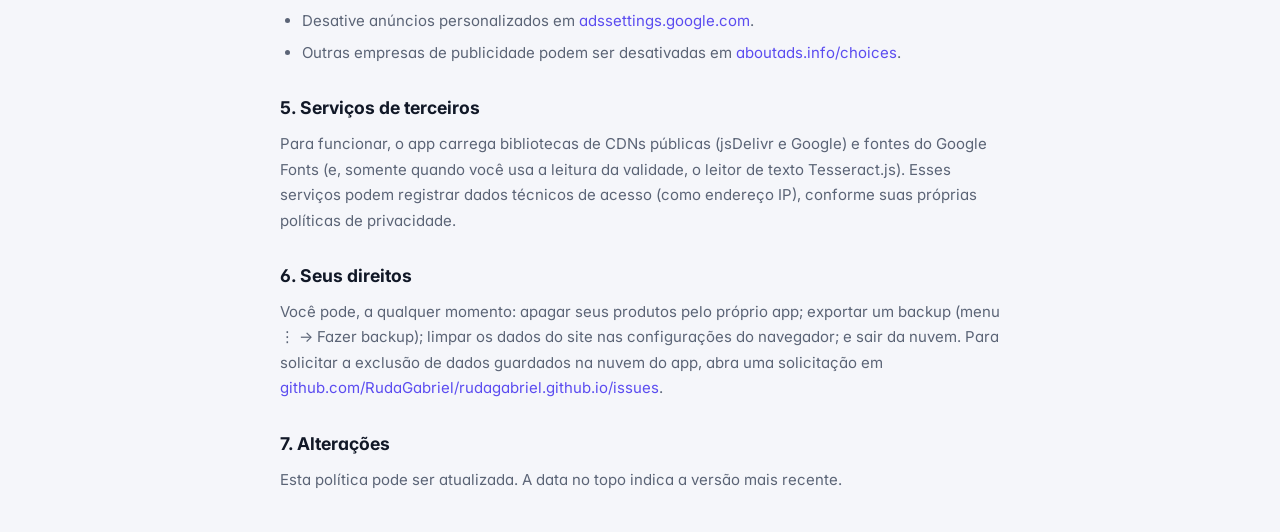
==== commit 413c0c6c: "Textos da interface em português formal - 'só' → 'somente/apenas', 'de novo' → 'novamente', 'na hora" ====
--- a/privacidade.html
+++ b/privacidade.html
@@ -73,6 +73,9 @@
 			font-weight: 600;
 		}
 	</style>
+	<!-- Google AdSense (mesmo editor do index.html e do ads.txt) -->
+	<script async src="https://pagead2.googlesyndication.com/pagead/js/adsbygoogle.js?client=ca-pub-2042570332495044" crossorigin="anonymous"></script>
+	<meta name="google-adsense-account" content="ca-pub-2042570332495044">
 </head>
 
 <body>
@@ -98,7 +101,7 @@
 		<h2>3. Câmera, fotos e sugestão de nomes</h2>
 		<p>A câmera é usada somente para ler códigos de barras e datas de validade, e apenas quando você toca no botão do leitor ou da validade. As imagens e fotos são processadas <strong>no próprio aparelho</strong> (inclusive a leitura da data) e não são enviadas nem armazenadas.</p>
 		<p>Quando você pede uma sugestão de nome (botão <span class="ico-texto" role="img" aria-label="estrelas"><svg xmlns="http://www.w3.org/2000/svg" width="24" height="24" viewBox="0 0 24 24" fill="none" stroke="currentColor" stroke-width="2" stroke-linecap="round" stroke-linejoin="round" aria-hidden="true"><path d="M11.017 2.814a1 1 0 0 1 1.966 0l1.051 5.558a2 2 0 0 0 1.594 1.594l5.558 1.051a1 1 0 0 1 0 1.966l-5.558 1.051a2 2 0 0 0-1.594 1.594l-1.051 5.558a1 1 0 0 1-1.966 0l-1.051-5.558a2 2 0 0 0-1.594-1.594l-5.558-1.051a1 1 0 0 1 0-1.966l5.558-1.051a2 2 0 0 0 1.594-1.594z"/><path d="M20 2v4"/><path d="M22 4h-4"/><circle cx="4" cy="20" r="2"/></svg></span> no campo Produto) ou liga a opção <strong>Sugerir nome automaticamente</strong> no menu, o app consulta bases públicas de produtos — <a href="https://world.openfoodfacts.org/" target="_blank" rel="noopener noreferrer">Open Food Facts</a> (alimentos, cosméticos, produtos para animais e outros) e o <a href="https://www.wikidata.org/" target="_blank" rel="noopener noreferrer">Wikidata</a>. Se nenhuma conhecer o código, o app mostra links para você pesquisar no Google ou no Cosmos (Bluesoft) — eles só abrem se você tocar. A sugestão automática vem <strong>desligada</strong>. O app não usa sua localização. <strong>Apenas o número do código de barras</strong> é enviado; nada que identifique você. O nome encontrado fica guardado no aparelho para não consultar de novo.</p>
-		<p><strong>Fotos dos produtos:</strong> com a opção <strong>Buscar fotos automaticamente</strong> (ligada por padrão, desliga no menu ⋮), o app consulta as mesmas bases públicas pelo <strong>nome do produto</strong> e, se não achar, pelo <strong>código de barras</strong> para mostrar uma miniatura. As imagens são carregadas desses serviços. Fotos que você tira ou escolhe ficam <strong>só neste aparelho</strong> e não são enviadas a nenhum servidor.</p>
+		<p><strong>Fotos dos produtos:</strong> com a opção <strong>Buscar fotos automaticamente</strong> (ativada por padrão; pode ser desativada no menu ⋮), o app consulta as mesmas bases públicas pelo <strong>nome do produto</strong> e, se não achar, pelo <strong>código de barras</strong> para mostrar uma miniatura. As imagens são carregadas desses serviços. Fotos que você tira ou escolhe ficam <strong>só neste aparelho</strong> e não são enviadas a nenhum servidor.</p>
 		<p>O app também pode consultar bases brasileiras de códigos de barras (SI5 Global, Kodebar e Cosmos/Bluesoft), catálogos públicos de lojas, a <a href="https://www.upcitemdb.com/" target="_blank" rel="noopener noreferrer">UPCitemdb</a> e buscadores da web (Bing/DuckDuckGo) por um intermediário na Cloudflare mantido pelo dono do site. Nesse caso, só o <strong>código de barras</strong> (ou o nome do produto, na busca por nome) é enviado; nenhum dado seu vai junto. As fotos encontradas são baixadas uma vez (direto ou pelo intermediário) e guardadas <strong>somente no seu aparelho</strong>.</p>
 
 		<h2>4. Cookies e anúncios</h2>
@@ -110,7 +113,7 @@
 		</ul>
 
 		<h2>5. Serviços de terceiros</h2>
-		<p>Para funcionar, o app carrega bibliotecas de CDNs públicas (jsDelivr e Google) e fontes do Google Fonts (e, só quando você usa a leitura da validade, o leitor de texto Tesseract.js). Esses serviços podem registrar dados técnicos de acesso (como endereço IP), conforme suas próprias políticas de privacidade.</p>
+		<p>Para funcionar, o app carrega bibliotecas de CDNs públicas (jsDelivr e Google) e fontes do Google Fonts (e, somente quando você usa a leitura da validade, o leitor de texto Tesseract.js). Esses serviços podem registrar dados técnicos de acesso (como endereço IP), conforme suas próprias políticas de privacidade.</p>
 
 		<h2>6. Seus direitos</h2>
 		<p>Você pode, a qualquer momento: apagar seus produtos pelo próprio app; exportar um backup (menu ⋮ → Fazer backup); limpar os dados do site nas configurações do navegador; e sair da nuvem. Para solicitar a exclusão de dados guardados na nuvem do app, abra uma solicitação em <a href="https://github.com/RudaGabriel/rudagabriel.github.io/issues" target="_blank" rel="noopener noreferrer">github.com/RudaGabriel/rudagabriel.github.io/issues</a>.</p>
--- a/style.css
+++ b/style.css
@@ -4705,3 +4705,72 @@
 	overflow-wrap: anywhere;
 	min-width: 0;
 }
+
+/* =========================================================
+   Modo leve (aparelhos mais fracos)
+   ---------------------------------------------------------
+   Ligado sozinho em aparelhos lentos (ou pelo menu ⋮). O app
+   continua igual e completo, só que sem o que custa caro para
+   desenhar: animações, transições, desfoques de fundo, brilhos
+   e sombras grandes. Os indicadores de "carregando" continuam
+   girando — eles avisam que é para esperar.
+   ========================================================= */
+html.modo-leve {
+	--fundo-brilho: none;
+	--sombra: 0 1px 2px rgba(0, 0, 0, .18);
+	--sombra-flutuante: 0 6px 18px -8px rgba(0, 0, 0, .45), 0 0 0 1px var(--borda-forte);
+	scroll-behavior: auto !important;
+}
+
+html.modo-leve *,
+html.modo-leve *::before,
+html.modo-leve *::after {
+	/* 1 ms (e não "none"): avisos e janelas que esperam o fim da animação continuam fechando */
+	animation-duration: 1ms !important;
+	animation-delay: 0s !important;
+	animation-iteration-count: 1 !important;
+	transition-duration: 0s !important;
+	transition-delay: 0s !important;
+	backdrop-filter: none !important;
+	-webkit-backdrop-filter: none !important;
+}
+
+/* Sem o desfoque, o topo e os botões flutuantes ficam com fundo sólido (texto legível) */
+html.modo-leve .topo {
+	background: var(--fundo);
+}
+
+html.modo-leve .btn-redondo,
+html.modo-leve .leitor-zoom {
+	background: rgba(0, 0, 0, .7);
+}
+
+html.modo-leve .dialogo::backdrop,
+html.modo-leve .swal2-container.swal2-backdrop-show {
+	background: rgba(5, 7, 12, .72);
+}
+
+/* Indicadores de carregamento: os únicos que continuam animando */
+html.modo-leve .btn-anexo.carregando svg,
+html.modo-leve .aviso-buscando-icone svg,
+html.modo-leve .foto-acoes .btn.buscando svg {
+	animation: girar 900ms linear infinite !important;
+}
+
+/* Sem "pulinho" ao tocar e sem a troca de tema animada */
+html.modo-leve .miniatura:active,
+html.modo-leve .btn:active {
+	transform: none;
+}
+
+html.modo-leve::view-transition-old(root),
+html.modo-leve::view-transition-new(root) {
+	animation: none !important;
+}
+
+/* Detalhe "(automático)" ao lado de "Modo leve" no menu */
+.menu-detalhe {
+	font-size: .75rem;
+	color: var(--texto-suave);
+	font-weight: 400;
+}
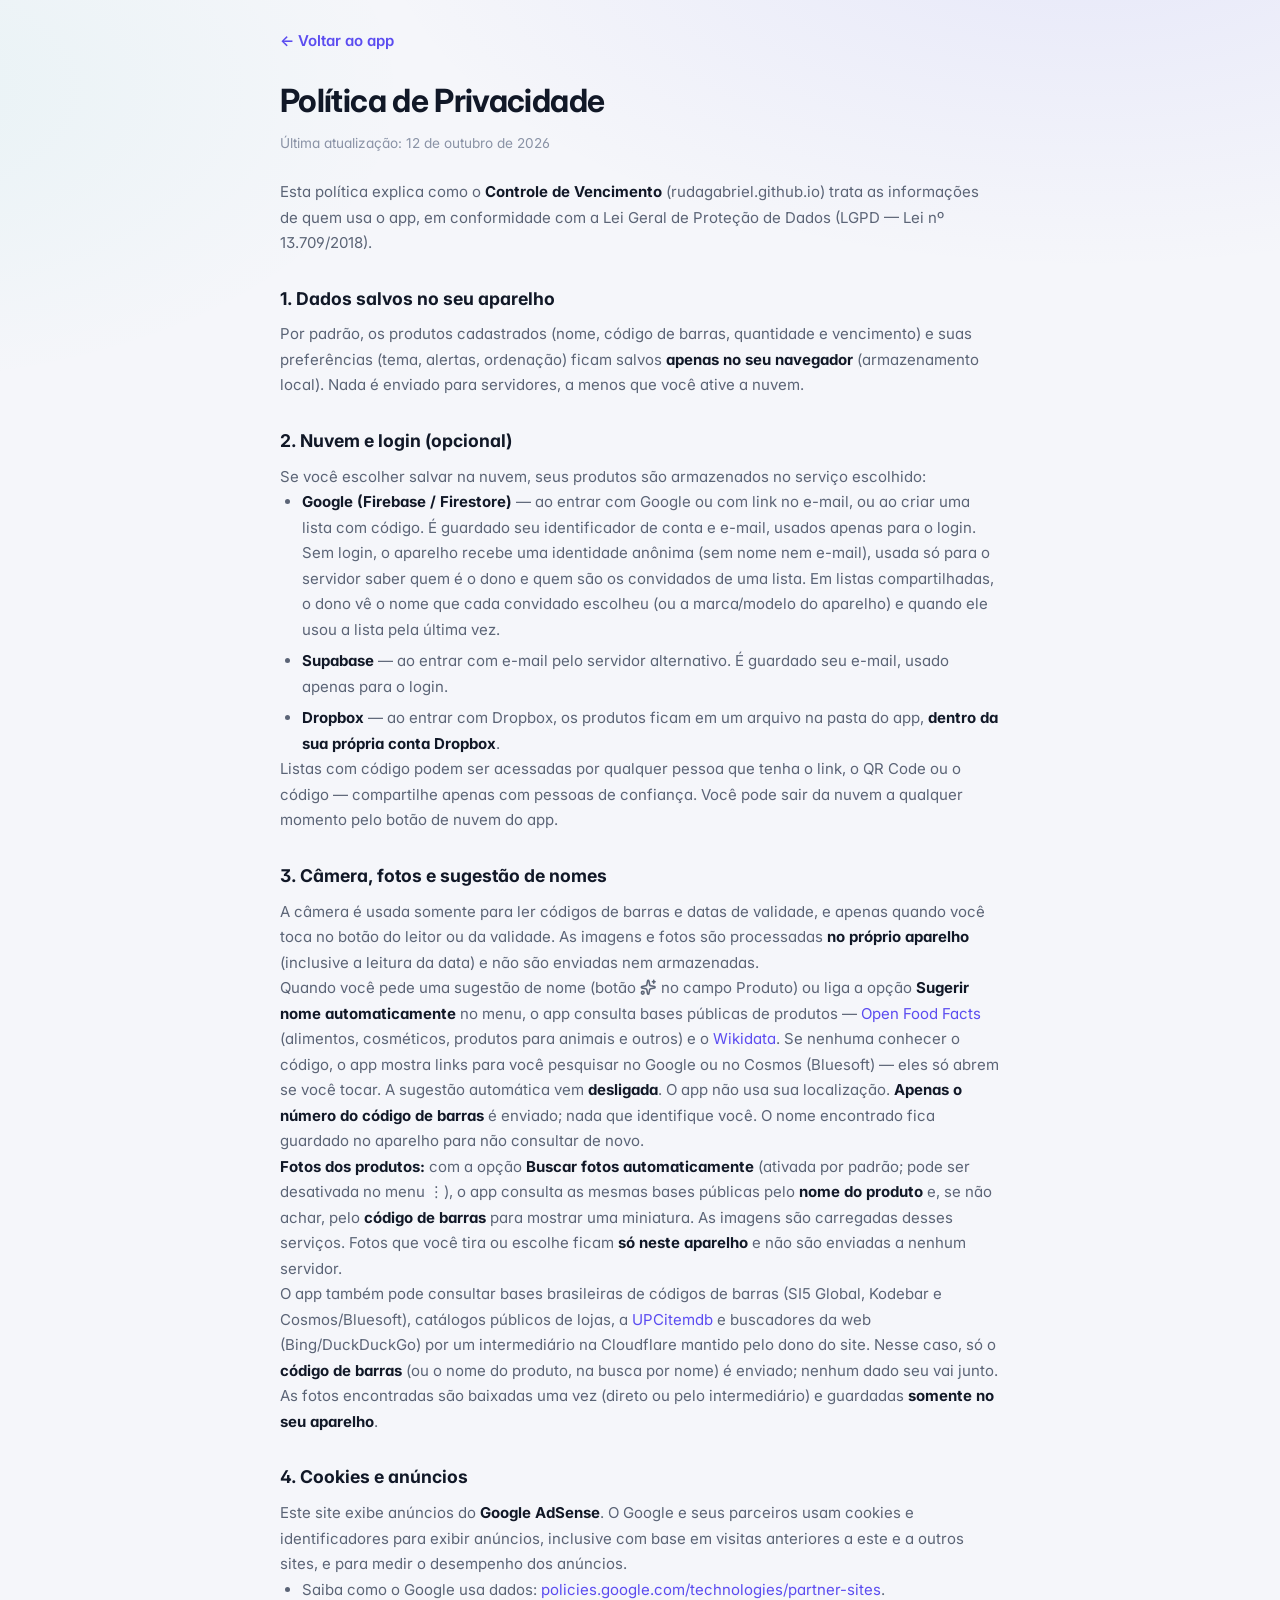
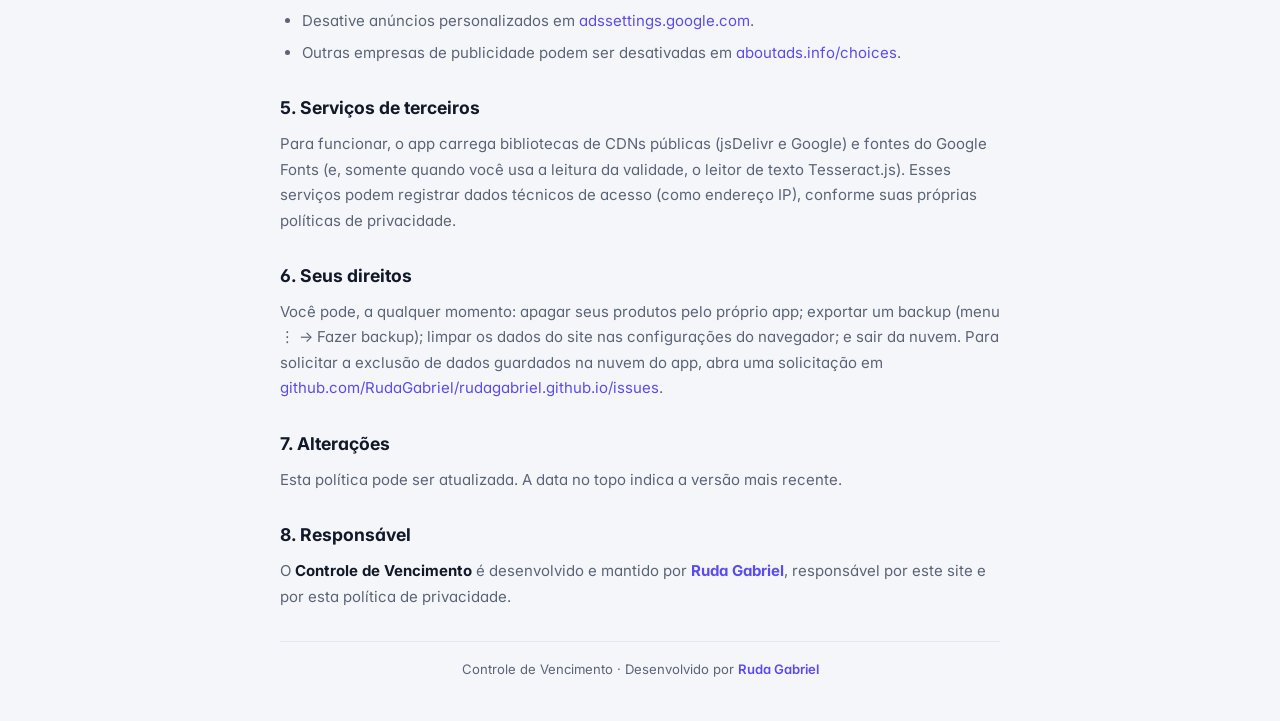
==== commit d34a7053: "Créditos do autor explícitos (Ruda Gabriel) - App: 'Desenvolvido por Ruda Gabriel' no rodapé (comput" ====
--- a/privacidade.html
+++ b/privacidade.html
@@ -6,6 +6,7 @@
 	<meta name="viewport" content="width=device-width, initial-scale=1.0, viewport-fit=cover">
 	<title>Política de Privacidade — Controle de Vencimento</title>
 	<meta name="description" content="Como o Controle de Vencimento trata seus dados, cookies e anúncios.">
+	<meta name="author" content="Ruda Gabriel">
 	<link rel="icon" href="icones/icone.svg" type="image/svg+xml">
 	<link rel="icon" href="icones/favicon-32.png" type="image/png" sizes="32x32">
 	<link rel="apple-touch-icon" href="icones/apple-touch-icon.png">
@@ -120,6 +121,11 @@
 
 		<h2>7. Alterações</h2>
 		<p>Esta política pode ser atualizada. A data no topo indica a versão mais recente.</p>
+
+		<h2>8. Responsável</h2>
+		<p>O <strong>Controle de Vencimento</strong> é desenvolvido e mantido por <strong><a href="https://github.com/RudaGabriel" target="_blank" rel="noopener noreferrer author">Ruda Gabriel</a></strong>, responsável por este site e por esta política de privacidade.</p>
+
+		<p class="rodape-autor-pagina">Controle de Vencimento · Desenvolvido por <a href="https://github.com/RudaGabriel" target="_blank" rel="noopener noreferrer author">Ruda Gabriel</a></p>
 	</main>
 </body>
 
--- a/style.css
+++ b/style.css
@@ -4774,3 +4774,18 @@
 	color: var(--texto-suave);
 	font-weight: 400;
 }
+
+/* ---------- Crédito do autor (rodapé do app e da página de privacidade) ---------- */
+.rodape-autor a,
+.rodape-autor-pagina a {
+	font-weight: 600;
+}
+
+.rodape-autor-pagina {
+	margin-top: 32px;
+	padding-top: 16px;
+	border-top: 1px solid var(--borda);
+	font-size: .82rem;
+	color: var(--texto-fraco);
+	text-align: center;
+}
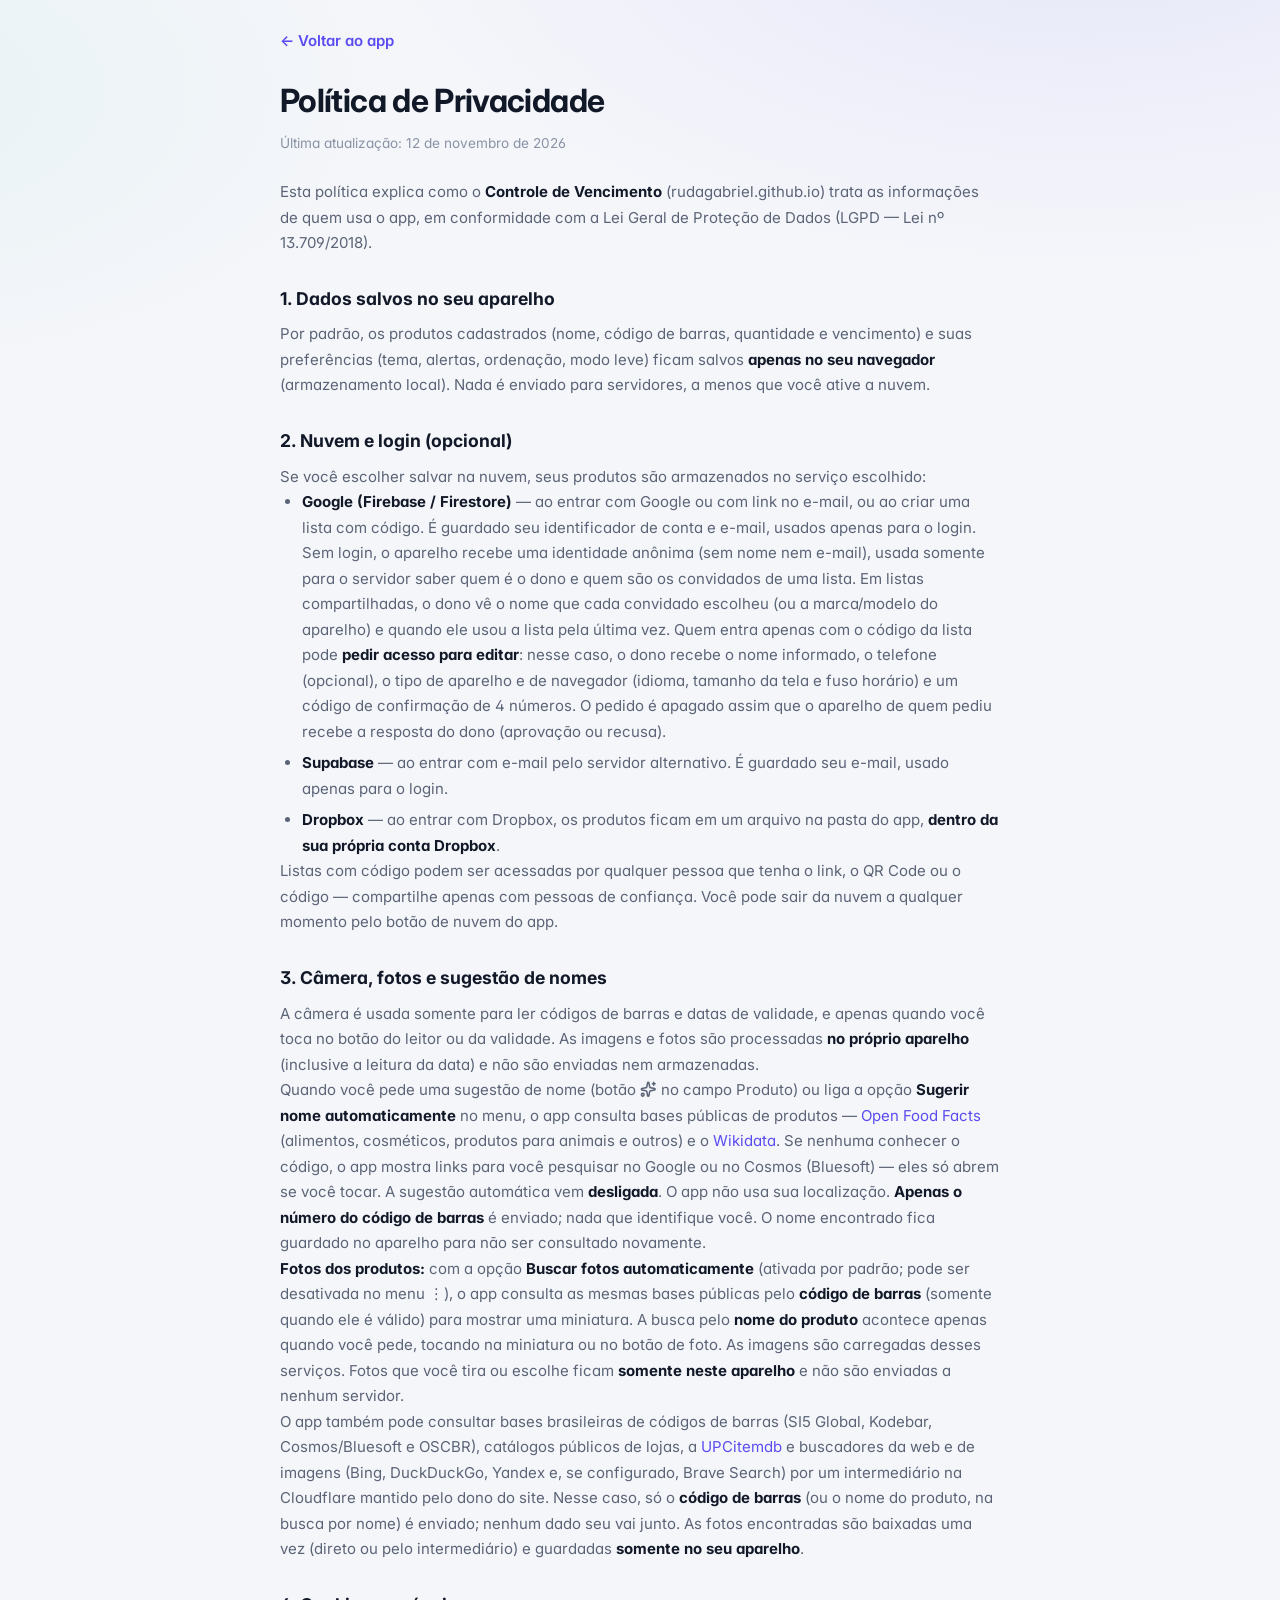
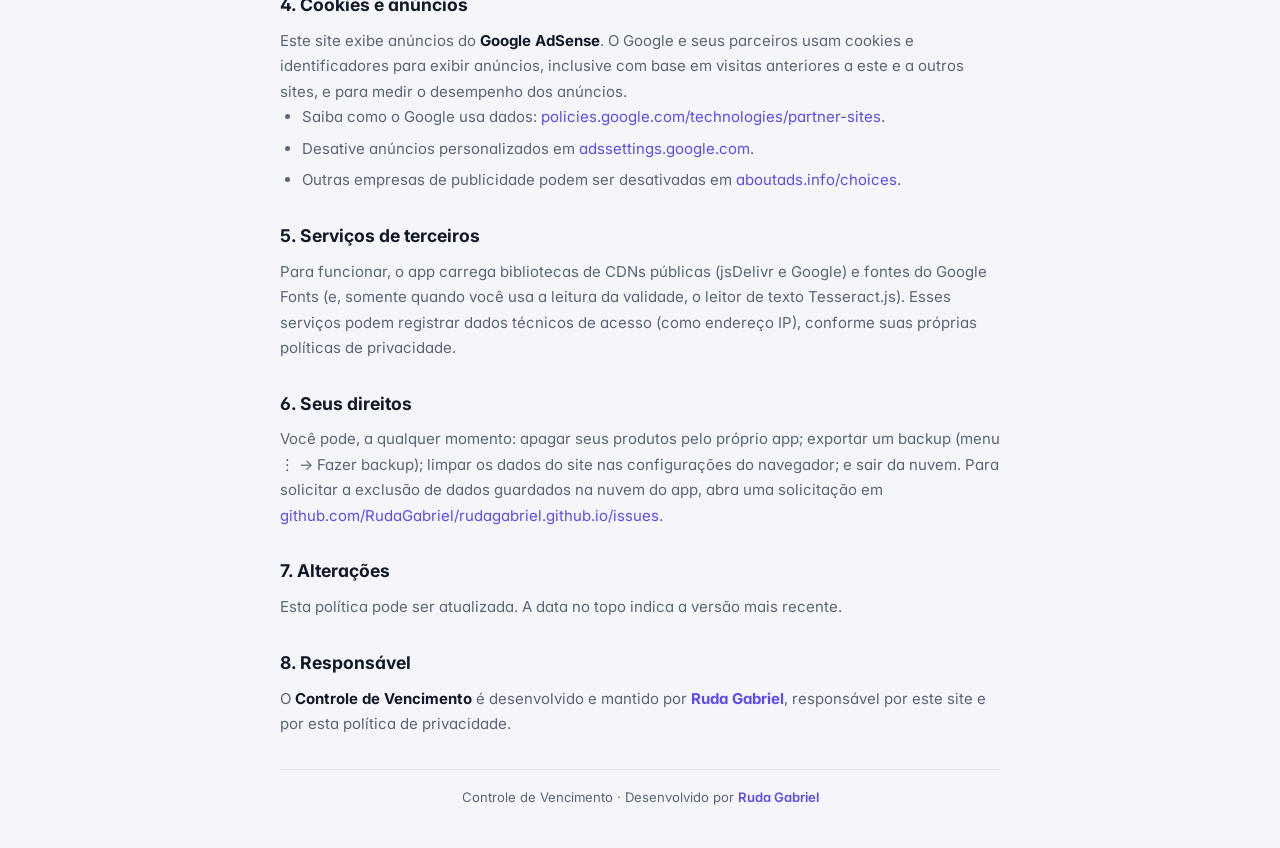
==== commit 0e09a203: "Mais buscadores de imagem (Yandex, Brave opcional), fotos mais seguras e documentação atualizada Int" ====
--- a/privacidade.html
+++ b/privacidade.html
@@ -83,17 +83,17 @@
 	<main class="documento">
 		<a class="voltar" href="./">← Voltar ao app</a>
 		<h1>Política de Privacidade</h1>
-		<p class="data">Última atualização: 12 de outubro de 2026</p>
+		<p class="data">Última atualização: 12 de novembro de 2026</p>
 
 		<p>Esta política explica como o <strong>Controle de Vencimento</strong> (rudagabriel.github.io) trata as informações de quem usa o app, em conformidade com a Lei Geral de Proteção de Dados (LGPD — Lei nº 13.709/2018).</p>
 
 		<h2>1. Dados salvos no seu aparelho</h2>
-		<p>Por padrão, os produtos cadastrados (nome, código de barras, quantidade e vencimento) e suas preferências (tema, alertas, ordenação) ficam salvos <strong>apenas no seu navegador</strong> (armazenamento local). Nada é enviado para servidores, a menos que você ative a nuvem.</p>
+		<p>Por padrão, os produtos cadastrados (nome, código de barras, quantidade e vencimento) e suas preferências (tema, alertas, ordenação, modo leve) ficam salvos <strong>apenas no seu navegador</strong> (armazenamento local). Nada é enviado para servidores, a menos que você ative a nuvem.</p>
 
 		<h2>2. Nuvem e login (opcional)</h2>
 		<p>Se você escolher salvar na nuvem, seus produtos são armazenados no serviço escolhido:</p>
 		<ul>
-			<li><strong>Google (Firebase / Firestore)</strong> — ao entrar com Google ou com link no e-mail, ou ao criar uma lista com código. É guardado seu identificador de conta e e-mail, usados apenas para o login. Sem login, o aparelho recebe uma identidade anônima (sem nome nem e-mail), usada só para o servidor saber quem é o dono e quem são os convidados de uma lista. Em listas compartilhadas, o dono vê o nome que cada convidado escolheu (ou a marca/modelo do aparelho) e quando ele usou a lista pela última vez.</li>
+			<li><strong>Google (Firebase / Firestore)</strong> — ao entrar com Google ou com link no e-mail, ou ao criar uma lista com código. É guardado seu identificador de conta e e-mail, usados apenas para o login. Sem login, o aparelho recebe uma identidade anônima (sem nome nem e-mail), usada somente para o servidor saber quem é o dono e quem são os convidados de uma lista. Em listas compartilhadas, o dono vê o nome que cada convidado escolheu (ou a marca/modelo do aparelho) e quando ele usou a lista pela última vez. Quem entra apenas com o código da lista pode <strong>pedir acesso para editar</strong>: nesse caso, o dono recebe o nome informado, o telefone (opcional), o tipo de aparelho e de navegador (idioma, tamanho da tela e fuso horário) e um código de confirmação de 4 números. O pedido é apagado assim que o aparelho de quem pediu recebe a resposta do dono (aprovação ou recusa).</li>
 			<li><strong>Supabase</strong> — ao entrar com e-mail pelo servidor alternativo. É guardado seu e-mail, usado apenas para o login.</li>
 			<li><strong>Dropbox</strong> — ao entrar com Dropbox, os produtos ficam em um arquivo na pasta do app, <strong>dentro da sua própria conta Dropbox</strong>.</li>
 		</ul>
@@ -101,9 +101,9 @@
 
 		<h2>3. Câmera, fotos e sugestão de nomes</h2>
 		<p>A câmera é usada somente para ler códigos de barras e datas de validade, e apenas quando você toca no botão do leitor ou da validade. As imagens e fotos são processadas <strong>no próprio aparelho</strong> (inclusive a leitura da data) e não são enviadas nem armazenadas.</p>
-		<p>Quando você pede uma sugestão de nome (botão <span class="ico-texto" role="img" aria-label="estrelas"><svg xmlns="http://www.w3.org/2000/svg" width="24" height="24" viewBox="0 0 24 24" fill="none" stroke="currentColor" stroke-width="2" stroke-linecap="round" stroke-linejoin="round" aria-hidden="true"><path d="M11.017 2.814a1 1 0 0 1 1.966 0l1.051 5.558a2 2 0 0 0 1.594 1.594l5.558 1.051a1 1 0 0 1 0 1.966l-5.558 1.051a2 2 0 0 0-1.594 1.594l-1.051 5.558a1 1 0 0 1-1.966 0l-1.051-5.558a2 2 0 0 0-1.594-1.594l-5.558-1.051a1 1 0 0 1 0-1.966l5.558-1.051a2 2 0 0 0 1.594-1.594z"/><path d="M20 2v4"/><path d="M22 4h-4"/><circle cx="4" cy="20" r="2"/></svg></span> no campo Produto) ou liga a opção <strong>Sugerir nome automaticamente</strong> no menu, o app consulta bases públicas de produtos — <a href="https://world.openfoodfacts.org/" target="_blank" rel="noopener noreferrer">Open Food Facts</a> (alimentos, cosméticos, produtos para animais e outros) e o <a href="https://www.wikidata.org/" target="_blank" rel="noopener noreferrer">Wikidata</a>. Se nenhuma conhecer o código, o app mostra links para você pesquisar no Google ou no Cosmos (Bluesoft) — eles só abrem se você tocar. A sugestão automática vem <strong>desligada</strong>. O app não usa sua localização. <strong>Apenas o número do código de barras</strong> é enviado; nada que identifique você. O nome encontrado fica guardado no aparelho para não consultar de novo.</p>
-		<p><strong>Fotos dos produtos:</strong> com a opção <strong>Buscar fotos automaticamente</strong> (ativada por padrão; pode ser desativada no menu ⋮), o app consulta as mesmas bases públicas pelo <strong>nome do produto</strong> e, se não achar, pelo <strong>código de barras</strong> para mostrar uma miniatura. As imagens são carregadas desses serviços. Fotos que você tira ou escolhe ficam <strong>só neste aparelho</strong> e não são enviadas a nenhum servidor.</p>
-		<p>O app também pode consultar bases brasileiras de códigos de barras (SI5 Global, Kodebar e Cosmos/Bluesoft), catálogos públicos de lojas, a <a href="https://www.upcitemdb.com/" target="_blank" rel="noopener noreferrer">UPCitemdb</a> e buscadores da web (Bing/DuckDuckGo) por um intermediário na Cloudflare mantido pelo dono do site. Nesse caso, só o <strong>código de barras</strong> (ou o nome do produto, na busca por nome) é enviado; nenhum dado seu vai junto. As fotos encontradas são baixadas uma vez (direto ou pelo intermediário) e guardadas <strong>somente no seu aparelho</strong>.</p>
+		<p>Quando você pede uma sugestão de nome (botão <span class="ico-texto" role="img" aria-label="estrelas"><svg xmlns="http://www.w3.org/2000/svg" width="24" height="24" viewBox="0 0 24 24" fill="none" stroke="currentColor" stroke-width="2" stroke-linecap="round" stroke-linejoin="round" aria-hidden="true"><path d="M11.017 2.814a1 1 0 0 1 1.966 0l1.051 5.558a2 2 0 0 0 1.594 1.594l5.558 1.051a1 1 0 0 1 0 1.966l-5.558 1.051a2 2 0 0 0-1.594 1.594l-1.051 5.558a1 1 0 0 1-1.966 0l-1.051-5.558a2 2 0 0 0-1.594-1.594l-5.558-1.051a1 1 0 0 1 0-1.966l5.558-1.051a2 2 0 0 0 1.594-1.594z"/><path d="M20 2v4"/><path d="M22 4h-4"/><circle cx="4" cy="20" r="2"/></svg></span> no campo Produto) ou liga a opção <strong>Sugerir nome automaticamente</strong> no menu, o app consulta bases públicas de produtos — <a href="https://world.openfoodfacts.org/" target="_blank" rel="noopener noreferrer">Open Food Facts</a> (alimentos, cosméticos, produtos para animais e outros) e o <a href="https://www.wikidata.org/" target="_blank" rel="noopener noreferrer">Wikidata</a>. Se nenhuma conhecer o código, o app mostra links para você pesquisar no Google ou no Cosmos (Bluesoft) — eles só abrem se você tocar. A sugestão automática vem <strong>desligada</strong>. O app não usa sua localização. <strong>Apenas o número do código de barras</strong> é enviado; nada que identifique você. O nome encontrado fica guardado no aparelho para não ser consultado novamente.</p>
+		<p><strong>Fotos dos produtos:</strong> com a opção <strong>Buscar fotos automaticamente</strong> (ativada por padrão; pode ser desativada no menu ⋮), o app consulta as mesmas bases públicas pelo <strong>código de barras</strong> (somente quando ele é válido) para mostrar uma miniatura. A busca pelo <strong>nome do produto</strong> acontece apenas quando você pede, tocando na miniatura ou no botão de foto. As imagens são carregadas desses serviços. Fotos que você tira ou escolhe ficam <strong>somente neste aparelho</strong> e não são enviadas a nenhum servidor.</p>
+		<p>O app também pode consultar bases brasileiras de códigos de barras (SI5 Global, Kodebar, Cosmos/Bluesoft e OSCBR), catálogos públicos de lojas, a <a href="https://www.upcitemdb.com/" target="_blank" rel="noopener noreferrer">UPCitemdb</a> e buscadores da web e de imagens (Bing, DuckDuckGo, Yandex e, se configurado, Brave Search) por um intermediário na Cloudflare mantido pelo dono do site. Nesse caso, só o <strong>código de barras</strong> (ou o nome do produto, na busca por nome) é enviado; nenhum dado seu vai junto. As fotos encontradas são baixadas uma vez (direto ou pelo intermediário) e guardadas <strong>somente no seu aparelho</strong>.</p>
 
 		<h2>4. Cookies e anúncios</h2>
 		<p>Este site exibe anúncios do <strong>Google AdSense</strong>. O Google e seus parceiros usam cookies e identificadores para exibir anúncios, inclusive com base em visitas anteriores a este e a outros sites, e para medir o desempenho dos anúncios.</p>
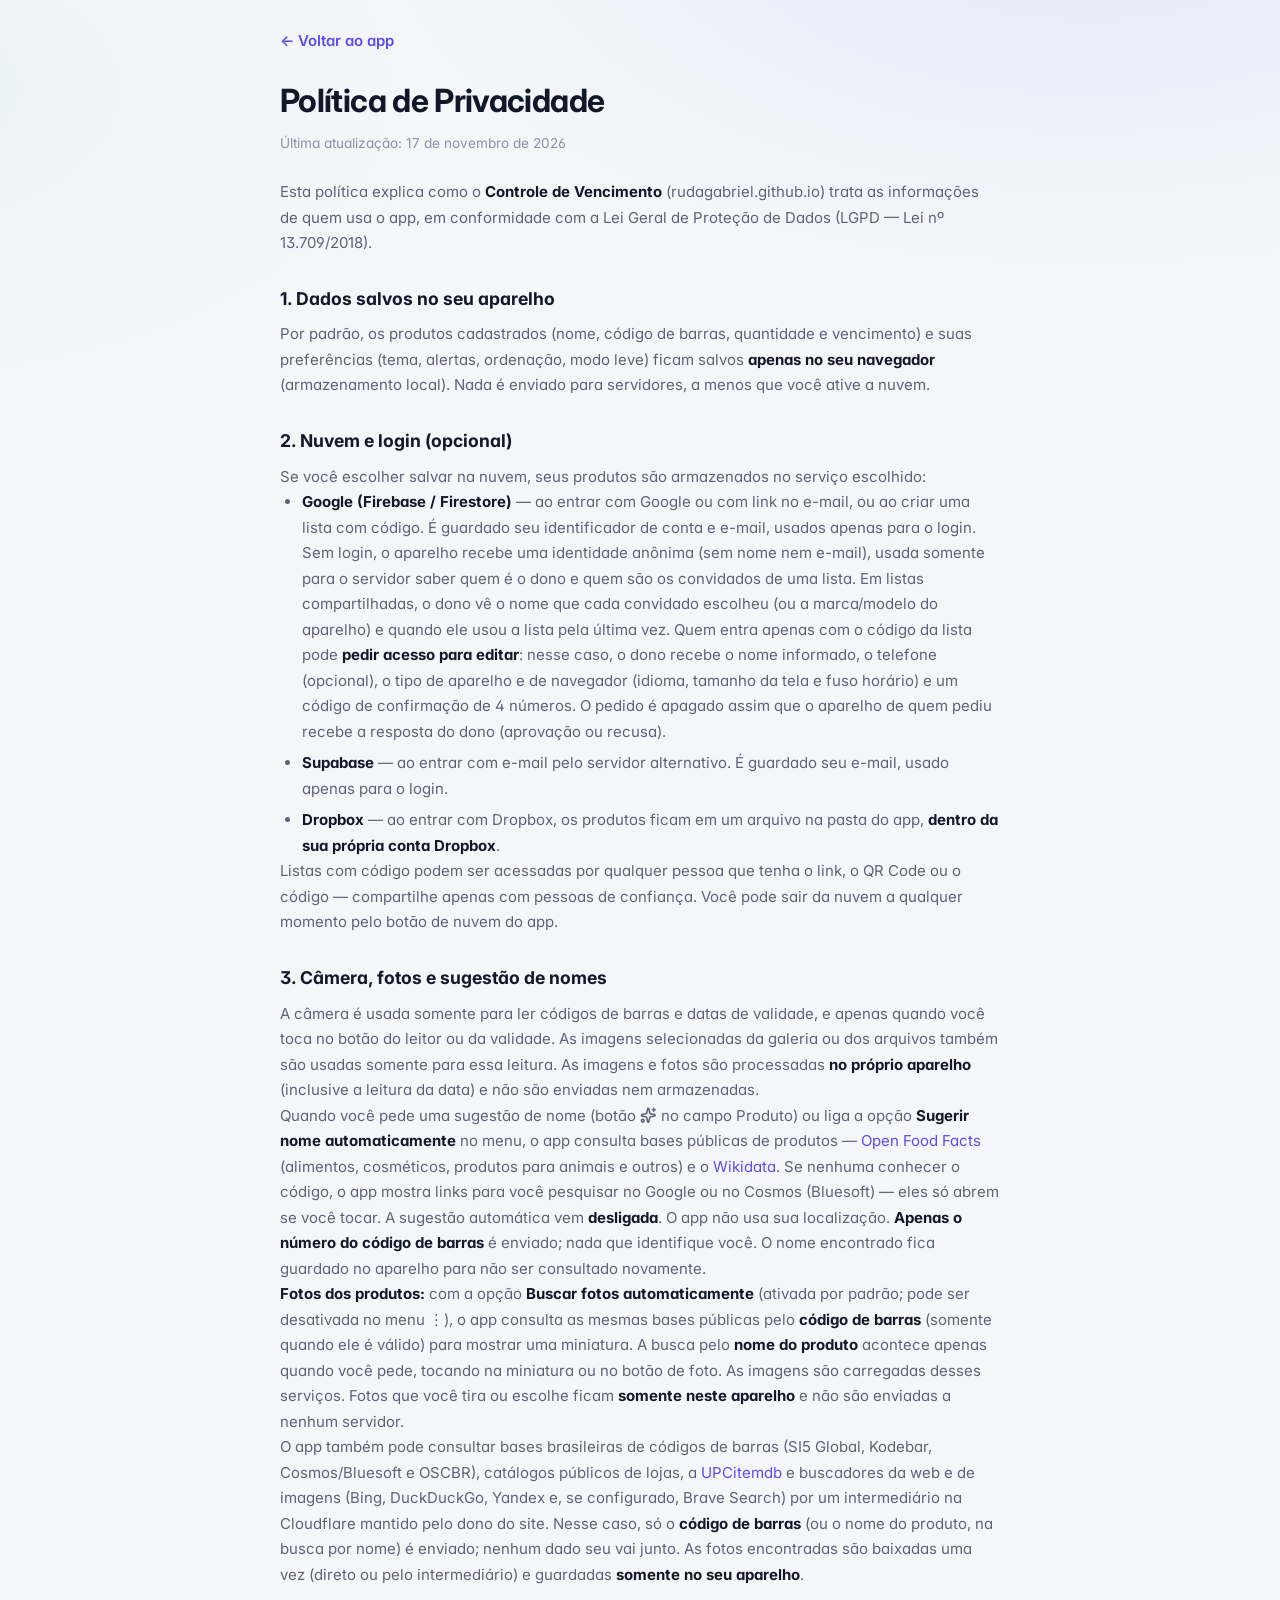
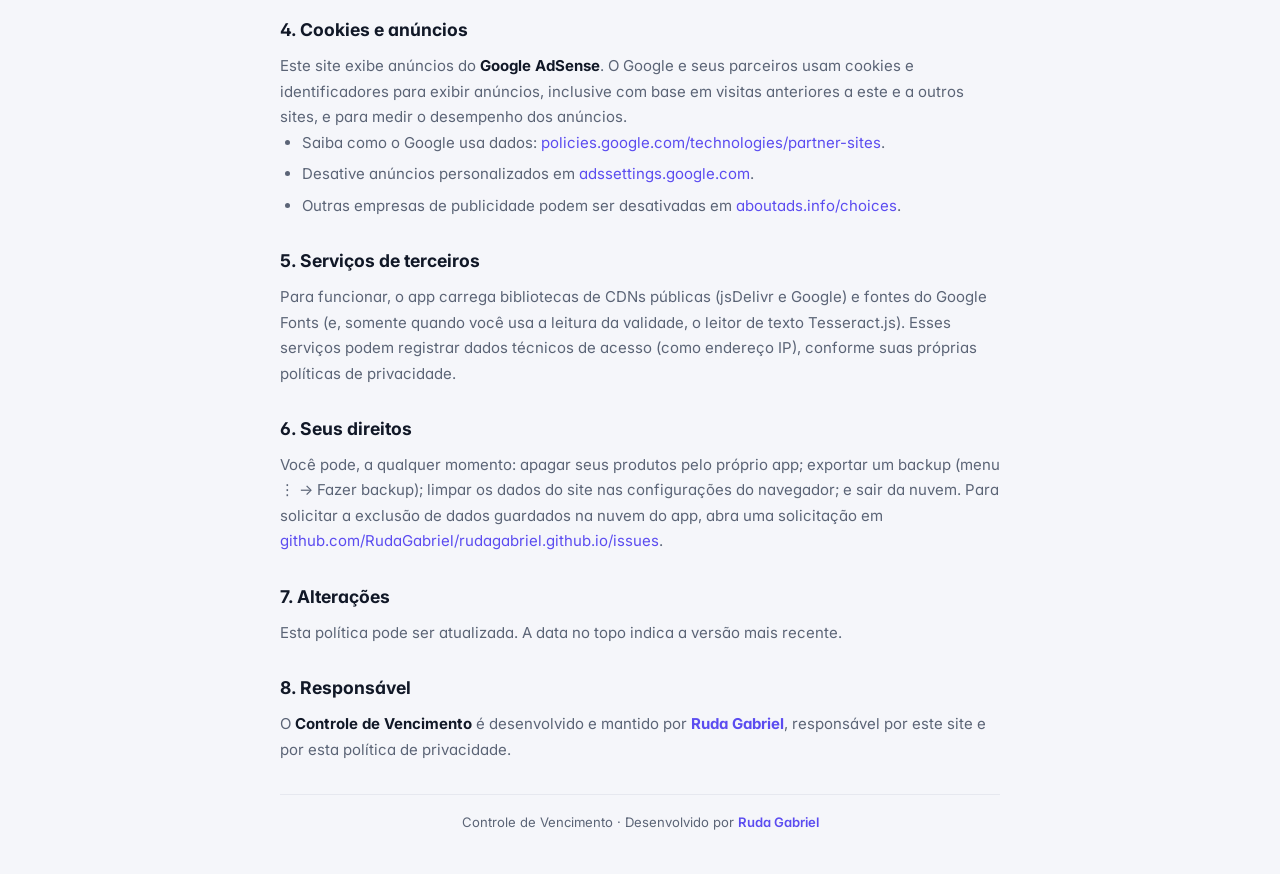
==== commit 068481a3: "Leitor: tirar foto ou selecionar imagem da galeria ou dos arquivos - Remove o atributo capture do ca" ====
--- a/privacidade.html
+++ b/privacidade.html
@@ -83,7 +83,7 @@
 	<main class="documento">
 		<a class="voltar" href="./">← Voltar ao app</a>
 		<h1>Política de Privacidade</h1>
-		<p class="data">Última atualização: 12 de novembro de 2026</p>
+		<p class="data">Última atualização: 17 de novembro de 2026</p>
 
 		<p>Esta política explica como o <strong>Controle de Vencimento</strong> (rudagabriel.github.io) trata as informações de quem usa o app, em conformidade com a Lei Geral de Proteção de Dados (LGPD — Lei nº 13.709/2018).</p>
 
@@ -100,7 +100,7 @@
 		<p>Listas com código podem ser acessadas por qualquer pessoa que tenha o link, o QR Code ou o código — compartilhe apenas com pessoas de confiança. Você pode sair da nuvem a qualquer momento pelo botão de nuvem do app.</p>
 
 		<h2>3. Câmera, fotos e sugestão de nomes</h2>
-		<p>A câmera é usada somente para ler códigos de barras e datas de validade, e apenas quando você toca no botão do leitor ou da validade. As imagens e fotos são processadas <strong>no próprio aparelho</strong> (inclusive a leitura da data) e não são enviadas nem armazenadas.</p>
+		<p>A câmera é usada somente para ler códigos de barras e datas de validade, e apenas quando você toca no botão do leitor ou da validade. As imagens selecionadas da galeria ou dos arquivos também são usadas somente para essa leitura. As imagens e fotos são processadas <strong>no próprio aparelho</strong> (inclusive a leitura da data) e não são enviadas nem armazenadas.</p>
 		<p>Quando você pede uma sugestão de nome (botão <span class="ico-texto" role="img" aria-label="estrelas"><svg xmlns="http://www.w3.org/2000/svg" width="24" height="24" viewBox="0 0 24 24" fill="none" stroke="currentColor" stroke-width="2" stroke-linecap="round" stroke-linejoin="round" aria-hidden="true"><path d="M11.017 2.814a1 1 0 0 1 1.966 0l1.051 5.558a2 2 0 0 0 1.594 1.594l5.558 1.051a1 1 0 0 1 0 1.966l-5.558 1.051a2 2 0 0 0-1.594 1.594l-1.051 5.558a1 1 0 0 1-1.966 0l-1.051-5.558a2 2 0 0 0-1.594-1.594l-5.558-1.051a1 1 0 0 1 0-1.966l5.558-1.051a2 2 0 0 0 1.594-1.594z"/><path d="M20 2v4"/><path d="M22 4h-4"/><circle cx="4" cy="20" r="2"/></svg></span> no campo Produto) ou liga a opção <strong>Sugerir nome automaticamente</strong> no menu, o app consulta bases públicas de produtos — <a href="https://world.openfoodfacts.org/" target="_blank" rel="noopener noreferrer">Open Food Facts</a> (alimentos, cosméticos, produtos para animais e outros) e o <a href="https://www.wikidata.org/" target="_blank" rel="noopener noreferrer">Wikidata</a>. Se nenhuma conhecer o código, o app mostra links para você pesquisar no Google ou no Cosmos (Bluesoft) — eles só abrem se você tocar. A sugestão automática vem <strong>desligada</strong>. O app não usa sua localização. <strong>Apenas o número do código de barras</strong> é enviado; nada que identifique você. O nome encontrado fica guardado no aparelho para não ser consultado novamente.</p>
 		<p><strong>Fotos dos produtos:</strong> com a opção <strong>Buscar fotos automaticamente</strong> (ativada por padrão; pode ser desativada no menu ⋮), o app consulta as mesmas bases públicas pelo <strong>código de barras</strong> (somente quando ele é válido) para mostrar uma miniatura. A busca pelo <strong>nome do produto</strong> acontece apenas quando você pede, tocando na miniatura ou no botão de foto. As imagens são carregadas desses serviços. Fotos que você tira ou escolhe ficam <strong>somente neste aparelho</strong> e não são enviadas a nenhum servidor.</p>
 		<p>O app também pode consultar bases brasileiras de códigos de barras (SI5 Global, Kodebar, Cosmos/Bluesoft e OSCBR), catálogos públicos de lojas, a <a href="https://www.upcitemdb.com/" target="_blank" rel="noopener noreferrer">UPCitemdb</a> e buscadores da web e de imagens (Bing, DuckDuckGo, Yandex e, se configurado, Brave Search) por um intermediário na Cloudflare mantido pelo dono do site. Nesse caso, só o <strong>código de barras</strong> (ou o nome do produto, na busca por nome) é enviado; nenhum dado seu vai junto. As fotos encontradas são baixadas uma vez (direto ou pelo intermediário) e guardadas <strong>somente no seu aparelho</strong>.</p>
--- a/style.css
+++ b/style.css
@@ -429,7 +429,9 @@
 	width: 100%;
 	max-width: var(--largura-pagina);
 	margin: 0 auto;
-	padding: 22px var(--margem-pagina) 32px;
+	/* Embaixo: espaço entre cartões (18px) − espaço acima do texto do rodapé (18px) = 0,
+	   para o rodapé ficar à mesma distância que separa um cartão do outro */
+	padding: 22px var(--margem-pagina) 0;
 	display: flex;
 	flex-direction: column;
 	gap: 18px;
@@ -2228,6 +2230,16 @@
 	height: 20px;
 }
 
+/* Rótulo longo: quebra a linha em telas estreitas em vez de ser cortado */
+#btnFotoCodigo {
+	height: auto;
+	min-height: 42px;
+	padding-block: 8px;
+	white-space: normal;
+	text-align: center;
+	line-height: 1.25;
+}
+
 #btnFotoCodigo.destaque,
 #btnFotoValidade.destaque {
 	color: var(--primaria-texto);
@@ -2849,9 +2861,14 @@
 		max-width: 150px;
 	}
 
+	/* Embaixo: 0 + 14px acima do texto do rodapé = os mesmos 14px entre os cartões */
 	.pagina {
-		padding: 14px 12px 24px;
+		padding: 14px 12px 0;
 		gap: 14px;
+	}
+
+	.rodape {
+		padding-top: 14px;
 	}
 
 	.cartao {
@@ -3266,6 +3283,12 @@
 	.rodape {
 		padding-top: 10px;
 		padding-bottom: calc(14px + env(safe-area-inset-bottom));
+	}
+
+	/* Embaixo: 18px entre cartões − 10px acima do texto do rodapé = 8px
+	   (no celular em pé o rodapé fica oculto e vale a regra própria, mais abaixo) */
+	.pagina {
+		padding-bottom: 8px;
 	}
 }
 
@@ -3536,7 +3559,7 @@
 	.pagina {
 		gap: 10px;
 		padding-top: 10px;
-		padding-bottom: 10px;
+		padding-bottom: 10px; /* rodapé oculto: mesmo espaço do topo */
 	}
 
 	.rodape {
@@ -4789,3 +4812,12 @@
 	color: var(--texto-fraco);
 	text-align: center;
 }
+
+/* Botão "Tentar novamente" no aviso de erro da nuvem */
+.btn-tentar-sync {
+	margin-top: 10px;
+}
+
+.btn-tentar-sync[disabled] svg {
+	animation: girar 900ms linear infinite;
+}
